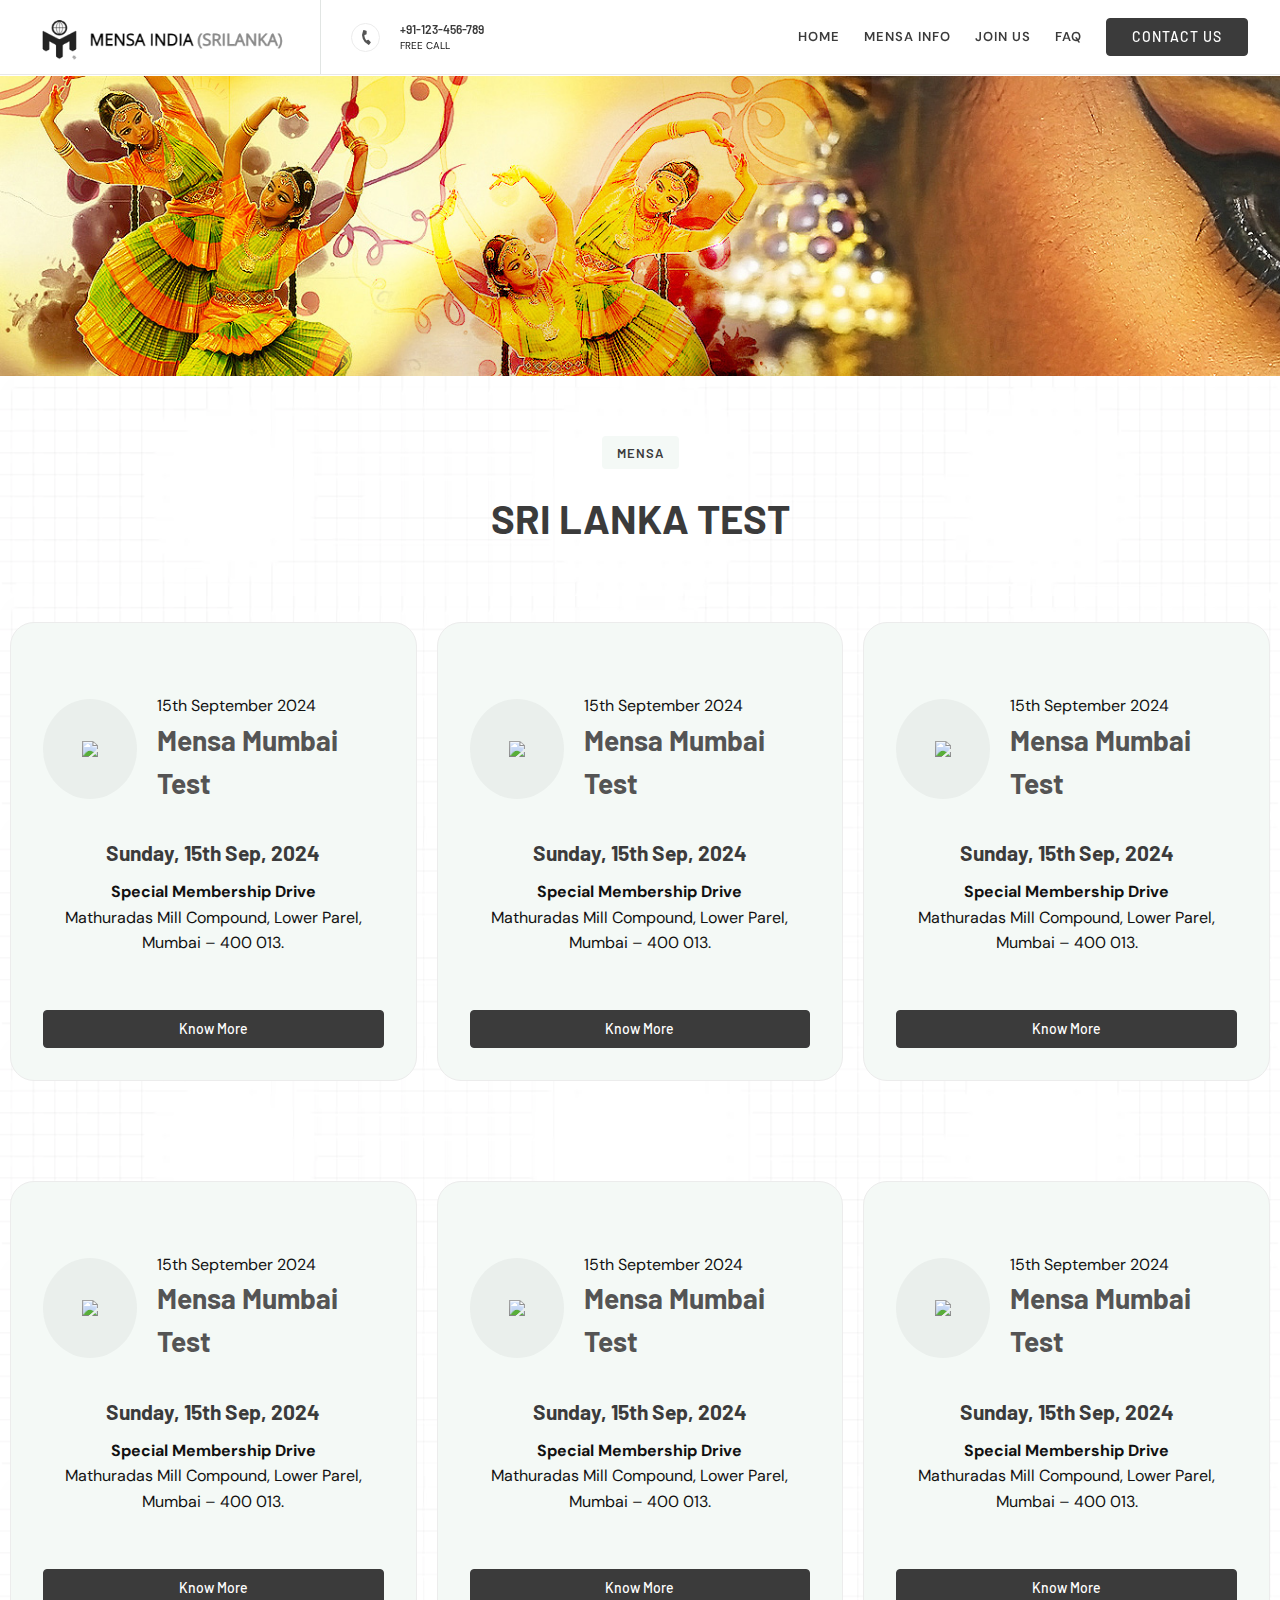
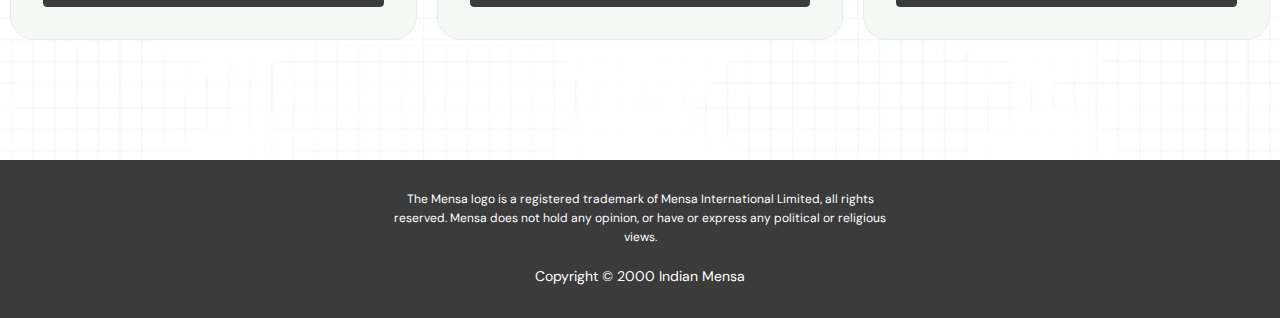
==== book-your-test.html @ 525a6b67 "all pages" ====
<!DOCTYPE html>
<html lang="en" dir="ltr">

<head>
   <meta charset="utf-8">
   <meta http-equiv="X-UA-Compatible" content="IE=edge">
   <title>Mensa India (Sri Lanka) - Home</title>
   <meta name="description" content="">
   <meta name="viewport" content="width=device-width, initial-scale=1.0, maximum-scale=1.0, user-scalable=no" />
   <meta http-equiv="x-ua-compatible" content="IE=10">
   <link rel="stylesheet" href="css/bootstrap.min.css">
   <link rel="stylesheet" href="css/fontawesome/styles.min.css">
   <link href="css/fonts/fonts.css" rel="stylesheet">
   <link rel="stylesheet" href="css/custom.css">
   <script type="text/javascript" src="js/jquery.min.js"></script>
   <script type="text/javascript" src="js/bootstrap.bundle.min.js"></script>
   <!-- page animation section css start -->
   <link rel="stylesheet" href="css/animation.css">
   <link rel='stylesheet' href='css/aos.css'>
   <link rel="stylesheet" href="css/w3.css">
   <!-- page animation section css end -->
   <!-- cursor animated -->
   <link rel="stylesheet" type="text/css" media="screen" href="css/cursor.css">

   <link
      href="https://fonts.googleapis.com/css2?family=Barlow:ital,wght@0,100;0,200;0,300;0,400;0,500;0,600;0,700;0,800;0,900;1,100;1,200;1,300;1,400;1,500;1,600;1,700;1,800;1,900&family=DM+Sans:ital,opsz,wght@0,9..40,100..1000;1,9..40,100..1000&display=swap"
      rel="stylesheet">
   <link rel='stylesheet' href='https://cdnjs.cloudflare.com/ajax/libs/font-awesome/5.11.2/css/all.css'>
   <!-- cursor animated -->

   <!-- swiper -->
   <link rel="stylesheet" href="https://unpkg.com/swiper@8/swiper-bundle.min.css" />

   <script src="https://unpkg.com/swiper@8/swiper-bundle.min.js"></script>
   <!-- swiper -->

   <link href="https://cdnjs.cloudflare.com/ajax/libs/slick-carousel/1.8.1/slick-theme.css" rel="stylesheet"
      type="text/css">
   <link href="https://cdnjs.cloudflare.com/ajax/libs/slick-carousel/1.8.1/slick.css" rel="stylesheet" type="text/css">
   <script type="text/javascript"
      src="https://cdnjs.cloudflare.com/ajax/libs/slick-carousel/1.8.1/slick.min.js"></script>

</head>

<body id="is_home">
    <header class="custom-header header_black" id="custom-header">

      <div class="navbar navbar-expand-lg navbar-sticky border-0 fixed-top custom_header p-0 d-block">
         <div class="container nav_shadow">
            <div class="menu_brand">
               <a href="index.html" class="navbar-brand py-0 m-0 d-block">
                  <img src="images/mensa_logo.png" class="custom-logo"
                     alt="Maharishi Dayanad Computer Institute">
               </a>
               <div class="menu_contact">
                 <div class="menu_contact-icon">
                  <i class="fa fa-phone" aria-hidden="true"></i>
                 </div>
                 <div class="menu_contact-detail">
                  <h6>+91-123-456-789</h6>
                  <p class="mb-0">Free Call</p>
                 </div>
               </div>
            </div>
            <div class="d-lg-none">
               <button type="button" class="navbar-toggler collapsed" data-toggle="collapse"
                  data-target="#navbar-navigation" aria-expanded="false">
                  <i class="fa fa-bars" aria-hidden="true"></i>
               </button>
            </div>
            <div class="navbar-collapse collapse justify-content-end" id="navbar-navigation">
               <div class="d-lg-none d-lg-block jb_front_nav_close">
                  <button type="button" class="navbar-toggler collapsed jb_front_nav_close">
                     <i class="fa fa-times" aria-hi den="true"></i>
                  </button>
               </div>
               <div class="primary_menu">
                  <ul class="d-md-flex p-0 m-0">
                     <li> <a href="index.html" class="navbar-nav-link">Home</a></li>
                     <li> <a href="mensainfo.html" class="navbar-nav-link">MENSA INFO</a></li>
                     <!-- <li> <a href="member-benefits.html" class="navbar-nav-link">MEMBERSHIP BENEFITS</a></li> -->
                     <li> <a href="joinus.html" class="navbar-nav-link">JOIN US</a></li>
                     <li> <a href="faq.html" class="navbar-nav-link">FAQ</a></li>
                     <!-- <li> <a href="sigs.html" class="navbar-nav-link">SIGS</a></li> -->
                     <li> <a href="contact.html" class="navbar-nav-link is_last">CONTACT US</a></li>
                  </ul>
                  <div class="mobile_contact d-block d-md-none d-lg-none">
                     <a href="#" target="_blank" class="header_btn download_btn is_login mb-2 d-block">
                        <svg width="24" height="24" viewBox="0 0 24 24" fill="none" xmlns="http://www.w3.org/2000/svg">
                           <path
                              d="M8.03281 9.42188C8.03281 11.6095 9.8124 13.3891 12 13.3891C14.1876 13.3891 15.9672 11.6095 15.9672 9.42188C15.9672 7.23428 14.1876 5.45469 12 5.45469C9.8124 5.45469 8.03281 7.23428 8.03281 9.42188ZM14.9078 9.42188C14.9078 11.0252 13.6033 12.3297 12 12.3297C10.3967 12.3297 9.09219 11.0252 9.09219 9.42188C9.09219 7.8186 10.3967 6.51406 12 6.51406C13.6033 6.51406 14.9078 7.8186 14.9078 9.42188Z"
                              fill="white" stroke="white" stroke-width="0.2" />
                           <path
                              d="M19.9062 5.48281C20.1988 5.48281 20.4359 5.24566 20.4359 4.95312C20.4359 4.66059 20.1988 4.42344 19.9062 4.42344C19.6137 4.42344 19.3766 4.66059 19.3766 4.95312C19.3766 5.24566 19.6137 5.48281 19.9062 5.48281Z"
                              fill="white" stroke="white" stroke-width="0.2" />
                           <path
                              d="M20.7667 6.06473L20.7666 6.06476C20.5166 6.21662 20.4369 6.54238 20.5888 6.79245C21.5385 8.3566 22.0406 10.1573 22.0406 12C22.0406 14.8543 20.8644 17.5051 18.7858 19.4034C18.0508 16.3147 15.2772 14.0484 12 14.0484C8.72282 14.0484 5.94891 16.3149 5.2146 19.4038C3.13574 17.5052 1.95938 14.8543 1.95938 12C1.95938 6.46366 6.46366 1.95938 12 1.95938C14.2547 1.95938 16.3834 2.68744 18.1569 4.06513C18.3879 4.2446 18.7207 4.20274 18.9002 3.97175C19.0796 3.74075 19.0378 3.40795 18.8068 3.22849C16.8459 1.70523 14.4917 0.9 12 0.9C9.03291 0.9 6.24448 2.05417 4.14924 4.14954C2.05403 6.24483 0.9 9.03317 0.9 12C0.9 18.1322 5.8629 23.1 12 23.1C18.1529 23.1 23.1 18.1167 23.1 12C23.1 9.96362 22.5448 7.97274 21.4943 6.24262L21.4088 6.29452L21.4943 6.24262C21.3425 5.99259 21.0168 5.91301 20.7667 6.06473ZM12 15.1078C14.9676 15.1078 17.4335 17.2604 17.8533 20.1616C16.1426 21.3919 14.1257 22.0406 12 22.0406C9.87449 22.0406 7.85789 21.3918 6.14711 20.1614C6.5664 17.2603 9.03209 15.1078 12 15.1078Z"
                              fill="white" stroke="white" stroke-width="0.2" />
                        </svg>


                        Student Login</a>
                     <a href="#" target="_blank" class="header_btn download_btn">
                        <svg width="20" height="20" viewBox="0 0 20 20" fill="none" xmlns="http://www.w3.org/2000/svg">
                           <g clip-path="url(#clip0_579_133)">
                              <path
                                 d="M14.992 11.4864C14.8245 11.3183 14.5525 11.3177 14.3843 11.4852L10.4297 15.4237V0.429688C10.4297 0.192383 10.2373 0 10 0C9.7627 0 9.57031 0.192383 9.57031 0.429688V15.4237L5.6157 11.4852C5.44758 11.3177 5.17547 11.3183 5.00805 11.4864C4.84059 11.6545 4.84113 11.9266 5.0093 12.0941L9.69609 16.7618C9.85637 16.9279 10.1436 16.9279 10.3039 16.7618L14.9907 12.0941C15.1589 11.9266 15.1594 11.6545 14.992 11.4864Z"
                                 fill="currentColor" />
                              <path
                                 d="M18.4695 20H1.21802C0.890511 20 0.625 19.8117 0.625 19.5795V17.2955C0.625 17.0633 0.890511 16.875 1.21802 16.875C1.54553 16.875 1.81104 17.0633 1.81104 17.2955V19.1591H17.8765V17.2955C17.8765 17.0633 18.142 16.875 18.4695 16.875C18.797 16.875 19.0625 17.0633 19.0625 17.2955V19.5795C19.0625 19.8117 18.797 20 18.4695 20Z"
                                 fill="currentColor" />
                           </g>
                           <defs>
                              <clipPath id="clip0_579_133">
                                 <rect width="20" height="20" fill="currentColor" />
                              </clipPath>
                           </defs>
                        </svg>
                        Download Brochure</a>
                     <div class="footer_bottom"><a href="#" class="footer_text-link">Terms of use</a>
                        <div class="html-embed-2 w-embed d-flex justify-content-center align-items-center"><svg
                              width="4" height="4" viewBox="0 0 4 4" fill="none" xmlns="http://www.w3.org/2000/svg">
                              <circle cx="2" cy="2" r="2" fill="#0156FF"></circle>
                           </svg>
                        </div>
                        <a href="#" class="footer_text-link">Privacy policy</a>
                     </div>
                  </div>
               </div>
            </div>
         </div>

      </div>

   </header>
   <div class="page-wrapper" id="dashboard-page">
      <!-- main content -->
      <div class="main-wrapper">
         <div class="content-wrapper">
            <div class="breadcrumb p-5" style="background: url(./images/b3.jpg);">
               <div class="container">

               </div>
            </div>
            <div class="benefit_wrapper is_contact position-relative section-spacer">
               <div class="container">
                  
                  <div class="section-heading text-center">
                     <h6 class="sub_heading text-center mx-auto d-inline-flex align-items-center justify-content-center">Mensa </h6>
                     <h3 class="text-center"> Sri Lanka Test</h3>     
                    </div>

                    <div class="row section-spacer ">
                     <div class="col-md-4">
                        <div class="benefit_item is_test">
                          <div class="test_top">
                           <div class="test_header">
                              <div class="text_icon">
                                 <img src="https://mensaindia.org/new/assets/img/member/questionnaire.svg">
                              </div>
                              <div class="text_header-content">
                                 <p class="text-left">15th September 2024</p>
                                 <h5 class="text-left">Mensa Mumbai Test</h5>
                              </div>
                            
                          </div>
                          <div class="test-bottom-wrapper">
                           <h6>Sunday, 15th Sep, 2024</h6>
                           <p><b>Special Membership Drive</b></p>
                           <p>Mathuradas Mill Compound, Lower Parel, Mumbai – 400 013.</p>
                        </div>
                          </div>
                           <div class="test-bottom mt-4">
                              <a href="registraion.html" class="btn_bg w-100 text-center justify-content-center">
                                 Know More
                              </a>
                           </div>
                        </div>
                     </div>
                     <div class="col-md-4">
                        <div class="benefit_item is_test">
                          <div class="test_top">
                           <div class="test_header">
                              <div class="text_icon">
                                 <img src="https://mensaindia.org/new/assets/img/member/questionnaire.svg">
                              </div>
                              <div class="text_header-content">
                                 <p class="text-left">15th September 2024</p>
                                 <h5 class="text-left">Mensa Mumbai Test</h5>
                              </div>
                            
                          </div>
                          <div class="test-bottom-wrapper">
                           <h6>Sunday, 15th Sep, 2024</h6>
                           <p><b>Special Membership Drive</b></p>
                           <p>Mathuradas Mill Compound, Lower Parel, Mumbai – 400 013.</p>
                        </div>
                          </div>
                           <div class="test-bottom mt-4">
                              <a href="registraion.html" class="btn_bg w-100 text-center justify-content-center">
                                 Know More
                              </a>
                           </div>
                        </div>
                     </div>
                     <div class="col-md-4">
                        <div class="benefit_item is_test">
                          <div class="test_top">
                           <div class="test_header">
                              <div class="text_icon">
                                 <img src="https://mensaindia.org/new/assets/img/member/questionnaire.svg">
                              </div>
                              <div class="text_header-content">
                                 <p class="text-left">15th September 2024</p>
                                 <h5 class="text-left">Mensa Mumbai Test</h5>
                              </div>
                            
                          </div>
                          <div class="test-bottom-wrapper">
                           <h6>Sunday, 15th Sep, 2024</h6>
                           <p><b>Special Membership Drive</b></p>
                           <p>Mathuradas Mill Compound, Lower Parel, Mumbai – 400 013.</p>
                        </div>
                          </div>
                           <div class="test-bottom mt-4">
                              <a href="registraion.html" class="btn_bg w-100 text-center justify-content-center">
                                 Know More
                              </a>
                           </div>
                        </div>
                     </div>
                     <div class="col-md-4">
                        <div class="benefit_item is_test">
                          <div class="test_top">
                           <div class="test_header">
                              <div class="text_icon">
                                 <img src="https://mensaindia.org/new/assets/img/member/questionnaire.svg">
                              </div>
                              <div class="text_header-content">
                                 <p class="text-left">15th September 2024</p>
                                 <h5 class="text-left">Mensa Mumbai Test</h5>
                              </div>
                            
                          </div>
                          <div class="test-bottom-wrapper">
                           <h6>Sunday, 15th Sep, 2024</h6>
                           <p><b>Special Membership Drive</b></p>
                           <p>Mathuradas Mill Compound, Lower Parel, Mumbai – 400 013.</p>
                        </div>
                          </div>
                           <div class="test-bottom mt-4">
                              <a href="registraion.html" class="btn_bg w-100 text-center justify-content-center">
                                 Know More
                              </a>
                           </div>
                        </div>
                     </div>
                     <div class="col-md-4">
                        <div class="benefit_item is_test">
                          <div class="test_top">
                           <div class="test_header">
                              <div class="text_icon">
                                 <img src="https://mensaindia.org/new/assets/img/member/questionnaire.svg">
                              </div>
                              <div class="text_header-content">
                                 <p class="text-left">15th September 2024</p>
                                 <h5 class="text-left">Mensa Mumbai Test</h5>
                              </div>
                            
                          </div>
                          <div class="test-bottom-wrapper">
                           <h6>Sunday, 15th Sep, 2024</h6>
                           <p><b>Special Membership Drive</b></p>
                           <p>Mathuradas Mill Compound, Lower Parel, Mumbai – 400 013.</p>
                        </div>
                          </div>
                           <div class="test-bottom mt-4">
                              <a href="registraion.html" class="btn_bg w-100 text-center justify-content-center">
                                 Know More
                              </a>
                           </div>
                        </div>
                     </div>
                     <div class="col-md-4">
                        <div class="benefit_item is_test">
                          <div class="test_top">
                           <div class="test_header">
                              <div class="text_icon">
                                 <img src="https://mensaindia.org/new/assets/img/member/questionnaire.svg">
                              </div>
                              <div class="text_header-content">
                                 <p class="text-left">15th September 2024</p>
                                 <h5 class="text-left">Mensa Mumbai Test</h5>
                              </div>
                            
                          </div>
                          <div class="test-bottom-wrapper">
                           <h6>Sunday, 15th Sep, 2024</h6>
                           <p><b>Special Membership Drive</b></p>
                           <p>Mathuradas Mill Compound, Lower Parel, Mumbai – 400 013.</p>
                        </div>
                          </div>
                           <div class="test-bottom mt-4">
                              <a href="registraion.html" class="btn_bg w-100 text-center justify-content-center">
                                 Know More
                              </a>
                           </div>
                        </div>
                     </div>
                    </div>




               </div>
            </div>
          
         </div>
      </div>
   </div>

   <!-- main content -->


   <!-- footer section -->
   <footer class="custom-footer text-center">
      <div class="container">
         <p class="note text-white">The Mensa logo is a registered trademark of Mensa International Limited, all rights
            reserved. Mensa does not hold any opinion, or have or express any political or religious views.</p>
         <p class="text-white font-small">Copyright © 2000 Indian Mensa</p>

      </div>
      <!-- Modal -->
<div class="modal fade" id="exampleModalCenter" tabindex="-1" role="dialog" aria-labelledby="exampleModalCenterTitle" aria-hidden="true">
   <div class="modal-dialog modal-dialog-centered" role="document">
     <div class="modal-content">
       <div class="modal-header">
         <h5 class="modal-title" id="exampleModalLongTitle">Subscribe Heree</h5>
         <button type="button" class="close" data-dismiss="modal" aria-label="Close">
           <span aria-hidden="true">&times;</span>
         </button>
       </div>
       <div class="modal-body">
         <form class="mt-4">
            <p><b>Subscribe to Sri Lanka Mensa Test Aspirants</b></p>
            <div class="flex_input-grp mx-auto">
               <div class="form_group mb-0">
                  <input type="email" placeholder="Your Email">
                 </div>
               <button class="btn_form m-0">Subscribe</button>
            </div>
          </form>
          <div class="pr_popup">
            <p>This list is dedicated for test related notifications only and the moderator shall not be in a position to answer any queries that aspirants may have regarding the test and/ or Mensa itself. Please see the Mensa India (Sri Lanka) www.mensaSri Lanka.org website for FAQ's. This list is open to all, but only the moderator can post, so once be sure that they will not receive spam. In addition, the group settings prevents members from seeing the details of the other members, so contact details/email address are safe from spammers.</p>
          </div>
       </div>
     </div>
   </div>
 </div>
   </footer>
   <!-- footer section -->


   <!-- swiper -->

   <!-- swiper -->

   <script>

      $(document).ready(function () {
         $('.title').click(function () {
            $(this).next('.description').slideToggle();
         });
      });

   </script>


   <script>
      $('.slick-slider').slick({
         autoplay: true,
         autoplaySpeed: 0,
         speed: 9000,
         cssEase: 'linear',
         slidesToShow: 2.1,
         infinite: true,
         responsive: [
            {
               breakpoint: 1024,
               settings: {
                  slidesToShow: 1,
               }
            },
            {
               breakpoint: 600,

               settings: {
                  slidesToShow: 1,
               }
            },
            {
               breakpoint: 480,
               settings: {
                  slidesToShow: 1,
               }
            }
         ]
      });
   </script>

   <script type="text/javascript" src="js/custom.js"></script>
   <script src='js/cursor.js'></script>
   <script src='https://cdnjs.cloudflare.com/ajax/libs/intl-tel-input/17.0.13/js/intlTelInput-jquery.min.js'></script>
   <script type="text/javascript" src="js/custom.js"></script>
   <!-- page animation section js start -->
   <script type="text/javascript" src="js/animation.js"></script>
   <script>

      $(window).scroll(function () {
         if ($(this).scrollTop() > 120) {
            $('.navbar').addClass('fixed');
         } else {
            $('.navbar').removeClass('fixed');
         }
      });

   </script>

   <!-- page animation section js end -->
</body>

</html>
---- css/fontawesome/styles.min.css ----
/*!
 *  Font Awesome 4.6.3 by @davegandy - http://fontawesome.io - @fontawesome
 *  License - http://fontawesome.io/license (Font: SIL OFL 1.1, CSS: MIT License)
 */@font-face{font-family:'FontAwesome';src:url('fonts/fontawesome-webfont.eot?v=4.6.3');src:url('fonts/fontawesome-webfont.eot?#iefix&v=4.6.3') format('embedded-opentype'),url('fonts/fontawesome-webfont.woff2?v=4.6.3') format('woff2'),url('fonts/fontawesome-webfont.woff?v=4.6.3') format('woff'),url('fonts/fontawesome-webfont.ttf?v=4.6.3') format('truetype'),url('fonts/fontawesome-webfont.svg?v=4.6.3#fontawesomeregular') format('svg');font-weight:normal;font-style:normal}.fa{display:inline-block;font:normal normal normal 14px/1 FontAwesome;font-size:inherit;text-rendering:auto;-webkit-font-smoothing:antialiased;-moz-osx-font-smoothing:grayscale}.fa-lg{font-size:1.33333333em;line-height:.75em;vertical-align:-15%}.fa-2x{font-size:2em}.fa-3x{font-size:3em}.fa-4x{font-size:4em}.fa-5x{font-size:5em}.fa-fw{width:1.28571429em;text-align:center}.fa-ul{padding-left:0;margin-left:2.14285714em;list-style-type:none}.fa-ul>li{position:relative}.fa-li{position:absolute;left:-2.14285714em;width:2.14285714em;top:.14285714em;text-align:center}.fa-li.fa-lg{left:-1.85714286em}.fa-border{padding:.2em .25em .15em;border:solid .08em #eee;border-radius:.1em}.fa-pull-left{float:left}.fa-pull-right{float:right}.fa.fa-pull-left{margin-right:.3em}.fa.fa-pull-right{margin-left:.3em}.pull-right{float:right}.pull-left{float:left}.fa.pull-left{margin-right:.3em}.fa.pull-right{margin-left:.3em}.fa-spin{-webkit-animation:fa-spin 2s infinite linear;animation:fa-spin 2s infinite linear}.fa-pulse{-webkit-animation:fa-spin 1s infinite steps(8);animation:fa-spin 1s infinite steps(8)}@-webkit-keyframes fa-spin{0%{-webkit-transform:rotate(0deg);transform:rotate(0deg)}100%{-webkit-transform:rotate(359deg);transform:rotate(359deg)}}@keyframes fa-spin{0%{-webkit-transform:rotate(0deg);transform:rotate(0deg)}100%{-webkit-transform:rotate(359deg);transform:rotate(359deg)}}.fa-rotate-90{-ms-filter:"progid:DXImageTransform.Microsoft.BasicImage(rotation=1)";-webkit-transform:rotate(90deg);-ms-transform:rotate(90deg);transform:rotate(90deg)}.fa-rotate-180{-ms-filter:"progid:DXImageTransform.Microsoft.BasicImage(rotation=2)";-webkit-transform:rotate(180deg);-ms-transform:rotate(180deg);transform:rotate(180deg)}.fa-rotate-270{-ms-filter:"progid:DXImageTransform.Microsoft.BasicImage(rotation=3)";-webkit-transform:rotate(270deg);-ms-transform:rotate(270deg);transform:rotate(270deg)}.fa-flip-horizontal{-ms-filter:"progid:DXImageTransform.Microsoft.BasicImage(rotation=0, mirror=1)";-webkit-transform:scale(-1, 1);-ms-transform:scale(-1, 1);transform:scale(-1, 1)}.fa-flip-vertical{-ms-filter:"progid:DXImageTransform.Microsoft.BasicImage(rotation=2, mirror=1)";-webkit-transform:scale(1, -1);-ms-transform:scale(1, -1);transform:scale(1, -1)}:root .fa-rotate-90,:root .fa-rotate-180,:root .fa-rotate-270,:root .fa-flip-horizontal,:root .fa-flip-vertical{filter:none}.fa-stack{position:relative;display:inline-block;width:2em;height:2em;line-height:2em;vertical-align:middle}.fa-stack-1x,.fa-stack-2x{position:absolute;left:0;width:100%;text-align:center}.fa-stack-1x{line-height:inherit}.fa-stack-2x{font-size:2em}.fa-inverse{color:#fff}.fa-glass:before{content:"\f000"}.fa-music:before{content:"\f001"}.fa-search:before{content:"\f002"}.fa-envelope-o:before{content:"\f003"}.fa-heart:before{content:"\f004"}.fa-star:before{content:"\f005"}.fa-star-o:before{content:"\f006"}.fa-user:before{content:"\f007"}.fa-film:before{content:"\f008"}.fa-th-large:before{content:"\f009"}.fa-th:before{content:"\f00a"}.fa-th-list:before{content:"\f00b"}.fa-check:before{content:"\f00c"}.fa-remove:before,.fa-close:before,.fa-times:before{content:"\f00d"}.fa-search-plus:before{content:"\f00e"}.fa-search-minus:before{content:"\f010"}.fa-power-off:before{content:"\f011"}.fa-signal:before{content:"\f012"}.fa-gear:before,.fa-cog:before{content:"\f013"}.fa-trash-o:before{content:"\f014"}.fa-home:before{content:"\f015"}.fa-file-o:before{content:"\f016"}.fa-clock-o:before{content:"\f017"}.fa-road:before{content:"\f018"}.fa-download:before{content:"\f019"}.fa-arrow-circle-o-down:before{content:"\f01a"}.fa-arrow-circle-o-up:before{content:"\f01b"}.fa-inbox:before{content:"\f01c"}.fa-play-circle-o:before{content:"\f01d"}.fa-rotate-right:before,.fa-repeat:before{content:"\f01e"}.fa-refresh:before{content:"\f021"}.fa-list-alt:before{content:"\f022"}.fa-lock:before{content:"\f023"}.fa-flag:before{content:"\f024"}.fa-headphones:before{content:"\f025"}.fa-volume-off:before{content:"\f026"}.fa-volume-down:before{content:"\f027"}.fa-volume-up:before{content:"\f028"}.fa-qrcode:before{content:"\f029"}.fa-barcode:before{content:"\f02a"}.fa-tag:before{content:"\f02b"}.fa-tags:before{content:"\f02c"}.fa-book:before{content:"\f02d"}.fa-bookmark:before{content:"\f02e"}.fa-print:before{content:"\f02f"}.fa-camera:before{content:"\f030"}.fa-font:before{content:"\f031"}.fa-bold:before{content:"\f032"}.fa-italic:before{content:"\f033"}.fa-text-height:before{content:"\f034"}.fa-text-width:before{content:"\f035"}.fa-align-left:before{content:"\f036"}.fa-align-center:before{content:"\f037"}.fa-align-right:before{content:"\f038"}.fa-align-justify:before{content:"\f039"}.fa-list:before{content:"\f03a"}.fa-dedent:before,.fa-outdent:before{content:"\f03b"}.fa-indent:before{content:"\f03c"}.fa-video-camera:before{content:"\f03d"}.fa-photo:before,.fa-image:before,.fa-picture-o:before{content:"\f03e"}.fa-pencil:before{content:"\f040"}.fa-map-marker:before{content:"\f041"}.fa-adjust:before{content:"\f042"}.fa-tint:before{content:"\f043"}.fa-edit:before,.fa-pencil-square-o:before{content:"\f044"}.fa-share-square-o:before{content:"\f045"}.fa-check-square-o:before{content:"\f046"}.fa-arrows:before{content:"\f047"}.fa-step-backward:before{content:"\f048"}.fa-fast-backward:before{content:"\f049"}.fa-backward:before{content:"\f04a"}.fa-play:before{content:"\f04b"}.fa-pause:before{content:"\f04c"}.fa-stop:before{content:"\f04d"}.fa-forward:before{content:"\f04e"}.fa-fast-forward:before{content:"\f050"}.fa-step-forward:before{content:"\f051"}.fa-eject:before{content:"\f052"}.fa-chevron-left:before{content:"\f053"}.fa-chevron-right:before{content:"\f054"}.fa-plus-circle:before{content:"\f055"}.fa-minus-circle:before{content:"\f056"}.fa-times-circle:before{content:"\f057"}.fa-check-circle:before{content:"\f058"}.fa-question-circle:before{content:"\f059"}.fa-info-circle:before{content:"\f05a"}.fa-crosshairs:before{content:"\f05b"}.fa-times-circle-o:before{content:"\f05c"}.fa-check-circle-o:before{content:"\f05d"}.fa-ban:before{content:"\f05e"}.fa-arrow-left:before{content:"\f060"}.fa-arrow-right:before{content:"\f061"}.fa-arrow-up:before{content:"\f062"}.fa-arrow-down:before{content:"\f063"}.fa-mail-forward:before,.fa-share:before{content:"\f064"}.fa-expand:before{content:"\f065"}.fa-compress:before{content:"\f066"}.fa-plus:before{content:"\f067"}.fa-minus:before{content:"\f068"}.fa-asterisk:before{content:"\f069"}.fa-exclamation-circle:before{content:"\f06a"}.fa-gift:before{content:"\f06b"}.fa-leaf:before{content:"\f06c"}.fa-fire:before{content:"\f06d"}.fa-eye:before{content:"\f06e"}.fa-eye-slash:before{content:"\f070"}.fa-warning:before,.fa-exclamation-triangle:before{content:"\f071"}.fa-plane:before{content:"\f072"}.fa-calendar:before{content:"\f073"}.fa-random:before{content:"\f074"}.fa-comment:before{content:"\f075"}.fa-magnet:before{content:"\f076"}.fa-chevron-up:before{content:"\f077"}.fa-chevron-down:before{content:"\f078"}.fa-retweet:before{content:"\f079"}.fa-shopping-cart:before{content:"\f07a"}.fa-folder:before{content:"\f07b"}.fa-folder-open:before{content:"\f07c"}.fa-arrows-v:before{content:"\f07d"}.fa-arrows-h:before{content:"\f07e"}.fa-bar-chart-o:before,.fa-bar-chart:before{content:"\f080"}.fa-twitter-square:before{content:"\f081"}.fa-facebook-square:before{content:"\f082"}.fa-camera-retro:before{content:"\f083"}.fa-key:before{content:"\f084"}.fa-gears:before,.fa-cogs:before{content:"\f085"}.fa-comments:before{content:"\f086"}.fa-thumbs-o-up:before{content:"\f087"}.fa-thumbs-o-down:before{content:"\f088"}.fa-star-half:before{content:"\f089"}.fa-heart-o:before{content:"\f08a"}.fa-sign-out:before{content:"\f08b"}.fa-linkedin-square:before{content:"\f08c"}.fa-thumb-tack:before{content:"\f08d"}.fa-external-link:before{content:"\f08e"}.fa-sign-in:before{content:"\f090"}.fa-trophy:before{content:"\f091"}.fa-github-square:before{content:"\f092"}.fa-upload:before{content:"\f093"}.fa-lemon-o:before{content:"\f094"}.fa-phone:before{content:"\f095"}.fa-square-o:before{content:"\f096"}.fa-bookmark-o:before{content:"\f097"}.fa-phone-square:before{content:"\f098"}.fa-twitter:before{content:"\f099"}.fa-facebook-f:before,.fa-facebook:before{content:"\f09a"}.fa-github:before{content:"\f09b"}.fa-unlock:before{content:"\f09c"}.fa-credit-card:before{content:"\f09d"}.fa-feed:before,.fa-rss:before{content:"\f09e"}.fa-hdd-o:before{content:"\f0a0"}.fa-bullhorn:before{content:"\f0a1"}.fa-bell:before{content:"\f0f3"}.fa-certificate:before{content:"\f0a3"}.fa-hand-o-right:before{content:"\f0a4"}.fa-hand-o-left:before{content:"\f0a5"}.fa-hand-o-up:before{content:"\f0a6"}.fa-hand-o-down:before{content:"\f0a7"}.fa-arrow-circle-left:before{content:"\f0a8"}.fa-arrow-circle-right:before{content:"\f0a9"}.fa-arrow-circle-up:before{content:"\f0aa"}.fa-arrow-circle-down:before{content:"\f0ab"}.fa-globe:before{content:"\f0ac"}.fa-wrench:before{content:"\f0ad"}.fa-tasks:before{content:"\f0ae"}.fa-filter:before{content:"\f0b0"}.fa-briefcase:before{content:"\f0b1"}.fa-arrows-alt:before{content:"\f0b2"}.fa-group:before,.fa-users:before{content:"\f0c0"}.fa-chain:before,.fa-link:before{content:"\f0c1"}.fa-cloud:before{content:"\f0c2"}.fa-flask:before{content:"\f0c3"}.fa-cut:before,.fa-scissors:before{content:"\f0c4"}.fa-copy:before,.fa-files-o:before{content:"\f0c5"}.fa-paperclip:before{content:"\f0c6"}.fa-save:before,.fa-floppy-o:before{content:"\f0c7"}.fa-square:before{content:"\f0c8"}.fa-navicon:before,.fa-reorder:before,.fa-bars:before{content:"\f0c9"}.fa-list-ul:before{content:"\f0ca"}.fa-list-ol:before{content:"\f0cb"}.fa-strikethrough:before{content:"\f0cc"}.fa-underline:before{content:"\f0cd"}.fa-table:before{content:"\f0ce"}.fa-magic:before{content:"\f0d0"}.fa-truck:before{content:"\f0d1"}.fa-pinterest:before{content:"\f0d2"}.fa-pinterest-square:before{content:"\f0d3"}.fa-google-plus-square:before{content:"\f0d4"}.fa-google-plus:before{content:"\f0d5"}.fa-money:before{content:"\f0d6"}.fa-caret-down:before{content:"\f0d7"}.fa-caret-up:before{content:"\f0d8"}.fa-caret-left:before{content:"\f0d9"}.fa-caret-right:before{content:"\f0da"}.fa-columns:before{content:"\f0db"}.fa-unsorted:before,.fa-sort:before{content:"\f0dc"}.fa-sort-down:before,.fa-sort-desc:before{content:"\f0dd"}.fa-sort-up:before,.fa-sort-asc:before{content:"\f0de"}.fa-envelope:before{content:"\f0e0"}.fa-linkedin:before{content:"\f0e1"}.fa-rotate-left:before,.fa-undo:before{content:"\f0e2"}.fa-legal:before,.fa-gavel:before{content:"\f0e3"}.fa-dashboard:before,.fa-tachometer:before{content:"\f0e4"}.fa-comment-o:before{content:"\f0e5"}.fa-comments-o:before{content:"\f0e6"}.fa-flash:before,.fa-bolt:before{content:"\f0e7"}.fa-sitemap:before{content:"\f0e8"}.fa-umbrella:before{content:"\f0e9"}.fa-paste:before,.fa-clipboard:before{content:"\f0ea"}.fa-lightbulb-o:before{content:"\f0eb"}.fa-exchange:before{content:"\f0ec"}.fa-cloud-download:before{content:"\f0ed"}.fa-cloud-upload:before{content:"\f0ee"}.fa-user-md:before{content:"\f0f0"}.fa-stethoscope:before{content:"\f0f1"}.fa-suitcase:before{content:"\f0f2"}.fa-bell-o:before{content:"\f0a2"}.fa-coffee:before{content:"\f0f4"}.fa-cutlery:before{content:"\f0f5"}.fa-file-text-o:before{content:"\f0f6"}.fa-building-o:before{content:"\f0f7"}.fa-hospital-o:before{content:"\f0f8"}.fa-ambulance:before{content:"\f0f9"}.fa-medkit:before{content:"\f0fa"}.fa-fighter-jet:before{content:"\f0fb"}.fa-beer:before{content:"\f0fc"}.fa-h-square:before{content:"\f0fd"}.fa-plus-square:before{content:"\f0fe"}.fa-angle-double-left:before{content:"\f100"}.fa-angle-double-right:before{content:"\f101"}.fa-angle-double-up:before{content:"\f102"}.fa-angle-double-down:before{content:"\f103"}.fa-angle-left:before{content:"\f104"}.fa-angle-right:before{content:"\f105"}.fa-angle-up:before{content:"\f106"}.fa-angle-down:before{content:"\f107"}.fa-desktop:before{content:"\f108"}.fa-laptop:before{content:"\f109"}.fa-tablet:before{content:"\f10a"}.fa-mobile-phone:before,.fa-mobile:before{content:"\f10b"}.fa-circle-o:before{content:"\f10c"}.fa-quote-left:before{content:"\f10d"}.fa-quote-right:before{content:"\f10e"}.fa-spinner:before{content:"\f110"}.fa-circle:before{content:"\f111"}.fa-mail-reply:before,.fa-reply:before{content:"\f112"}.fa-github-alt:before{content:"\f113"}.fa-folder-o:before{content:"\f114"}.fa-folder-open-o:before{content:"\f115"}.fa-smile-o:before{content:"\f118"}.fa-frown-o:before{content:"\f119"}.fa-meh-o:before{content:"\f11a"}.fa-gamepad:before{content:"\f11b"}.fa-keyboard-o:before{content:"\f11c"}.fa-flag-o:before{content:"\f11d"}.fa-flag-checkered:before{content:"\f11e"}.fa-terminal:before{content:"\f120"}.fa-code:before{content:"\f121"}.fa-mail-reply-all:before,.fa-reply-all:before{content:"\f122"}.fa-star-half-empty:before,.fa-star-half-full:before,.fa-star-half-o:before{content:"\f123"}.fa-location-arrow:before{content:"\f124"}.fa-crop:before{content:"\f125"}.fa-code-fork:before{content:"\f126"}.fa-unlink:before,.fa-chain-broken:before{content:"\f127"}.fa-question:before{content:"\f128"}.fa-info:before{content:"\f129"}.fa-exclamation:before{content:"\f12a"}.fa-superscript:before{content:"\f12b"}.fa-subscript:before{content:"\f12c"}.fa-eraser:before{content:"\f12d"}.fa-puzzle-piece:before{content:"\f12e"}.fa-microphone:before{content:"\f130"}.fa-microphone-slash:before{content:"\f131"}.fa-shield:before{content:"\f132"}.fa-calendar-o:before{content:"\f133"}.fa-fire-extinguisher:before{content:"\f134"}.fa-rocket:before{content:"\f135"}.fa-maxcdn:before{content:"\f136"}.fa-chevron-circle-left:before{content:"\f137"}.fa-chevron-circle-right:before{content:"\f138"}.fa-chevron-circle-up:before{content:"\f139"}.fa-chevron-circle-down:before{content:"\f13a"}.fa-html5:before{content:"\f13b"}.fa-css3:before{content:"\f13c"}.fa-anchor:before{content:"\f13d"}.fa-unlock-alt:before{content:"\f13e"}.fa-bullseye:before{content:"\f140"}.fa-ellipsis-h:before{content:"\f141"}.fa-ellipsis-v:before{content:"\f142"}.fa-rss-square:before{content:"\f143"}.fa-play-circle:before{content:"\f144"}.fa-ticket:before{content:"\f145"}.fa-minus-square:before{content:"\f146"}.fa-minus-square-o:before{content:"\f147"}.fa-level-up:before{content:"\f148"}.fa-level-down:before{content:"\f149"}.fa-check-square:before{content:"\f14a"}.fa-pencil-square:before{content:"\f14b"}.fa-external-link-square:before{content:"\f14c"}.fa-share-square:before{content:"\f14d"}.fa-compass:before{content:"\f14e"}.fa-toggle-down:before,.fa-caret-square-o-down:before{content:"\f150"}.fa-toggle-up:before,.fa-caret-square-o-up:before{content:"\f151"}.fa-toggle-right:before,.fa-caret-square-o-right:before{content:"\f152"}.fa-euro:before,.fa-eur:before{content:"\f153"}.fa-gbp:before{content:"\f154"}.fa-dollar:before,.fa-usd:before{content:"\f155"}.fa-rupee:before,.fa-inr:before{content:"\f156"}.fa-cny:before,.fa-rmb:before,.fa-yen:before,.fa-jpy:before{content:"\f157"}.fa-ruble:before,.fa-rouble:before,.fa-rub:before{content:"\f158"}.fa-won:before,.fa-krw:before{content:"\f159"}.fa-bitcoin:before,.fa-btc:before{content:"\f15a"}.fa-file:before{content:"\f15b"}.fa-file-text:before{content:"\f15c"}.fa-sort-alpha-asc:before{content:"\f15d"}.fa-sort-alpha-desc:before{content:"\f15e"}.fa-sort-amount-asc:before{content:"\f160"}.fa-sort-amount-desc:before{content:"\f161"}.fa-sort-numeric-asc:before{content:"\f162"}.fa-sort-numeric-desc:before{content:"\f163"}.fa-thumbs-up:before{content:"\f164"}.fa-thumbs-down:before{content:"\f165"}.fa-youtube-square:before{content:"\f166"}.fa-youtube:before{content:"\f167"}.fa-xing:before{content:"\f168"}.fa-xing-square:before{content:"\f169"}.fa-youtube-play:before{content:"\f16a"}.fa-dropbox:before{content:"\f16b"}.fa-stack-overflow:before{content:"\f16c"}.fa-instagram:before{content:"\f16d"}.fa-flickr:before{content:"\f16e"}.fa-adn:before{content:"\f170"}.fa-bitbucket:before{content:"\f171"}.fa-bitbucket-square:before{content:"\f172"}.fa-tumblr:before{content:"\f173"}.fa-tumblr-square:before{content:"\f174"}.fa-long-arrow-down:before{content:"\f175"}.fa-long-arrow-up:before{content:"\f176"}.fa-long-arrow-left:before{content:"\f177"}.fa-long-arrow-right:before{content:"\f178"}.fa-apple:before{content:"\f179"}.fa-windows:before{content:"\f17a"}.fa-android:before{content:"\f17b"}.fa-linux:before{content:"\f17c"}.fa-dribbble:before{content:"\f17d"}.fa-skype:before{content:"\f17e"}.fa-foursquare:before{content:"\f180"}.fa-trello:before{content:"\f181"}.fa-female:before{content:"\f182"}.fa-male:before{content:"\f183"}.fa-gittip:before,.fa-gratipay:before{content:"\f184"}.fa-sun-o:before{content:"\f185"}.fa-moon-o:before{content:"\f186"}.fa-archive:before{content:"\f187"}.fa-bug:before{content:"\f188"}.fa-vk:before{content:"\f189"}.fa-weibo:before{content:"\f18a"}.fa-renren:before{content:"\f18b"}.fa-pagelines:before{content:"\f18c"}.fa-stack-exchange:before{content:"\f18d"}.fa-arrow-circle-o-right:before{content:"\f18e"}.fa-arrow-circle-o-left:before{content:"\f190"}.fa-toggle-left:before,.fa-caret-square-o-left:before{content:"\f191"}.fa-dot-circle-o:before{content:"\f192"}.fa-wheelchair:before{content:"\f193"}.fa-vimeo-square:before{content:"\f194"}.fa-turkish-lira:before,.fa-try:before{content:"\f195"}.fa-plus-square-o:before{content:"\f196"}.fa-space-shuttle:before{content:"\f197"}.fa-slack:before{content:"\f198"}.fa-envelope-square:before{content:"\f199"}.fa-wordpress:before{content:"\f19a"}.fa-openid:before{content:"\f19b"}.fa-institution:before,.fa-bank:before,.fa-university:before{content:"\f19c"}.fa-mortar-board:before,.fa-graduation-cap:before{content:"\f19d"}.fa-yahoo:before{content:"\f19e"}.fa-google:before{content:"\f1a0"}.fa-reddit:before{content:"\f1a1"}.fa-reddit-square:before{content:"\f1a2"}.fa-stumbleupon-circle:before{content:"\f1a3"}.fa-stumbleupon:before{content:"\f1a4"}.fa-delicious:before{content:"\f1a5"}.fa-digg:before{content:"\f1a6"}.fa-pied-piper-pp:before{content:"\f1a7"}.fa-pied-piper-alt:before{content:"\f1a8"}.fa-drupal:before{content:"\f1a9"}.fa-joomla:before{content:"\f1aa"}.fa-language:before{content:"\f1ab"}.fa-fax:before{content:"\f1ac"}.fa-building:before{content:"\f1ad"}.fa-child:before{content:"\f1ae"}.fa-paw:before{content:"\f1b0"}.fa-spoon:before{content:"\f1b1"}.fa-cube:before{content:"\f1b2"}.fa-cubes:before{content:"\f1b3"}.fa-behance:before{content:"\f1b4"}.fa-behance-square:before{content:"\f1b5"}.fa-steam:before{content:"\f1b6"}.fa-steam-square:before{content:"\f1b7"}.fa-recycle:before{content:"\f1b8"}.fa-automobile:before,.fa-car:before{content:"\f1b9"}.fa-cab:before,.fa-taxi:before{content:"\f1ba"}.fa-tree:before{content:"\f1bb"}.fa-spotify:before{content:"\f1bc"}.fa-deviantart:before{content:"\f1bd"}.fa-soundcloud:before{content:"\f1be"}.fa-database:before{content:"\f1c0"}.fa-file-pdf-o:before{content:"\f1c1"}.fa-file-word-o:before{content:"\f1c2"}.fa-file-excel-o:before{content:"\f1c3"}.fa-file-powerpoint-o:before{content:"\f1c4"}.fa-file-photo-o:before,.fa-file-picture-o:before,.fa-file-image-o:before{content:"\f1c5"}.fa-file-zip-o:before,.fa-file-archive-o:before{content:"\f1c6"}.fa-file-sound-o:before,.fa-file-audio-o:before{content:"\f1c7"}.fa-file-movie-o:before,.fa-file-video-o:before{content:"\f1c8"}.fa-file-code-o:before{content:"\f1c9"}.fa-vine:before{content:"\f1ca"}.fa-codepen:before{content:"\f1cb"}.fa-jsfiddle:before{content:"\f1cc"}.fa-life-bouy:before,.fa-life-buoy:before,.fa-life-saver:before,.fa-support:before,.fa-life-ring:before{content:"\f1cd"}.fa-circle-o-notch:before{content:"\f1ce"}.fa-ra:before,.fa-resistance:before,.fa-rebel:before{content:"\f1d0"}.fa-ge:before,.fa-empire:before{content:"\f1d1"}.fa-git-square:before{content:"\f1d2"}.fa-git:before{content:"\f1d3"}.fa-y-combinator-square:before,.fa-yc-square:before,.fa-hacker-news:before{content:"\f1d4"}.fa-tencent-weibo:before{content:"\f1d5"}.fa-qq:before{content:"\f1d6"}.fa-wechat:before,.fa-weixin:before{content:"\f1d7"}.fa-send:before,.fa-paper-plane:before{content:"\f1d8"}.fa-send-o:before,.fa-paper-plane-o:before{content:"\f1d9"}.fa-history:before{content:"\f1da"}.fa-circle-thin:before{content:"\f1db"}.fa-header:before{content:"\f1dc"}.fa-paragraph:before{content:"\f1dd"}.fa-sliders:before{content:"\f1de"}.fa-share-alt:before{content:"\f1e0"}.fa-share-alt-square:before{content:"\f1e1"}.fa-bomb:before{content:"\f1e2"}.fa-soccer-ball-o:before,.fa-futbol-o:before{content:"\f1e3"}.fa-tty:before{content:"\f1e4"}.fa-binoculars:before{content:"\f1e5"}.fa-plug:before{content:"\f1e6"}.fa-slideshare:before{content:"\f1e7"}.fa-twitch:before{content:"\f1e8"}.fa-yelp:before{content:"\f1e9"}.fa-newspaper-o:before{content:"\f1ea"}.fa-wifi:before{content:"\f1eb"}.fa-calculator:before{content:"\f1ec"}.fa-paypal:before{content:"\f1ed"}.fa-google-wallet:before{content:"\f1ee"}.fa-cc-visa:before{content:"\f1f0"}.fa-cc-mastercard:before{content:"\f1f1"}.fa-cc-discover:before{content:"\f1f2"}.fa-cc-amex:before{content:"\f1f3"}.fa-cc-paypal:before{content:"\f1f4"}.fa-cc-stripe:before{content:"\f1f5"}.fa-bell-slash:before{content:"\f1f6"}.fa-bell-slash-o:before{content:"\f1f7"}.fa-trash:before{content:"\f1f8"}.fa-copyright:before{content:"\f1f9"}.fa-at:before{content:"\f1fa"}.fa-eyedropper:before{content:"\f1fb"}.fa-paint-brush:before{content:"\f1fc"}.fa-birthday-cake:before{content:"\f1fd"}.fa-area-chart:before{content:"\f1fe"}.fa-pie-chart:before{content:"\f200"}.fa-line-chart:before{content:"\f201"}.fa-lastfm:before{content:"\f202"}.fa-lastfm-square:before{content:"\f203"}.fa-toggle-off:before{content:"\f204"}.fa-toggle-on:before{content:"\f205"}.fa-bicycle:before{content:"\f206"}.fa-bus:before{content:"\f207"}.fa-ioxhost:before{content:"\f208"}.fa-angellist:before{content:"\f209"}.fa-cc:before{content:"\f20a"}.fa-shekel:before,.fa-sheqel:before,.fa-ils:before{content:"\f20b"}.fa-meanpath:before{content:"\f20c"}.fa-buysellads:before{content:"\f20d"}.fa-connectdevelop:before{content:"\f20e"}.fa-dashcube:before{content:"\f210"}.fa-forumbee:before{content:"\f211"}.fa-leanpub:before{content:"\f212"}.fa-sellsy:before{content:"\f213"}.fa-shirtsinbulk:before{content:"\f214"}.fa-simplybuilt:before{content:"\f215"}.fa-skyatlas:before{content:"\f216"}.fa-cart-plus:before{content:"\f217"}.fa-cart-arrow-down:before{content:"\f218"}.fa-diamond:before{content:"\f219"}.fa-ship:before{content:"\f21a"}.fa-user-secret:before{content:"\f21b"}.fa-motorcycle:before{content:"\f21c"}.fa-street-view:before{content:"\f21d"}.fa-heartbeat:before{content:"\f21e"}.fa-venus:before{content:"\f221"}.fa-mars:before{content:"\f222"}.fa-mercury:before{content:"\f223"}.fa-intersex:before,.fa-transgender:before{content:"\f224"}.fa-transgender-alt:before{content:"\f225"}.fa-venus-double:before{content:"\f226"}.fa-mars-double:before{content:"\f227"}.fa-venus-mars:before{content:"\f228"}.fa-mars-stroke:before{content:"\f229"}.fa-mars-stroke-v:before{content:"\f22a"}.fa-mars-stroke-h:before{content:"\f22b"}.fa-neuter:before{content:"\f22c"}.fa-genderless:before{content:"\f22d"}.fa-facebook-official:before{content:"\f230"}.fa-pinterest-p:before{content:"\f231"}.fa-whatsapp:before{content:"\f232"}.fa-server:before{content:"\f233"}.fa-user-plus:before{content:"\f234"}.fa-user-times:before{content:"\f235"}.fa-hotel:before,.fa-bed:before{content:"\f236"}.fa-viacoin:before{content:"\f237"}.fa-train:before{content:"\f238"}.fa-subway:before{content:"\f239"}.fa-medium:before{content:"\f23a"}.fa-yc:before,.fa-y-combinator:before{content:"\f23b"}.fa-optin-monster:before{content:"\f23c"}.fa-opencart:before{content:"\f23d"}.fa-expeditedssl:before{content:"\f23e"}.fa-battery-4:before,.fa-battery-full:before{content:"\f240"}.fa-battery-3:before,.fa-battery-three-quarters:before{content:"\f241"}.fa-battery-2:before,.fa-battery-half:before{content:"\f242"}.fa-battery-1:before,.fa-battery-quarter:before{content:"\f243"}.fa-battery-0:before,.fa-battery-empty:before{content:"\f244"}.fa-mouse-pointer:before{content:"\f245"}.fa-i-cursor:before{content:"\f246"}.fa-object-group:before{content:"\f247"}.fa-object-ungroup:before{content:"\f248"}.fa-sticky-note:before{content:"\f249"}.fa-sticky-note-o:before{content:"\f24a"}.fa-cc-jcb:before{content:"\f24b"}.fa-cc-diners-club:before{content:"\f24c"}.fa-clone:before{content:"\f24d"}.fa-balance-scale:before{content:"\f24e"}.fa-hourglass-o:before{content:"\f250"}.fa-hourglass-1:before,.fa-hourglass-start:before{content:"\f251"}.fa-hourglass-2:before,.fa-hourglass-half:before{content:"\f252"}.fa-hourglass-3:before,.fa-hourglass-end:before{content:"\f253"}.fa-hourglass:before{content:"\f254"}.fa-hand-grab-o:before,.fa-hand-rock-o:before{content:"\f255"}.fa-hand-stop-o:before,.fa-hand-paper-o:before{content:"\f256"}.fa-hand-scissors-o:before{content:"\f257"}.fa-hand-lizard-o:before{content:"\f258"}.fa-hand-spock-o:before{content:"\f259"}.fa-hand-pointer-o:before{content:"\f25a"}.fa-hand-peace-o:before{content:"\f25b"}.fa-trademark:before{content:"\f25c"}.fa-registered:before{content:"\f25d"}.fa-creative-commons:before{content:"\f25e"}.fa-gg:before{content:"\f260"}.fa-gg-circle:before{content:"\f261"}.fa-tripadvisor:before{content:"\f262"}.fa-odnoklassniki:before{content:"\f263"}.fa-odnoklassniki-square:before{content:"\f264"}.fa-get-pocket:before{content:"\f265"}.fa-wikipedia-w:before{content:"\f266"}.fa-safari:before{content:"\f267"}.fa-chrome:before{content:"\f268"}.fa-firefox:before{content:"\f269"}.fa-opera:before{content:"\f26a"}.fa-internet-explorer:before{content:"\f26b"}.fa-tv:before,.fa-television:before{content:"\f26c"}.fa-contao:before{content:"\f26d"}.fa-500px:before{content:"\f26e"}.fa-amazon:before{content:"\f270"}.fa-calendar-plus-o:before{content:"\f271"}.fa-calendar-minus-o:before{content:"\f272"}.fa-calendar-times-o:before{content:"\f273"}.fa-calendar-check-o:before{content:"\f274"}.fa-industry:before{content:"\f275"}.fa-map-pin:before{content:"\f276"}.fa-map-signs:before{content:"\f277"}.fa-map-o:before{content:"\f278"}.fa-map:before{content:"\f279"}.fa-commenting:before{content:"\f27a"}.fa-commenting-o:before{content:"\f27b"}.fa-houzz:before{content:"\f27c"}.fa-vimeo:before{content:"\f27d"}.fa-black-tie:before{content:"\f27e"}.fa-fonticons:before{content:"\f280"}.fa-reddit-alien:before{content:"\f281"}.fa-edge:before{content:"\f282"}.fa-credit-card-alt:before{content:"\f283"}.fa-codiepie:before{content:"\f284"}.fa-modx:before{content:"\f285"}.fa-fort-awesome:before{content:"\f286"}.fa-usb:before{content:"\f287"}.fa-product-hunt:before{content:"\f288"}.fa-mixcloud:before{content:"\f289"}.fa-scribd:before{content:"\f28a"}.fa-pause-circle:before{content:"\f28b"}.fa-pause-circle-o:before{content:"\f28c"}.fa-stop-circle:before{content:"\f28d"}.fa-stop-circle-o:before{content:"\f28e"}.fa-shopping-bag:before{content:"\f290"}.fa-shopping-basket:before{content:"\f291"}.fa-hashtag:before{content:"\f292"}.fa-bluetooth:before{content:"\f293"}.fa-bluetooth-b:before{content:"\f294"}.fa-percent:before{content:"\f295"}.fa-gitlab:before{content:"\f296"}.fa-wpbeginner:before{content:"\f297"}.fa-wpforms:before{content:"\f298"}.fa-envira:before{content:"\f299"}.fa-universal-access:before{content:"\f29a"}.fa-wheelchair-alt:before{content:"\f29b"}.fa-question-circle-o:before{content:"\f29c"}.fa-blind:before{content:"\f29d"}.fa-audio-description:before{content:"\f29e"}.fa-volume-control-phone:before{content:"\f2a0"}.fa-braille:before{content:"\f2a1"}.fa-assistive-listening-systems:before{content:"\f2a2"}.fa-asl-interpreting:before,.fa-american-sign-language-interpreting:before{content:"\f2a3"}.fa-deafness:before,.fa-hard-of-hearing:before,.fa-deaf:before{content:"\f2a4"}.fa-glide:before{content:"\f2a5"}.fa-glide-g:before{content:"\f2a6"}.fa-signing:before,.fa-sign-language:before{content:"\f2a7"}.fa-low-vision:before{content:"\f2a8"}.fa-viadeo:before{content:"\f2a9"}.fa-viadeo-square:before{content:"\f2aa"}.fa-snapchat:before{content:"\f2ab"}.fa-snapchat-ghost:before{content:"\f2ac"}.fa-snapchat-square:before{content:"\f2ad"}.fa-pied-piper:before{content:"\f2ae"}.fa-first-order:before{content:"\f2b0"}.fa-yoast:before{content:"\f2b1"}.fa-themeisle:before{content:"\f2b2"}.fa-google-plus-circle:before,.fa-google-plus-official:before{content:"\f2b3"}.fa-fa:before,.fa-font-awesome:before{content:"\f2b4"}.sr-only{position:absolute;width:1px;height:1px;padding:0;margin:-1px;overflow:hidden;clip:rect(0, 0, 0, 0);border:0}.sr-only-focusable:active,.sr-only-focusable:focus{position:static;width:auto;height:auto;margin:0;overflow:visible;clip:auto}
---- css/fonts/fonts.css ----
/* cyrillic-ext */
@font-face {
  font-family: 'Roboto';
  font-style: italic;
  font-weight: 100;
  font-display: swap;
  src: url(https://fonts.gstatic.com/s/roboto/v30/KFOiCnqEu92Fr1Mu51QrEz0dL_nz.woff2) format('woff2');
  unicode-range: U+0460-052F, U+1C80-1C88, U+20B4, U+2DE0-2DFF, U+A640-A69F, U+FE2E-FE2F;
}
/* cyrillic */
@font-face {
  font-family: 'Roboto';
  font-style: italic;
  font-weight: 100;
  font-display: swap;
  src: url(https://fonts.gstatic.com/s/roboto/v30/KFOiCnqEu92Fr1Mu51QrEzQdL_nz.woff2) format('woff2');
  unicode-range: U+0301, U+0400-045F, U+0490-0491, U+04B0-04B1, U+2116;
}
/* greek-ext */
@font-face {
  font-family: 'Roboto';
  font-style: italic;
  font-weight: 100;
  font-display: swap;
  src: url(https://fonts.gstatic.com/s/roboto/v30/KFOiCnqEu92Fr1Mu51QrEzwdL_nz.woff2) format('woff2');
  unicode-range: U+1F00-1FFF;
}
/* greek */
@font-face {
  font-family: 'Roboto';
  font-style: italic;
  font-weight: 100;
  font-display: swap;
  src: url(https://fonts.gstatic.com/s/roboto/v30/KFOiCnqEu92Fr1Mu51QrEzMdL_nz.woff2) format('woff2');
  unicode-range: U+0370-03FF;
}
/* vietnamese */
@font-face {
  font-family: 'Roboto';
  font-style: italic;
  font-weight: 100;
  font-display: swap;
  src: url(https://fonts.gstatic.com/s/roboto/v30/KFOiCnqEu92Fr1Mu51QrEz8dL_nz.woff2) format('woff2');
  unicode-range: U+0102-0103, U+0110-0111, U+0128-0129, U+0168-0169, U+01A0-01A1, U+01AF-01B0, U+1EA0-1EF9, U+20AB;
}
/* latin-ext */
@font-face {
  font-family: 'Roboto';
  font-style: italic;
  font-weight: 100;
  font-display: swap;
  src: url(https://fonts.gstatic.com/s/roboto/v30/KFOiCnqEu92Fr1Mu51QrEz4dL_nz.woff2) format('woff2');
  unicode-range: U+0100-024F, U+0259, U+1E00-1EFF, U+2020, U+20A0-20AB, U+20AD-20CF, U+2113, U+2C60-2C7F, U+A720-A7FF;
}
/* latin */
@font-face {
  font-family: 'Roboto';
  font-style: italic;
  font-weight: 100;
  font-display: swap;
  src: url(https://fonts.gstatic.com/s/roboto/v30/KFOiCnqEu92Fr1Mu51QrEzAdLw.woff2) format('woff2');
  unicode-range: U+0000-00FF, U+0131, U+0152-0153, U+02BB-02BC, U+02C6, U+02DA, U+02DC, U+2000-206F, U+2074, U+20AC, U+2122, U+2191, U+2193, U+2212, U+2215, U+FEFF, U+FFFD;
}
/* cyrillic-ext */
@font-face {
  font-family: 'Roboto';
  font-style: italic;
  font-weight: 300;
  font-display: swap;
  src: url(https://fonts.gstatic.com/s/roboto/v30/KFOjCnqEu92Fr1Mu51TjASc3CsTKlA.woff2) format('woff2');
  unicode-range: U+0460-052F, U+1C80-1C88, U+20B4, U+2DE0-2DFF, U+A640-A69F, U+FE2E-FE2F;
}
/* cyrillic */
@font-face {
  font-family: 'Roboto';
  font-style: italic;
  font-weight: 300;
  font-display: swap;
  src: url(https://fonts.gstatic.com/s/roboto/v30/KFOjCnqEu92Fr1Mu51TjASc-CsTKlA.woff2) format('woff2');
  unicode-range: U+0301, U+0400-045F, U+0490-0491, U+04B0-04B1, U+2116;
}
/* greek-ext */
@font-face {
  font-family: 'Roboto';
  font-style: italic;
  font-weight: 300;
  font-display: swap;
  src: url(https://fonts.gstatic.com/s/roboto/v30/KFOjCnqEu92Fr1Mu51TjASc2CsTKlA.woff2) format('woff2');
  unicode-range: U+1F00-1FFF;
}
/* greek */
@font-face {
  font-family: 'Roboto';
  font-style: italic;
  font-weight: 300;
  font-display: swap;
  src: url(https://fonts.gstatic.com/s/roboto/v30/KFOjCnqEu92Fr1Mu51TjASc5CsTKlA.woff2) format('woff2');
  unicode-range: U+0370-03FF;
}
/* vietnamese */
@font-face {
  font-family: 'Roboto';
  font-style: italic;
  font-weight: 300;
  font-display: swap;
  src: url(https://fonts.gstatic.com/s/roboto/v30/KFOjCnqEu92Fr1Mu51TjASc1CsTKlA.woff2) format('woff2');
  unicode-range: U+0102-0103, U+0110-0111, U+0128-0129, U+0168-0169, U+01A0-01A1, U+01AF-01B0, U+1EA0-1EF9, U+20AB;
}
/* latin-ext */
@font-face {
  font-family: 'Roboto';
  font-style: italic;
  font-weight: 300;
  font-display: swap;
  src: url(https://fonts.gstatic.com/s/roboto/v30/KFOjCnqEu92Fr1Mu51TjASc0CsTKlA.woff2) format('woff2');
  unicode-range: U+0100-024F, U+0259, U+1E00-1EFF, U+2020, U+20A0-20AB, U+20AD-20CF, U+2113, U+2C60-2C7F, U+A720-A7FF;
}
/* latin */
@font-face {
  font-family: 'Roboto';
  font-style: italic;
  font-weight: 300;
  font-display: swap;
  src: url(https://fonts.gstatic.com/s/roboto/v30/KFOjCnqEu92Fr1Mu51TjASc6CsQ.woff2) format('woff2');
  unicode-range: U+0000-00FF, U+0131, U+0152-0153, U+02BB-02BC, U+02C6, U+02DA, U+02DC, U+2000-206F, U+2074, U+20AC, U+2122, U+2191, U+2193, U+2212, U+2215, U+FEFF, U+FFFD;
}
/* cyrillic-ext */
@font-face {
  font-family: 'Roboto';
  font-style: italic;
  font-weight: 400;
  font-display: swap;
  src: url(https://fonts.gstatic.com/s/roboto/v30/KFOkCnqEu92Fr1Mu51xFIzIFKw.woff2) format('woff2');
  unicode-range: U+0460-052F, U+1C80-1C88, U+20B4, U+2DE0-2DFF, U+A640-A69F, U+FE2E-FE2F;
}
/* cyrillic */
@font-face {
  font-family: 'Roboto';
  font-style: italic;
  font-weight: 400;
  font-display: swap;
  src: url(https://fonts.gstatic.com/s/roboto/v30/KFOkCnqEu92Fr1Mu51xMIzIFKw.woff2) format('woff2');
  unicode-range: U+0301, U+0400-045F, U+0490-0491, U+04B0-04B1, U+2116;
}
/* greek-ext */
@font-face {
  font-family: 'Roboto';
  font-style: italic;
  font-weight: 400;
  font-display: swap;
  src: url(https://fonts.gstatic.com/s/roboto/v30/KFOkCnqEu92Fr1Mu51xEIzIFKw.woff2) format('woff2');
  unicode-range: U+1F00-1FFF;
}
/* greek */
@font-face {
  font-family: 'Roboto';
  font-style: italic;
  font-weight: 400;
  font-display: swap;
  src: url(https://fonts.gstatic.com/s/roboto/v30/KFOkCnqEu92Fr1Mu51xLIzIFKw.woff2) format('woff2');
  unicode-range: U+0370-03FF;
}
/* vietnamese */
@font-face {
  font-family: 'Roboto';
  font-style: italic;
  font-weight: 400;
  font-display: swap;
  src: url(https://fonts.gstatic.com/s/roboto/v30/KFOkCnqEu92Fr1Mu51xHIzIFKw.woff2) format('woff2');
  unicode-range: U+0102-0103, U+0110-0111, U+0128-0129, U+0168-0169, U+01A0-01A1, U+01AF-01B0, U+1EA0-1EF9, U+20AB;
}
/* latin-ext */
@font-face {
  font-family: 'Roboto';
  font-style: italic;
  font-weight: 400;
  font-display: swap;
  src: url(https://fonts.gstatic.com/s/roboto/v30/KFOkCnqEu92Fr1Mu51xGIzIFKw.woff2) format('woff2');
  unicode-range: U+0100-024F, U+0259, U+1E00-1EFF, U+2020, U+20A0-20AB, U+20AD-20CF, U+2113, U+2C60-2C7F, U+A720-A7FF;
}
/* latin */
@font-face {
  font-family: 'Roboto';
  font-style: italic;
  font-weight: 400;
  font-display: swap;
  src: url(https://fonts.gstatic.com/s/roboto/v30/KFOkCnqEu92Fr1Mu51xIIzI.woff2) format('woff2');
  unicode-range: U+0000-00FF, U+0131, U+0152-0153, U+02BB-02BC, U+02C6, U+02DA, U+02DC, U+2000-206F, U+2074, U+20AC, U+2122, U+2191, U+2193, U+2212, U+2215, U+FEFF, U+FFFD;
}
/* cyrillic-ext */
@font-face {
  font-family: 'Roboto';
  font-style: normal;
  font-weight: 100;
  font-display: swap;
  src: url(https://fonts.gstatic.com/s/roboto/v30/KFOkCnqEu92Fr1MmgVxFIzIFKw.woff2) format('woff2');
  unicode-range: U+0460-052F, U+1C80-1C88, U+20B4, U+2DE0-2DFF, U+A640-A69F, U+FE2E-FE2F;
}
/* cyrillic */
@font-face {
  font-family: 'Roboto';
  font-style: normal;
  font-weight: 100;
  font-display: swap;
  src: url(https://fonts.gstatic.com/s/roboto/v30/KFOkCnqEu92Fr1MmgVxMIzIFKw.woff2) format('woff2');
  unicode-range: U+0301, U+0400-045F, U+0490-0491, U+04B0-04B1, U+2116;
}
/* greek-ext */
@font-face {
  font-family: 'Roboto';
  font-style: normal;
  font-weight: 100;
  font-display: swap;
  src: url(https://fonts.gstatic.com/s/roboto/v30/KFOkCnqEu92Fr1MmgVxEIzIFKw.woff2) format('woff2');
  unicode-range: U+1F00-1FFF;
}
/* greek */
@font-face {
  font-family: 'Roboto';
  font-style: normal;
  font-weight: 100;
  font-display: swap;
  src: url(https://fonts.gstatic.com/s/roboto/v30/KFOkCnqEu92Fr1MmgVxLIzIFKw.woff2) format('woff2');
  unicode-range: U+0370-03FF;
}
/* vietnamese */
@font-face {
  font-family: 'Roboto';
  font-style: normal;
  font-weight: 100;
  font-display: swap;
  src: url(https://fonts.gstatic.com/s/roboto/v30/KFOkCnqEu92Fr1MmgVxHIzIFKw.woff2) format('woff2');
  unicode-range: U+0102-0103, U+0110-0111, U+0128-0129, U+0168-0169, U+01A0-01A1, U+01AF-01B0, U+1EA0-1EF9, U+20AB;
}
/* latin-ext */
@font-face {
  font-family: 'Roboto';
  font-style: normal;
  font-weight: 100;
  font-display: swap;
  src: url(https://fonts.gstatic.com/s/roboto/v30/KFOkCnqEu92Fr1MmgVxGIzIFKw.woff2) format('woff2');
  unicode-range: U+0100-024F, U+0259, U+1E00-1EFF, U+2020, U+20A0-20AB, U+20AD-20CF, U+2113, U+2C60-2C7F, U+A720-A7FF;
}
/* latin */
@font-face {
  font-family: 'Roboto';
  font-style: normal;
  font-weight: 100;
  font-display: swap;
  src: url(https://fonts.gstatic.com/s/roboto/v30/KFOkCnqEu92Fr1MmgVxIIzI.woff2) format('woff2');
  unicode-range: U+0000-00FF, U+0131, U+0152-0153, U+02BB-02BC, U+02C6, U+02DA, U+02DC, U+2000-206F, U+2074, U+20AC, U+2122, U+2191, U+2193, U+2212, U+2215, U+FEFF, U+FFFD;
}
/* cyrillic-ext */
@font-face {
  font-family: 'Roboto';
  font-style: normal;
  font-weight: 300;
  font-display: swap;
  src: url(https://fonts.gstatic.com/s/roboto/v30/KFOlCnqEu92Fr1MmSU5fCRc4EsA.woff2) format('woff2');
  unicode-range: U+0460-052F, U+1C80-1C88, U+20B4, U+2DE0-2DFF, U+A640-A69F, U+FE2E-FE2F;
}
/* cyrillic */
@font-face {
  font-family: 'Roboto';
  font-style: normal;
  font-weight: 300;
  font-display: swap;
  src: url(https://fonts.gstatic.com/s/roboto/v30/KFOlCnqEu92Fr1MmSU5fABc4EsA.woff2) format('woff2');
  unicode-range: U+0301, U+0400-045F, U+0490-0491, U+04B0-04B1, U+2116;
}
/* greek-ext */
@font-face {
  font-family: 'Roboto';
  font-style: normal;
  font-weight: 300;
  font-display: swap;
  src: url(https://fonts.gstatic.com/s/roboto/v30/KFOlCnqEu92Fr1MmSU5fCBc4EsA.woff2) format('woff2');
  unicode-range: U+1F00-1FFF;
}
/* greek */
@font-face {
  font-family: 'Roboto';
  font-style: normal;
  font-weight: 300;
  font-display: swap;
  src: url(https://fonts.gstatic.com/s/roboto/v30/KFOlCnqEu92Fr1MmSU5fBxc4EsA.woff2) format('woff2');
  unicode-range: U+0370-03FF;
}
/* vietnamese */
@font-face {
  font-family: 'Roboto';
  font-style: normal;
  font-weight: 300;
  font-display: swap;
  src: url(https://fonts.gstatic.com/s/roboto/v30/KFOlCnqEu92Fr1MmSU5fCxc4EsA.woff2) format('woff2');
  unicode-range: U+0102-0103, U+0110-0111, U+0128-0129, U+0168-0169, U+01A0-01A1, U+01AF-01B0, U+1EA0-1EF9, U+20AB;
}
/* latin-ext */
@font-face {
  font-family: 'Roboto';
  font-style: normal;
  font-weight: 300;
  font-display: swap;
  src: url(https://fonts.gstatic.com/s/roboto/v30/KFOlCnqEu92Fr1MmSU5fChc4EsA.woff2) format('woff2');
  unicode-range: U+0100-024F, U+0259, U+1E00-1EFF, U+2020, U+20A0-20AB, U+20AD-20CF, U+2113, U+2C60-2C7F, U+A720-A7FF;
}
/* latin */
@font-face {
  font-family: 'Roboto';
  font-style: normal;
  font-weight: 300;
  font-display: swap;
  src: url(https://fonts.gstatic.com/s/roboto/v30/KFOlCnqEu92Fr1MmSU5fBBc4.woff2) format('woff2');
  unicode-range: U+0000-00FF, U+0131, U+0152-0153, U+02BB-02BC, U+02C6, U+02DA, U+02DC, U+2000-206F, U+2074, U+20AC, U+2122, U+2191, U+2193, U+2212, U+2215, U+FEFF, U+FFFD;
}
/* cyrillic-ext */
@font-face {
  font-family: 'Roboto';
  font-style: normal;
  font-weight: 400;
  font-display: swap;
  src: url(https://fonts.gstatic.com/s/roboto/v30/KFOmCnqEu92Fr1Mu72xKOzY.woff2) format('woff2');
  unicode-range: U+0460-052F, U+1C80-1C88, U+20B4, U+2DE0-2DFF, U+A640-A69F, U+FE2E-FE2F;
}
/* cyrillic */
@font-face {
  font-family: 'Roboto';
  font-style: normal;
  font-weight: 400;
  font-display: swap;
  src: url(https://fonts.gstatic.com/s/roboto/v30/KFOmCnqEu92Fr1Mu5mxKOzY.woff2) format('woff2');
  unicode-range: U+0301, U+0400-045F, U+0490-0491, U+04B0-04B1, U+2116;
}
/* greek-ext */
@font-face {
  font-family: 'Roboto';
  font-style: normal;
  font-weight: 400;
  font-display: swap;
  src: url(https://fonts.gstatic.com/s/roboto/v30/KFOmCnqEu92Fr1Mu7mxKOzY.woff2) format('woff2');
  unicode-range: U+1F00-1FFF;
}
/* greek */
@font-face {
  font-family: 'Roboto';
  font-style: normal;
  font-weight: 400;
  font-display: swap;
  src: url(https://fonts.gstatic.com/s/roboto/v30/KFOmCnqEu92Fr1Mu4WxKOzY.woff2) format('woff2');
  unicode-range: U+0370-03FF;
}
/* vietnamese */
@font-face {
  font-family: 'Roboto';
  font-style: normal;
  font-weight: 400;
  font-display: swap;
  src: url(https://fonts.gstatic.com/s/roboto/v30/KFOmCnqEu92Fr1Mu7WxKOzY.woff2) format('woff2');
  unicode-range: U+0102-0103, U+0110-0111, U+0128-0129, U+0168-0169, U+01A0-01A1, U+01AF-01B0, U+1EA0-1EF9, U+20AB;
}
/* latin-ext */
@font-face {
  font-family: 'Roboto';
  font-style: normal;
  font-weight: 400;
  font-display: swap;
  src: url(https://fonts.gstatic.com/s/roboto/v30/KFOmCnqEu92Fr1Mu7GxKOzY.woff2) format('woff2');
  unicode-range: U+0100-024F, U+0259, U+1E00-1EFF, U+2020, U+20A0-20AB, U+20AD-20CF, U+2113, U+2C60-2C7F, U+A720-A7FF;
}
/* latin */
@font-face {
  font-family: 'Roboto';
  font-style: normal;
  font-weight: 400;
  font-display: swap;
  src: url(https://fonts.gstatic.com/s/roboto/v30/KFOmCnqEu92Fr1Mu4mxK.woff2) format('woff2');
  unicode-range: U+0000-00FF, U+0131, U+0152-0153, U+02BB-02BC, U+02C6, U+02DA, U+02DC, U+2000-206F, U+2074, U+20AC, U+2122, U+2191, U+2193, U+2212, U+2215, U+FEFF, U+FFFD;
}
/* cyrillic-ext */
@font-face {
  font-family: 'Roboto';
  font-style: normal;
  font-weight: 500;
  font-display: swap;
  src: url(https://fonts.gstatic.com/s/roboto/v30/KFOlCnqEu92Fr1MmEU9fCRc4EsA.woff2) format('woff2');
  unicode-range: U+0460-052F, U+1C80-1C88, U+20B4, U+2DE0-2DFF, U+A640-A69F, U+FE2E-FE2F;
}
/* cyrillic */
@font-face {
  font-family: 'Roboto';
  font-style: normal;
  font-weight: 500;
  font-display: swap;
  src: url(https://fonts.gstatic.com/s/roboto/v30/KFOlCnqEu92Fr1MmEU9fABc4EsA.woff2) format('woff2');
  unicode-range: U+0301, U+0400-045F, U+0490-0491, U+04B0-04B1, U+2116;
}
/* greek-ext */
@font-face {
  font-family: 'Roboto';
  font-style: normal;
  font-weight: 500;
  font-display: swap;
  src: url(https://fonts.gstatic.com/s/roboto/v30/KFOlCnqEu92Fr1MmEU9fCBc4EsA.woff2) format('woff2');
  unicode-range: U+1F00-1FFF;
}
/* greek */
@font-face {
  font-family: 'Roboto';
  font-style: normal;
  font-weight: 500;
  font-display: swap;
  src: url(https://fonts.gstatic.com/s/roboto/v30/KFOlCnqEu92Fr1MmEU9fBxc4EsA.woff2) format('woff2');
  unicode-range: U+0370-03FF;
}
/* vietnamese */
@font-face {
  font-family: 'Roboto';
  font-style: normal;
  font-weight: 500;
  font-display: swap;
  src: url(https://fonts.gstatic.com/s/roboto/v30/KFOlCnqEu92Fr1MmEU9fCxc4EsA.woff2) format('woff2');
  unicode-range: U+0102-0103, U+0110-0111, U+0128-0129, U+0168-0169, U+01A0-01A1, U+01AF-01B0, U+1EA0-1EF9, U+20AB;
}
/* latin-ext */
@font-face {
  font-family: 'Roboto';
  font-style: normal;
  font-weight: 500;
  font-display: swap;
  src: url(https://fonts.gstatic.com/s/roboto/v30/KFOlCnqEu92Fr1MmEU9fChc4EsA.woff2) format('woff2');
  unicode-range: U+0100-024F, U+0259, U+1E00-1EFF, U+2020, U+20A0-20AB, U+20AD-20CF, U+2113, U+2C60-2C7F, U+A720-A7FF;
}
/* latin */
@font-face {
  font-family: 'Roboto';
  font-style: normal;
  font-weight: 500;
  font-display: swap;
  src: url(https://fonts.gstatic.com/s/roboto/v30/KFOlCnqEu92Fr1MmEU9fBBc4.woff2) format('woff2');
  unicode-range: U+0000-00FF, U+0131, U+0152-0153, U+02BB-02BC, U+02C6, U+02DA, U+02DC, U+2000-206F, U+2074, U+20AC, U+2122, U+2191, U+2193, U+2212, U+2215, U+FEFF, U+FFFD;
}
/* cyrillic-ext */
@font-face {
  font-family: 'Roboto';
  font-style: normal;
  font-weight: 700;
  font-display: swap;
  src: url(https://fonts.gstatic.com/s/roboto/v30/KFOlCnqEu92Fr1MmWUlfCRc4EsA.woff2) format('woff2');
  unicode-range: U+0460-052F, U+1C80-1C88, U+20B4, U+2DE0-2DFF, U+A640-A69F, U+FE2E-FE2F;
}
/* cyrillic */
@font-face {
  font-family: 'Roboto';
  font-style: normal;
  font-weight: 700;
  font-display: swap;
  src: url(https://fonts.gstatic.com/s/roboto/v30/KFOlCnqEu92Fr1MmWUlfABc4EsA.woff2) format('woff2');
  unicode-range: U+0301, U+0400-045F, U+0490-0491, U+04B0-04B1, U+2116;
}
/* greek-ext */
@font-face {
  font-family: 'Roboto';
  font-style: normal;
  font-weight: 700;
  font-display: swap;
  src: url(https://fonts.gstatic.com/s/roboto/v30/KFOlCnqEu92Fr1MmWUlfCBc4EsA.woff2) format('woff2');
  unicode-range: U+1F00-1FFF;
}
/* greek */
@font-face {
  font-family: 'Roboto';
  font-style: normal;
  font-weight: 700;
  font-display: swap;
  src: url(https://fonts.gstatic.com/s/roboto/v30/KFOlCnqEu92Fr1MmWUlfBxc4EsA.woff2) format('woff2');
  unicode-range: U+0370-03FF;
}
/* vietnamese */
@font-face {
  font-family: 'Roboto';
  font-style: normal;
  font-weight: 700;
  font-display: swap;
  src: url(https://fonts.gstatic.com/s/roboto/v30/KFOlCnqEu92Fr1MmWUlfCxc4EsA.woff2) format('woff2');
  unicode-range: U+0102-0103, U+0110-0111, U+0128-0129, U+0168-0169, U+01A0-01A1, U+01AF-01B0, U+1EA0-1EF9, U+20AB;
}
/* latin-ext */
@font-face {
  font-family: 'Roboto';
  font-style: normal;
  font-weight: 700;
  font-display: swap;
  src: url(https://fonts.gstatic.com/s/roboto/v30/KFOlCnqEu92Fr1MmWUlfChc4EsA.woff2) format('woff2');
  unicode-range: U+0100-024F, U+0259, U+1E00-1EFF, U+2020, U+20A0-20AB, U+20AD-20CF, U+2113, U+2C60-2C7F, U+A720-A7FF;
}
/* latin */
@font-face {
  font-family: 'Roboto';
  font-style: normal;
  font-weight: 700;
  font-display: swap;
  src: url(https://fonts.gstatic.com/s/roboto/v30/KFOlCnqEu92Fr1MmWUlfBBc4.woff2) format('woff2');
  unicode-range: U+0000-00FF, U+0131, U+0152-0153, U+02BB-02BC, U+02C6, U+02DA, U+02DC, U+2000-206F, U+2074, U+20AC, U+2122, U+2191, U+2193, U+2212, U+2215, U+FEFF, U+FFFD;
}
/* cyrillic-ext */
@font-face {
  font-family: 'Roboto';
  font-style: normal;
  font-weight: 900;
  font-display: swap;
  src: url(https://fonts.gstatic.com/s/roboto/v30/KFOlCnqEu92Fr1MmYUtfCRc4EsA.woff2) format('woff2');
  unicode-range: U+0460-052F, U+1C80-1C88, U+20B4, U+2DE0-2DFF, U+A640-A69F, U+FE2E-FE2F;
}
/* cyrillic */
@font-face {
  font-family: 'Roboto';
  font-style: normal;
  font-weight: 900;
  font-display: swap;
  src: url(https://fonts.gstatic.com/s/roboto/v30/KFOlCnqEu92Fr1MmYUtfABc4EsA.woff2) format('woff2');
  unicode-range: U+0301, U+0400-045F, U+0490-0491, U+04B0-04B1, U+2116;
}
/* greek-ext */
@font-face {
  font-family: 'Roboto';
  font-style: normal;
  font-weight: 900;
  font-display: swap;
  src: url(https://fonts.gstatic.com/s/roboto/v30/KFOlCnqEu92Fr1MmYUtfCBc4EsA.woff2) format('woff2');
  unicode-range: U+1F00-1FFF;
}
/* greek */
@font-face {
  font-family: 'Roboto';
  font-style: normal;
  font-weight: 900;
  font-display: swap;
  src: url(https://fonts.gstatic.com/s/roboto/v30/KFOlCnqEu92Fr1MmYUtfBxc4EsA.woff2) format('woff2');
  unicode-range: U+0370-03FF;
}
/* vietnamese */
@font-face {
  font-family: 'Roboto';
  font-style: normal;
  font-weight: 900;
  font-display: swap;
  src: url(https://fonts.gstatic.com/s/roboto/v30/KFOlCnqEu92Fr1MmYUtfCxc4EsA.woff2) format('woff2');
  unicode-range: U+0102-0103, U+0110-0111, U+0128-0129, U+0168-0169, U+01A0-01A1, U+01AF-01B0, U+1EA0-1EF9, U+20AB;
}
/* latin-ext */
@font-face {
  font-family: 'Roboto';
  font-style: normal;
  font-weight: 900;
  font-display: swap;
  src: url(https://fonts.gstatic.com/s/roboto/v30/KFOlCnqEu92Fr1MmYUtfChc4EsA.woff2) format('woff2');
  unicode-range: U+0100-024F, U+0259, U+1E00-1EFF, U+2020, U+20A0-20AB, U+20AD-20CF, U+2113, U+2C60-2C7F, U+A720-A7FF;
}
/* latin */
@font-face {
  font-family: 'Roboto';
  font-style: normal;
  font-weight: 900;
  font-display: swap;
  src: url(https://fonts.gstatic.com/s/roboto/v30/KFOlCnqEu92Fr1MmYUtfBBc4.woff2) format('woff2');
  unicode-range: U+0000-00FF, U+0131, U+0152-0153, U+02BB-02BC, U+02C6, U+02DA, U+02DC, U+2000-206F, U+2074, U+20AC, U+2122, U+2191, U+2193, U+2212, U+2215, U+FEFF, U+FFFD;
}
---- css/custom.css ----
/* font-family: "DM Sans", sans-serif;
font-family: "Barlow", sans-serif; */
/*================================= comoon css =================================*/
html {
	scroll-behaviour: smooth;
}

body {
	font-family: "DM Sans", sans-serif;
	font-size: 16px;
	font-weight: 400;
	line-height: 1.6;
	text-transform: none;
	background: #fff !important;
	overflow-x: hidden;
	color: #545454;
}

.flex-col,
.footer_widjet,
.footer_widjet ul,
.footer_top-left,
form.banner_form,
.why_component,
.testimonial_content,
.home_testimonial,
.program_component,
.home-program_tab,
.program_middle,
.event_component,
.gallery_component,
.colleges_component,
.place_partners-component,
.testimonial_slidecontent,
.home_contact-left,
.home_contact-header, .bg_banner-text, .clg_detail-hero-top, .clg_detail-hero-wrap,
.clg_detail-left, .clg_detail-right, .course_footer, .clg_detail-tab-heading

{
	display: flex;
	flex-direction: column;
}
.course_footer{
	gap: 20px;
}
p,
span {
	margin-bottom: 0px;
	color: #111;
	font-family: "DM Sans", sans-serif;
}

h1,
h2,
h3,
h4,
h5,
h6 {
	font-family: "Barlow", sans-serif;
	margin-bottom: 0px;
}

/* custom scroll */
::-webkit-scrollbar {
	width: 4px;
	height: 10px;
}

::-webkit-scrollbar-track {
	box-shadow: inset 0 0 10px #fff;
}

::-webkit-scrollbar-thumb {
	background: #3b3b3b42;
	box-shadow: inset 0 0 6px rgba(0, 0, 0, 0.2);
}

/* custom scroll */
.bg-moving {
	-webkit-animation: slide 20s linear infinite;
	animation: slide 20s linear infinite;
}

@keyframes slide {
	from {
		background-position: 0 0;
	}

	to {
		background-position: -400px 0;
	}
}

h1 {
	font-size: 36px;
	color: #101828;
	font-weight: 700;
	line-height: 46px;
}

.bg-moving,
.home_full_bg {
	-webkit-animation: slide 20s linear infinite;
	animation: slide 20s linear infinite;
}

@-webkit-keyframes slide {
	from {
		background-position: 0 0;
	}

	to {
		background-position: -400px 0;
	}
}

span.text-gradiant {
	background-image: linear-gradient(to right, #00cd98, #6163da);
	-webkit-background-clip: text;
	-webkit-text-fill-color: #00000000;
}

/* heading css */
/* heading css */
p:last-child {
	margin-bottom: 0px;
}

button::-moz-focus-inner {
	border: 0;
}

:focus {
	outline: none;
}

::-moz-focus-inner {
	border: 0;
}

button:focus {
	outline: none;
}

a,
a:hover,
button,
button:hover,
.indus_block,
.indus_block:hover,
.form-group input,
.form-group input:focus {
	transition: all 0.5s ease 0s !important;
}

.font-small {
	font-size: 14px;
}

.text-blue,
.home_contact-content a {
	color: #3b3b3b !important;
}

/*================================= 4 Global Styles (#glob) =================================*/
.container {
	max-width: 85rem;
}

.is_home{
	padding-top: 124px;
}
.page-content {
	padding-top: 90px;
}

.iti {
	width: 100%;
}

.form-footer .auth-btn {
	height: 50px;
	font-size: 15px;
}

.text-light {
	color: #666 !important;
}

input, textarea {
	font-size: 15px;
    border: 1px solid transparent;
    padding: 10px 15px;
    width: 100%;
    height: 55px;
    color: #3b3b3b;
    border-radius: 4px;
    background: #fff !important;
}
textarea{
	height: 180px !important;
}
.section-spacer {
	padding: 60px 0px;
}

.custom-logo {
	width: 258px;
}

.navbar {
	z-index: 999;
	background: transparent;
	display: flex !important;
	flex-direction: column;
	/* box-shadow: 0px 6px 31px 0px #083BA12B; */
}

.navbar-nav-link {
	color: #fff;
    font-weight: 400;
    font-size: 1rem;
    text-transform: uppercase;
    font-size: 12px;
    font-size: 13px;
    line-height: 24px;
    border-radius: 0;
    position: relative;
    display: block;
    text-transform: uppercase;
    letter-spacing: 1px;

}

.custom-header li,
.footer_widjet ul li, .is_breadcrumb ul li {
	list-style: none;
}

.custom-header ul {
    gap: 1.5rem;
    display: flex;
    align-items: center;
    justify-content: center;
}

.header_btn {
	background: #3b3b3b;
	color: #fff;
	font-size: 14px;
	font-weight: 600;
    padding: 10px 20px;
	border-radius: 8px;
	box-shadow: 0px 0px 0px 4px #3b3b3b1F;
	border: 1px solid #3b3b3b;
}

.header_btn:hover,
.btn-view:hover, .btn_form:hover {
	color: #3b3b3b;
	background: #fff;
	border:1px solid #3b3b3b !important
}

.ad_banner {
	width: 100%;
	background: #F2F6FF;
	display: flex;
	padding: 8px 20px;
	font-size: 24px;
	text-align: center;
	justify-content: center;
	margin-top: 48px;
}
section.ad_banner p {
    font-size: 18px;
}

.ad_banner span,
.top-banner h1 span {
	font-weight: 600;
}

.container.nav_shadow {
	padding-bottom: 10px;
	padding-top: 10px;
	position: relative;
}

.custom-footer {
    background-color: #3b3b3b;
    padding: 30px 0px;
}
.footer_top-left {
	gap: 32px;
}

.footer_heading {
	color: yellow;
	font-weight: 700;
	font-size: 14px;
	text-transform: uppercase;
}
.top-highlight{
	color: yellow;
}
.footer_link {
	color: #fff;
	font-size: 1rem;
	font-weight: 500;
	display: flex;
	align-items: center;
	gap: 8px
}

.footer_widjet ul {
	gap: 12px;
}

.footer_widjet {
	gap: 16px;
}


.home-program_tab {
	gap: 53px
}

.footer_top .row {
	justify-content: space-between;
}

.social_wrapper {
	display: flex;
	gap: 24px;
}
.top-banne {
	padding: 45px 0px 35px
}

section.top-banner {
	padding: 45px 0px 35px;
	position: relative;
}

form.banner_form input {
	border: 1.5px solid #10182873;
	padding: 12px 20px;
	height: 50px;
	position: relative;
	z-index: 9;
}

form.banner_form input:focus {
	border-color: #3b3b3b;
}

form.banner_form {
	gap: 18px
}

::-ms-input-placeholder {
	/* Edge 12-18 */
	font-family: "DM Sans", sans-serif;
	font-size: 14px;
	color: #3b3b3b;
}

::placeholder {
	font-family: "DM Sans", sans-serif;
	font-size: 14px;
	color: #3b3b3b;
}

button.btn_form {
	padding: 16px 71px;
	font-size: 18px;
	font-weight: 600;
	background: #3b3b3b;
	color: #fff;
	border: 1px solid #3b3b3b;
	border-radius: 8px;
	width: fit-content;
	margin: 24px auto 0px;
	cursor: poDM Sans;
}
.is_registration select {
    height: 55px;
    border: 0;
    width: 100%;
    padding-left: 15px;
    padding-right: 15px;
    font-size: 14px;
    color: #3b3b3b;
}

.slide_item.is_one{
	
	background-image: url(../images/Event/banner_1.jpg);
}
.slide_item.is_two{
	background-image: url(../images/Event/banner_2.jpg);
	
}
.slide_item.is_one, .slide_item.is_two {
	background-size: cover;
    background-position: right;
    background-repeat: no-repeat;
	position: relative;
}
.slider-wrap, .slide_item {
    height: 100vh;
}
.slider-wrap .slider {
    height: 100% !important;
}
.slider-wrap .slick-list {
    height: 100% !important;
}
.slider-wrap .slick-list > div {
    height: 100%;
}
.slider-wrap .slider .container, .slider-wrap .slider .row{
	height:100%;
	display:flex;
	align-items: center;
}

.slider-wrap .slide_item:after {
    content: "";
    position: absolute;
    right: 0;
    width: 100%;
    height: 100%;
    top: 0;
    background: #0009;
    /* background: linear-gradient(90deg, rgb(0 0 0 / 80%) 0%, rgb(0 0 0 / 60%) 40%, rgba(0, 212, 255, 0) 60%); */
}
a.navbar-nav-link.is_last {
    background: #fff;
    color: #000;
    border-radius: 30px;
    padding: 7px 25px;
}
.slider-wrap {
    background: #f4f9f6;
}

.slide-content h1 {
    color: #fff;
    font-size: 60px;
    line-height: 100%;
    font-weight: 700;
	margin: 24px 0px;
}
.slide-content h2 {
    background: #fff;
    padding: 4px 20px 4px 8px;
    font-size: 10px;
    line-height: 29px;
    text-transform: uppercase;
    border-radius: 5px;
    letter-spacing: 1.5px;
    font-weight: 600 !important;
    display: inline-flex !important;
    align-items: center;
}
.slide-content h2 span {
    background: #3b3b3b;
    font-size: 11px;
    line-height: 25px;
    padding: 0 6px;
    text-align: center;
    margin-right: 14px;
    border-radius: 4px;
    color: #fff;
}
a.btn_bg, .btn_border {
    background: #3b3b3b;
    color: #fff;
    font-size: 14px;
	padding: 11px 25px;
    display: inline-flex;
    border-radius: 4px;
	font-family: "Barlow", sans-serif;
	border:1px solid #3b3b3b;
    font-weight: 500;
	line-height: 100%;
}
.btn_border{
	background: #fff;
	color: #3b3b3b;
}
.btn_wrapper {
    display: flex;
    gap: 18px;
}
.menu_contact i{
	transform: rotate(115deg);
    font-size: 12px;
}
.menu_contact-icon {
    border: 1px solid #ebebeb;
    width: 29px;
    height: 29px;
    border-radius: 100%;
    display: flex;
    align-items: center;
    justify-content: center;
}
.menu_contact-detail h6 {
    font-size: 12px;
	color:#3b3b3b;
	font-weight:600;
}
.menu_contact-detail p {
    text-transform: uppercase;
    font-size: 10px;
}
.custom-header .container {
    max-width: 95% !important;
	padding: 0;
	
}
.menu_contact {
    display: flex;
    gap: 20px;
}
.menu_brand {
    display: flex;
    align-items: center;
}
.menu_contact {
    display: flex;
    align-items: center;
    margin-left: 30px;
    border-left: 1px solid #e1e5e3;
    padding: 20px 0px 20px 30px;
}
.navbar{
	border-bottom: 1px solid #00000017 !important;
}
.home-latest_news {
    padding: 30px 0px;
    border-bottom: 1px solid #00000017 !important;
}
.home-latest_news .heading {
    text-transform: uppercase;
    font-size: 18px;
    line-height: 30px;
    font-weight: 700;

    color: #3b3b3b;
    position: relative;
}.latest_nres-item h5 {
    font-size: 16px;
    text-align: left;
    color: #000;
	position: relative;
	padding-left: 60px;

	text-align: center;
}
.latest_nres-item h5:after{
	position: absolute;
    top: 14px;
    right: -25px;
    content: "";
    width: 8px;
    height: 8px;
    border-radius: 100px;
    background: #3b3b3b;
}
.news_right:after {
    content: "";
    background: linear-gradient(to right, #f5a98e00 24%, #6d26a600);
    position: absolute;
    top: 0;
    left: 0;
    width: 150px;
    height: 100%;
}
.about_im img{
	border-radius: 12px;
}
h6.sub_heading {
    position: relative;
    margin-bottom: 5px;
    text-transform: uppercase;
    color: #3b3b3b;
    font-weight: 600;
    font-size: 13px;
    display: inline-block;
    line-height: 1;
    padding: 11px 15px 9px 15px;
    background-color: #f4f9f6;
    border-radius: 4px;
    letter-spacing: 1px;
}
h3{
	color: #3b3b3b;
    font-size: 40px;
    line-height: 100%;
    font-weight: 700;
    margin: 24px 0px;
	text-transform:uppercase;
}
span.big-text {
    font-size: 26px;
    padding: 0;
    margin: 5px 8px 0px 0;
    font-weight: 500;
    width: 40px !important;
    height: 40px;
    text-align: center;
    line-height: 40px;
    background-color: #3b3b3b;
    color: #ffffff;
    border-radius: 4px;
    display: inline-block;
    font-family: "Barlow", sans-serif;
}
.about_highlight-points h5 {
    font-size: 20px;
    font-weight: 600;
    line-height: 30px;
}
.about_highlight-points h5 {
    font-size: 20px;
    font-weight: 600;
    line-height: 30px;
    padding-bottom: 20px;
    border-bottom: 1px solid #dfdfdf;
    margin-bottom: 20px;
}
.join_cta-content h4 {
    color: #3b3b3b;
    font-size: 24px;
    line-height: 100%;
    font-weight: 700;
    margin: 0px 0px 15px;
    text-transform: uppercase;
}
.join_cta-content {
    padding-left: 30px;
    border-left: 1px solid #00000017;
}
.join_cta-icon-text {
    border-bottom: 1px solid #00000017;
}
.cutom-numbr {
    background: #ff7425;
    color: #ffffff;
    width: 220px;
    height: 210px;
    line-height: 310px;
    font-size: 200px;
    border-radius: 100%;
    text-align: center;
    font-weight: 500;
	overflow: hidden;
}
.commitee_experence-content h6 {
    font-size: 20px;
    font-weight: 600;
    line-height: 30px;
    margin-bottom: 8px;
}
.commit_title h5 {
    margin-bottom: 15px;
    border-bottom: 1px solid #3b3b3b;
    padding-bottom: 12px;
    font-weight: 600;
    font-style: normal;
    color: #3b3b3b;
    font-size: 20px;
}
h6.comitee_name {
    font-size: 20px;
    font-weight: 600;
    line-height: 30px;
    margin-bottom: 8px;
}
h6.comitee_mail a {
    color: #111;
    font-family: "DM Sans", sans-serif;
    font-size: 14px;
	text-transform: lowercase;
}
.commit-item {
    padding: 0px 40px;
}
p.note {
    width: 40%;
    margin: 0 auto;
    font-size: 12px;
    margin-bottom: 18px;
}
a.navbar-nav-link.is_last:hover {
    background: #3b3b3b;
    color: #fff;
}
a.btn_bg:hover {
    color: #3b3b3b;
    background: #fff;
}
a.btn_border:hover {
    background: #3b3b3b;
    color: #fff;
}

.fixed {
    background: #fff;
}
.fixed .navbar-nav-link{
	color: #3b3b3b;
}
.fixed a.navbar-nav-link.is_last{
	background: #3b3b3b;
    color: #fff;
}
.breadcrumb {
    margin-top: 75px;
}
.header_black a {
    color: #3b3b3b;
    font-weight: 600;
}
.header_black a.navbar-nav-link.is_last {
    background: #fff;
    color: #000;
    border-radius: 30px;
    padding: 7px 25px;
    background: #3b3b3b;
    color: #fff;
    font-size: 14px;
    padding: 11px 25px;
    display: inline-flex;
    border-radius: 4px;
    font-family: "Barlow", sans-serif;
    border: 1px solid #3b3b3b;
    font-weight: 500;
    line-height: 100%;
}
.breadcrumb {
    margin-top: 75px;
    height: 300px;
	background-size: cover !important;
}
.mens_info-icon {
    display: inline-block;
    position: relative;
    width: 150px;
    height: 150px;
    position: relative;
    background-color: #f4f9f6;
    border-radius: 100%;
    display: flex;
    align-items: center;
    justify-content: center;
}
.mens_info-icon h4 {
    font-size: 100px;
    -webkit-text-stroke: 1px #030617;
    color: transparent;
    line-height: 1;
	font-family: "Barlow", sans-serif;
	font-weight: 600 !important;
}
.count h4 {
    font-size: 65px;
    -webkit-text-stroke: 1px #030617;
    color: transparent;
    line-height: 1;
	font-family: "Barlow", sans-serif;
	font-weight: 600 !important;
	margin-bottom:24px;
}
.mens_info-content h3 {
    font-size: 20px;
    margin-bottom: 16px;
}
.mens_info-item {
    padding: 45px;
    border: 1px solid #ededf1;
    border-radius: 24px;
}

.benefit_item h6 {
    color: #3b3b3b;
    font-weight: 600;
    font-size: 24px;
    margin-bottom: 20px;
}
.benefit_item {
    background-color: #f4f9f6;
    padding: 70px 32px 32px;
    border-radius: 24px;
    border: 1px solid #ECECEC;
    position: relative;
    padding-top: 70px;
    text-align: center;
	height: 100%;
}
.count {
    position: absolute;
    background-color: #fff;
    padding: 10px;
    border-radius: 4px !important;
    box-shadow: 0px 15px 45px rgb(0 0 0 / 12%) !important;
    margin-right: 20px !important;
    width: 100px;
    height: 100px;
    display: flex;
    align-items: center;
    justify-content: center;
    border-radius: 100% !important;
    top: 0;
    left: 50%;
    transform: translate(-50%, -50%);
}
.count h4 {
    margin-bottom: 0;
}
.benefit_wrapper .row {
    gap: 100px 0px;
}
.benefit_wrapper {
    background: url(../images/shap.webp);
    background-size: contain;
}
.faq-answer {
    max-height: 0; /* Initially collapsed */
    overflow: hidden;
    transition: max-height 0.5s ease-out, padding 0.5s ease-out;
    background-color: #f9f9f9;
    padding: 0 10px; /* Adjust the padding for the transition */
}

.faq-question {
    cursor: pointer;
    background-color: #ddd;
    padding: 10px;
    margin: 5px 0;
}

.faq-item.active .faq-answer {
    max-height: 200px; /* Adjust this value based on expected answer length */
    padding: 10px; /* Add padding when expanded */
}
.title {
	cursor: pointer;
	background-color: transparent;
	padding: 24px;
}
.description {
    display: block;
    padding: 24px;
    border-top: none;
    border-bottom-left-radius: 12px;
    border-bottom-right-radius: 12px;
    padding-top: 0;
    margin-left: 82px;
    position: relative;
    bottom: 32px;
	padding-bottom: 0;
}

.toggle-container {
    border: 1px solid #ECECEC;
    border-radius: 12px;
	background: #f4f9f6;
}
.title_icon img {
    width: 30px;
}
.title_icon {
    width: 60px;
    height: 60px;
    background: #fff;
    border-radius: 100%;
    display: flex;
    align-items: center;
    justify-content: center;
    border: 1px solid #e1e1e1;
	box-shadow: 0px 15px 45px rgb(0 0 0 / 12%) !important;
}
.title {
	display: flex;
    align-items: center;
    gap: 20px;
    color: #3b3b3b;
    font-size: 20px;
    line-height: 100%;
    font-weight: 700;
}
.sigs_para {
    display: flex;
    flex-direction: column;
    gap: 20px;
}
.sigs_wrap {
    box-shadow: 0 2px 52px #0000002e;
    position: relative;
    top: -111px;
    background: #fff;
    padding: 45px;
    border-radius: 24px;
}
.contact_content h5 {
    line-height: 38px;
    font-weight: 700;
    font-style: normal;
    color: #3b3b3b;
    font-size: 20px;
    text-transform: uppercase;
}
.contact_icon {
    width: 60px;
    height: 60px;
    background: #3b3b3b;
    border-radius: 100%;
	display: flex;
    align-items: center;
    justify-content: center;
}
.contact_icon svg, .contact_icon path {
    fill: #fff;
    width: 29px;
    display: flex;
    align-items: center;
    justify-content: center;
}
.contact_content h5 {
    line-height: 38px;
    font-weight: 700;
    font-style: normal;
    color: #3b3b3b;
    font-size: 20px;
    text-transform: uppercase;
    margin: 20px 0px 3px;
}
.contact_content a, .contact_content p {
    color: #000;
    font-size: 14px;
}
.contact_right-wrapper{
	background-color: #f4f9f6;
}
/* .is_contact:after {
    content: "";
    position: absolute;
    width: 50%;
    background: #f4f9f6;
    right: 0;
    top: 0;
    height: 100%;
} */
.contact_right-wrapper {
    background-color: #f4f9f6;
    position: relative;
    z-index: 9;
    padding: 60px 0px;
}
.contact_wrapper-top {
    border-radius: 24px;
    background: #fff;
    position: relative;
    top: -68px;
    padding: 45px;
    box-shadow: 0 2px 52px #0000002e;
}
.contact_form {
    background-color: #f4f9f6;
    padding: 50px;
    border-radius: 4px;
    width: 516px;
    position: absolute;
    top: 0;
    height: 100%;
    right: 0;
    box-shadow: 0 2px 52px #0000002e;
    border-radius: 24px;
}
.contact_form h6.sub_heading.mb-3 {
    background: #ffffff;
}
.map_container{
	padding: 60px 0px;
}
.form_group {
    margin-bottom: 20px;
}
button.btn_form {
    background: #3b3b3b;
    color: #fff;
    font-size: 14px;
    padding: 11px 25px;
    display: inline-flex;
    border-radius: 4px;
    font-family: "Barlow", sans-serif;
    border: 1px solid #3b3b3b;
    font-weight: 500;
    line-height: 100%;
}
.map_container {
    padding: 60px 0px 150px;
}
.map_content h6 {
    color: #3b3b3b;
    font-size: 18px;
    line-height: 100%;
    font-weight: 700;
    margin: 24px 0px;
    text-transform: uppercase;
    margin-bottom: 10px;
}
.text-highlight {
    background: #d1bb96;
    color: #000;
    padding: 8px;
    font-size: 13px;
    border-radius: 0;
    margin-top: 20px;
}
.join_cta-content.is_join{
    padding-top: 60px;
    padding-bottom: 60px;
}
.is_join-wrapper .join_cta-icon {
    display: flex;
    align-items: center;
    justify-content: center;
    height: 100%;
}
.text-orenge{
    color: #ff7425;
}
button.btn_bg.mb-3 {
    color: #fff;
    font-size: 14px;
    padding: 11px 25px;
    display: inline-flex;
    border-radius: 4px;
    font-family: "Barlow", sans-serif;
    border: 1px solid #3b3b3b;
    font-weight: 500;
    line-height: 100%;
    background: #3b3b3b;
    text-transform: uppercase;
    letter-spacing: 1px;
    cursor: pointer;
}
.modal-title{
    color: #3b3b3b;
    font-size: 24px;
    line-height: 100%;
    font-weight: 700;
    margin: 0;
    text-transform: uppercase;
}
button.close {
    background: #f4f9f6 !important;
    opacity: 100%;
}
.modal-content {
    background: #f4f9f6;
}
.modal-body form {
    background: #fff;
    border-radius: 12px;
    padding: 20px;
}
.flex_input-grp {
    display: flex;
    align-items: center;
    justify-content: center;
    border: 1px solid #ECECEC;
    padding-right: 12px;
    border-radius: 30px;
    margin-top: 15px;
    width: 65%;
}
.flex_input-grp .form_group {
    width: 100%;
}
.flex_input-grp input {
    border-radius: 30px;
}
.flex_input-grp button.btn_form {
    border-radius: 30px;
}
.pr_popup p {
    font-size: 12px;
    margin-top: 32px;
    text-align: left;
}
.modal-body {
    padding: 0px 45px 45px 45px;
}
.page-wrapper {
    margin-top: 76px;
}
.slide-content {
    position: relative;
    z-index: 999;
}

.is_registration {
    top: -100PX;
    width: 60%;
    margin: 0 auto;
}
.raio_grp label, .raio_grp {
    gap: 10px;
}
label input {
    height: auto;
}
span.text-red {
    color: red;
}
.form_group.check {
    display: flex;
    gap: 10px;
    font-size: 14px;
}
.form_group.check input {
    width: 30px;
    height: 30px;
}
.disable {
    pointer-events: none;
    opacity: 0.5;
}
.form_btn-grp {
    gap: 20px;
    display: flex;
}
.text_icon {
    width: 100px;
    height: 100px;
    background: #3b3b3b0d;
    display: flex;
    align-items: center;
    justify-content: center;
    border-radius: 100%;
}
.test_header {
    display: flex;
    align-items: center;
    gap: 20px;
    margin-bottom: 32px;
}
.benefit_item.is_test {
    display: flex;
    flex-direction: column;
    justify-content: space-between;
    gap: 24px;
}
.text_header-content h5 {
    font-size: 28px;
    font-weight: 700;
}
.test-bottom-wrapper h6 {
    font-size: 21px;
    font-weight: 700;
    margin-bottom: 10px;
}




/*=================================== media query css ===================================*/

@media only screen and (min-width: 300px) and (max-width: 767px) {
	

	.custom-logo {
		width: 150px;
	}

	.logo-img img {
		margin: 0 auto;
		display: flex;
	}

	.navbar-toggler i:before {
		color: #fff !important;
	}

	.navbar,
	.custom-header.sticky .navbar {
		background: #fff;
	}


	.navbar-nav-link {
		min-height: auto;
		text-align: left;
		width: 100%;
		border-bottom: 1px solid #d8d8d8;
		display: flex;
		padding: 15px;
		font-size: 14px;
	}

	li.nav-item {
		float: none !important;
	}

	.custom-logo,
	.custom-header.sticky .custom-logo {

		padding: 10px;
	}


	div#navbar-navigation {
		position: fixed;
		top: 0;
		left: 0;
		right: 0;
		background: #fff;
		padding-top: 54px;
		padding-bottom: 54px;
		height: 100%;
	}

	i.fa.fa-bars {
		z-index: 999999;
	}

	.navbar-brand {
		z-index: 9999999;
		position: relative;
	}

	button.navbar-toggler.collapsed i:before {
		content: "\f0c9";
	}

	button.navbar-toggler i:before {
		font-size: 20px;
	}

	button.navbar-toggler i {
		position: absolute;
        top: 21px;
        right: 18px;
        background: #3b3b3b;
        width: 34px;
        height: 34px;
        display: flex;
        align-items: center;
        justify-content: center;
        border-radius: 8px;
	}

	.navbar {
		height: auto;
	}

	i.fa.fa-times {
		display: none;
	}

	.float-right {
		float: none !important;
	}

	ul.main-menu a {
		justify-content: center;
		width: 100%;
		margin: 0 !important;
		padding: 15px 0px !important;
	}

	.navbar-collapse {
		text-align: center;
	}

	.header_btn {
		font-size: 12px;
        font-weight: 600;
        padding: 5px 15px;
        border-radius: 8px;
        top: 23px;
        right: 70px;
        text-align: center;
        justify-content: center;
	}

	.page-wrapper {
		padding-top: 70px;
	}

}

@media only screen and (min-width: 768px) and (max-width: 1024px) {
	
	.navbar,
	.custom-header.sticky .navbar {
		background: #fff;
	}


	.navbar-nav-link {
		min-height: auto;
		margin-bottom: 10px;
		color: #9498A8 !important;
	}

	li.nav-item {
		float: none !important;
	}

	.custom-logo,
	.custom-header.sticky .custom-logo {

		padding: 10px;
	}


	div#navbar-navigation {
		position: fixed;
		top: 0;
		left: 0;
		right: 0;
		background: #fff;
		padding-top: 54px;
		padding-bottom: 54px;
	}

	i.fa.fa-bars {
		z-index: 999999;
	}

	.navbar-brand {
		z-index: 9999999;
		position: relative;
	}

	button.navbar-toggler.collapsed i:before {
		content: "\f0c9";
	}

	button.navbar-toggler i:before {
		font-size: 20px;
	}

	button.navbar-toggler i {
		position: absolute;
        top: 25px;
        right: 18px;
        background: #3b3b3b;
        width: 40px;
        height: 40px;
        display: flex;
        align-items: center;
        justify-content: center;
        border-radius: 8px;
	}
	.custom_header ul {
		gap: 0;
		flex-direction: column;
		justify-content: flex-start;
		text-align: left;
		padding: 0 !important;
	}
	
}
---- css/animation.css ----
/* use class */
/* data-aos="fade-up"
data-aos="fade-down"
data-aos="fade-right"
data-aos="fade-left"
data-aos="zoom-in"
data-aos="zoom-out"
data-aos="slide-up"
data-aos="flip-up"
data-aos="flip-down"
data-aos="flip-right"
data-aos="flip-left" */
@keyframes toLeft{
    0% {left: 50%;}
    50% {left: -10%;}
    100%{left: 50%;}
}
@keyframes toRight{
    0% {left: 50%;}
    50% {left: 110%;}
    100%{left: 50%;}
}
@keyframes scalable{
    form {transform: scale(0.1);}
    to{transform: scale(0.9);}
}
@keyframes rotable{
    form {transform: rotate(10deg);}
    to{transform: rotate(-10deg);}
}
@keyframes tangable{
    0% {transform: rotate(0deg);}
    25% {transform: rotate(10deg);}
    75%{transform: rotate(-10deg);}
    100%{transform: rotate(0deg);}
}
/* make keyframes that tell the start state and the end state of our object */
@-webkit-keyframes fadeIn { from { opacity:0; } to { opacity:1; } }
@-moz-keyframes fadeIn { from { opacity:0; } to { opacity:1; } }
@keyframes fadeIn { from { opacity:0; } to { opacity:1; } }

.fade-in {
  opacity:0;  /* make things invisible upon start */
  -webkit-animation:fadeIn ease-in 1;  /* call our keyframe named fadeIn, use animattion ease-in and repeat it only 1 time */
  -moz-animation:fadeIn ease-in 1;
  animation:fadeIn ease-in 1;

  -webkit-animation-fill-mode:forwards;  /* this makes sure that after animation is done we remain at the last keyframe value (opacity: 1)*/
  -moz-animation-fill-mode:forwards;
  animation-fill-mode:forwards;

  -webkit-animation-duration:1s;
  -moz-animation-duration:1s;
  animation-duration:1s;
}

.fade-in.one {
  -webkit-animation-delay: 0.2s;
  -moz-animation-delay: 0.2s;
  animation-delay: 0.2s;
}

/* image move Continuously top to bottom and bottom to top */
.vert-move {
    -webkit-animation: mover 1s infinite  alternate;
    animation: mover 1s infinite  alternate;
}
@-webkit-keyframes mover {
    0% { transform: translateY(0); }
    100% { transform: translateY(-10px); }
}
@keyframes mover {
    0% { transform: translateY(0); }
    100% { transform: translateY(-10px); }
}


.vert-movex {
  -webkit-animation: rotate 1s infinite  alternate;
  animation: rotate 1s infinite  alternate;
}
@-webkit-keyframes rotate {
  0% { transform: rotate(0deg); }
  100% { transform: rotate(20deg); }
}
@keyframes rotate {
  0% { transform: rotate(0deg); }
  100% { transform: rotate(20deg); }
}

/* image move Continuously top to bottom and bottom to top */
.arrow-move {
  -webkit-animation: arrow-mover 1s infinite  alternate;
  animation: arrow-mover 1s infinite  alternate;
}
.arrow-move {
  -webkit-animation: arrow-mover 1s infinite  alternate;
  animation: arrow-mover 1s infinite  alternate;
}
@-webkit-keyframes arrow-mover {
  0% { transform: translatex(0); }
  100% { transform: translatex(-10px); }
}
@keyframes arrow-mover {
  0% { transform: translatex(0); }
  100% { transform: translatex(-10px); }
}
/* bottom to top button */
#button {
  background: #ca9739;
  border-radius: 50%;
  width: 50px;
  height: 50px;
  text-align: center;
  position: fixed;
  bottom: 100px;
  right: 30px;
  transition: background-color .3s, 
  opacity .5s, visibility .5s;
  opacity: 0;
  visibility: hidden;
  z-index: 1000;
}
#button::after {
  content: "\f077";
  font-family: FontAwesome;
  font-size: 20px;
  color: #fff;
}
#button:hover {
  cursor: pointer;
  background-color: #142645;
}
#button:active {
  background-color: #142645;
}
#button.show {
  opacity: 1;
  visibility: visible;
}
/* bottom to top button */

.cursor {
  width: 40px;
  height: 40px;
  border: 1px solid #fff;
  border-radius: 50%;
  position: absolute;
  transition-duration: 0.2s;
  transition-timing-function: ease-out;
  animation: cursorAnim 0.5s infinite alternate;
  pointer-events: none;
  z-index: 99999999;
  bottom:100px;
  left:100px;
  opacity:0.75
}
.cursor::after {
  content: "";
  width: 30px;
  height: 30px;
  position: absolute;
  border: 9px solid #fff;
  border-radius: 50%;
  animation: cursorAnim2 0.5s infinite alternate;
  top: 10%;
  left: 13%;
}
@keyframes cursorAnim {
  from {
      transform: scale(1);
  }
  to {
      transform: scale(0.7);
  }
}
@keyframes cursorAnim2 {
  from {
      transform: scale(1);
  }
  to {
      transform: scale(0.4);
  }
}
@keyframes cursorAnim3 {
  0% {
      transform: scale(1);
  }
  50% {
      transform: scale(3);
  }
  100% {
      transform: scale(1);
      opacity: 0;
  }
}

/* Animation */

@keyframes fadeInUp {
  from {
      transform: translate3d(0,40px,0)
  }

  to {
      transform: translate3d(0,0,0);
      opacity: 1
  }
}

@-webkit-keyframes fadeInUp {
  from {
      transform: translate3d(0,40px,0)
  }

  to {
      transform: translate3d(0,0,0);
      opacity: 1
  }
}

.animated {
  animation-duration: 2s;
  animation-fill-mode: both;
  -webkit-animation-duration: 2s;
  -webkit-animation-fill-mode: both
}

.animatedFadeInUp {
  opacity: 0
}

.fadeInUp {
  opacity: 0;
  animation-name: fadeInUp;
  -webkit-animation-name: fadeInUp;
}

.bg-moving {
  -webkit-animation: slide 20s linear infinite;
  animation: slide 20s linear infinite;
}
@keyframes slide {
  from {
      background-position: 0 0;
  }
  to {
      background-position:   0 -400px;
  }
}

@keyframes rotation {
  from {
    transform: rotate(0deg);
  }
  to {
    transform: rotate(359deg);
  }
}
---- css/cursor.css ----
.notCursor {
    cursor: none;
  }
  .notCursor * {
    cursor: none;
  }
  #kursorWrapper {
    position: fixed;
    z-index: 99;
    overflow: hidden;
    pointer-events: none;
    top: 0;
    left: 0;
    width: 100%;
    height: 100%;
    overflow: hidden;
  }
  div[class*='kursor'] {
    position: fixed;
    pointer-events: none;
    transform: translate(-50%, -50%);
    z-index: 10000;
  }
  div[class*='kursor'].kursor--hidden {
    opacity: 0;
    width: 0px;
    height: 0px;
  }
  div[class*='kursor'].kursor--1 {
    left: 0px;
    top: 0px;
    width: 25px;
    height: 25px;
    border-radius: 50%;
    /* border: 2px solid #F15B43; */
    border: 2px solid #F15B43;
    transition: all 0.2s ease, top 0.18s ease-out, left 0.18s ease-out;
  }
  div[class*='kursor'].kursor--1 + .kursorChild {
    display: block;
    width: 4px;
    height: 4px;
    background: #F15B43;
    border-radius: 50%;
    transition: all 0.2s ease, top 0s ease-out, left 0s ease-out;
  }
  div[class*='kursor'].kursor--1.--hover {
    width: 40px;
    height: 40px;
    border: 2px solid #F15B43;
    background: rgba(255, 255, 255, 0.1);
  }
  div[class*='kursor'].kursor--1.--hover + .kursorChild {
    background: #F15B43;
  }
  div[class*='kursor'].kursor--1.kursor--down {
    width: 20px;
    height: 20px;
  }
  div[class*='kursor'].kursor--1.kursor--down + .kursorChild:after {
    width: 40px !important;
    height: 40px !important;
    opacity: 0;
    border: 1px solid;
    border-radius: 50%;
    border: 2px solid #F15B43;
    transition: all 0.4s ease;
  }
  div[class*='kursor'].kursor--2 {
    left: 0px;
    top: 0px;
    width: 20px;
    height: 20px;
    border-radius: 50%;
    background: #F15B43;
    transition: all 0.2s ease, top 0.1s ease-out, left 0.1s ease-out;
  }
  div[class*='kursor'].kursor--2 + .kursorChild {
    display: block;
    width: 4px;
    height: 4px;
    background: #F15B43;
    border-radius: 50%;
    transition: all 0.2s ease, top 0.2s ease-out, left 0.2s ease-out;
  }
  div[class*='kursor'].kursor--2.--hover {
    width: 40px;
    height: 40px;
    background: rgba(255, 255, 255, 0.1);
  }
  div[class*='kursor'].kursor--2.--hover + .kursorChild {
    background: #F15B43;
  }
  div[class*='kursor'].kursor--2.kursor--down {
    width: 10px;
    height: 10px;
  }
  div[class*='kursor'].kursor--2.kursor--down + .kursorChild:after {
    width: 40px !important;
    height: 40px !important;
    opacity: 0;
    border: 1px solid;
    border-radius: 50%;
    border-color: #F15B43;
    transition: all 0.4s ease;
  }
  div[class*='kursor'].kursor--3 {
    left: 0px;
    top: 0px;
    width: 20px;
    height: 20px;
    border: 1px solid #F15B43;
    transition: all 0.2s ease, top 0.05s ease-out, left 0.05s ease-out;
  }
  div[class*='kursor'].kursor--3 + .kursorChild {
    display: block;
    width: 4px;
    height: 4px;
    background: #F15B43;
    transition: all 0.2s ease, top 0.2s ease-out, left 0.2s ease-out;
  }
  div[class*='kursor'].kursor--3.--hover {
    width: 40px;
    height: 40px;
    background: rgba(255, 255, 255, 0.1);
    border: 1px solid rgba(255, 255, 255, 0);
  }
  div[class*='kursor'].kursor--3.--hover + .kursorChild {
    background: #F15B43;
  }
  div[class*='kursor'].kursor--3.kursor--down {
    width: 5px;
    height: 5px;
    border: 1px solid rgba(255, 255, 255, 0);
  }
  div[class*='kursor'].kursor--3.kursor--down + .kursorChild {
    width: 10px;
    height: 10px;
  }
  div[class*='kursor'].kursor--3.kursor--down + .kursorChild:after {
    width: 40px !important;
    height: 40px !important;
    opacity: 0;
    border: 1px solid;
    border-color: #F15B43;
    transition: all 0.4s ease;
  }
  div[class*='kursor'].kursor--4 {
    left: 0px;
    top: 0px;
    width: 50px;
    height: 50px;
    border: 1px solid #F15B43;
    border-radius: 50%;
    transition: all 0.2s ease, top 0.2s ease-out, left 0.2s ease-out;
  }
  div[class*='kursor'].kursor--4 + .kursorChild {
    display: block;
    width: 6px;
    height: 6px;
    background: #F15B43;
    border-radius: 50%;
    transition: all 0.2s ease, top 0.03s ease-out, left 0.03s ease-out;
  }
  div[class*='kursor'].kursor--4.--hover {
    width: 30px;
    height: 30px;
    background: rgba(255, 255, 255, 0.1);
    border: 3px solid rgba(255, 255, 255, 0);
  }
  div[class*='kursor'].kursor--4.--hover + .kursorChild {
    width: 25px;
    height: 25px;
    background: rgba(255, 255, 255, 0.1);
  }
  div[class*='kursor'].kursor--4.kursor--down {
    width: 5px;
    height: 5px;
  }
  div[class*='kursor'].kursor--4.kursor--down + .kursorChild {
    width: 10px;
    height: 10px;
  }
  div[class*='kursor'].kursor--4.kursor--down + .kursorChild:after {
    width: 40px !important;
    height: 40px !important;
    opacity: 0;
    border-radius: 50%;
    border: 1px solid;
    border-color: #F15B43;
    transition: all 0.4s ease;
  }
  div[class*='kursor'].kursor--5 {
    left: 0px;
    top: 0px;
    width: 10px;
    height: 10px;
    border: 1px solid rgba(255, 255, 255, 0.5);
    border-radius: 50%;
    transition: all 0.2s ease, top 0.2s ease-out, left 0.2s ease-out;
  }
  div[class*='kursor'].kursor--5.--hover {
    width: 26px;
    height: 26px;
    background: rgba(255, 255, 255, 0.1);
    border: 3px solid rgba(255, 255, 255, 0);
  }
  div[class*='kursor'].kursor--5.kursor--down {
    width: 15px;
    height: 15px;
  }
  div[class*='kursorChild'] {
    position: fixed;
    pointer-events: none;
    transform: translate(-50%, -50%);
    display: none;
    overflow: hidden;
  }
  div[class*='kursorChild'].kursorChild[class*='--hidden'] {
    opacity: 0;
    width: 0px;
    height: 0px;
  }
  div[class*='kursorChild'].kursorChild:after {
    content: '';
    pointer-events: none;
    width: 0px;
    height: 0px;
    position: absolute;
    left: 50%;
    top: 50%;
    opacity: 1;
    border: 0px solid rgba(255, 255, 255, 0.5);
    transform: translate(-50%, -50%);
  }
  .kursor--absolute {
    position: absolute !important;
    z-index: 2000;
  }
  @media screen and (max-width: 768px) {
    .notCursor * {
      cursor: auto;
    }
    div[class*='kursor'] {
      display: none !important;
    }
    div[class*='kursorChild'] {
      display: none !important;
    }
  }
  @media screen and (max-width: 812px) and (max-height: 430px) and (orientation: landscape) {
    div[class*='kursor'] {
      display: none !important;
    }
    div[class*='kursorChild'] {
      display: none !important;
    }
    .notCursor * {
      cursor: auto;
    }
  }
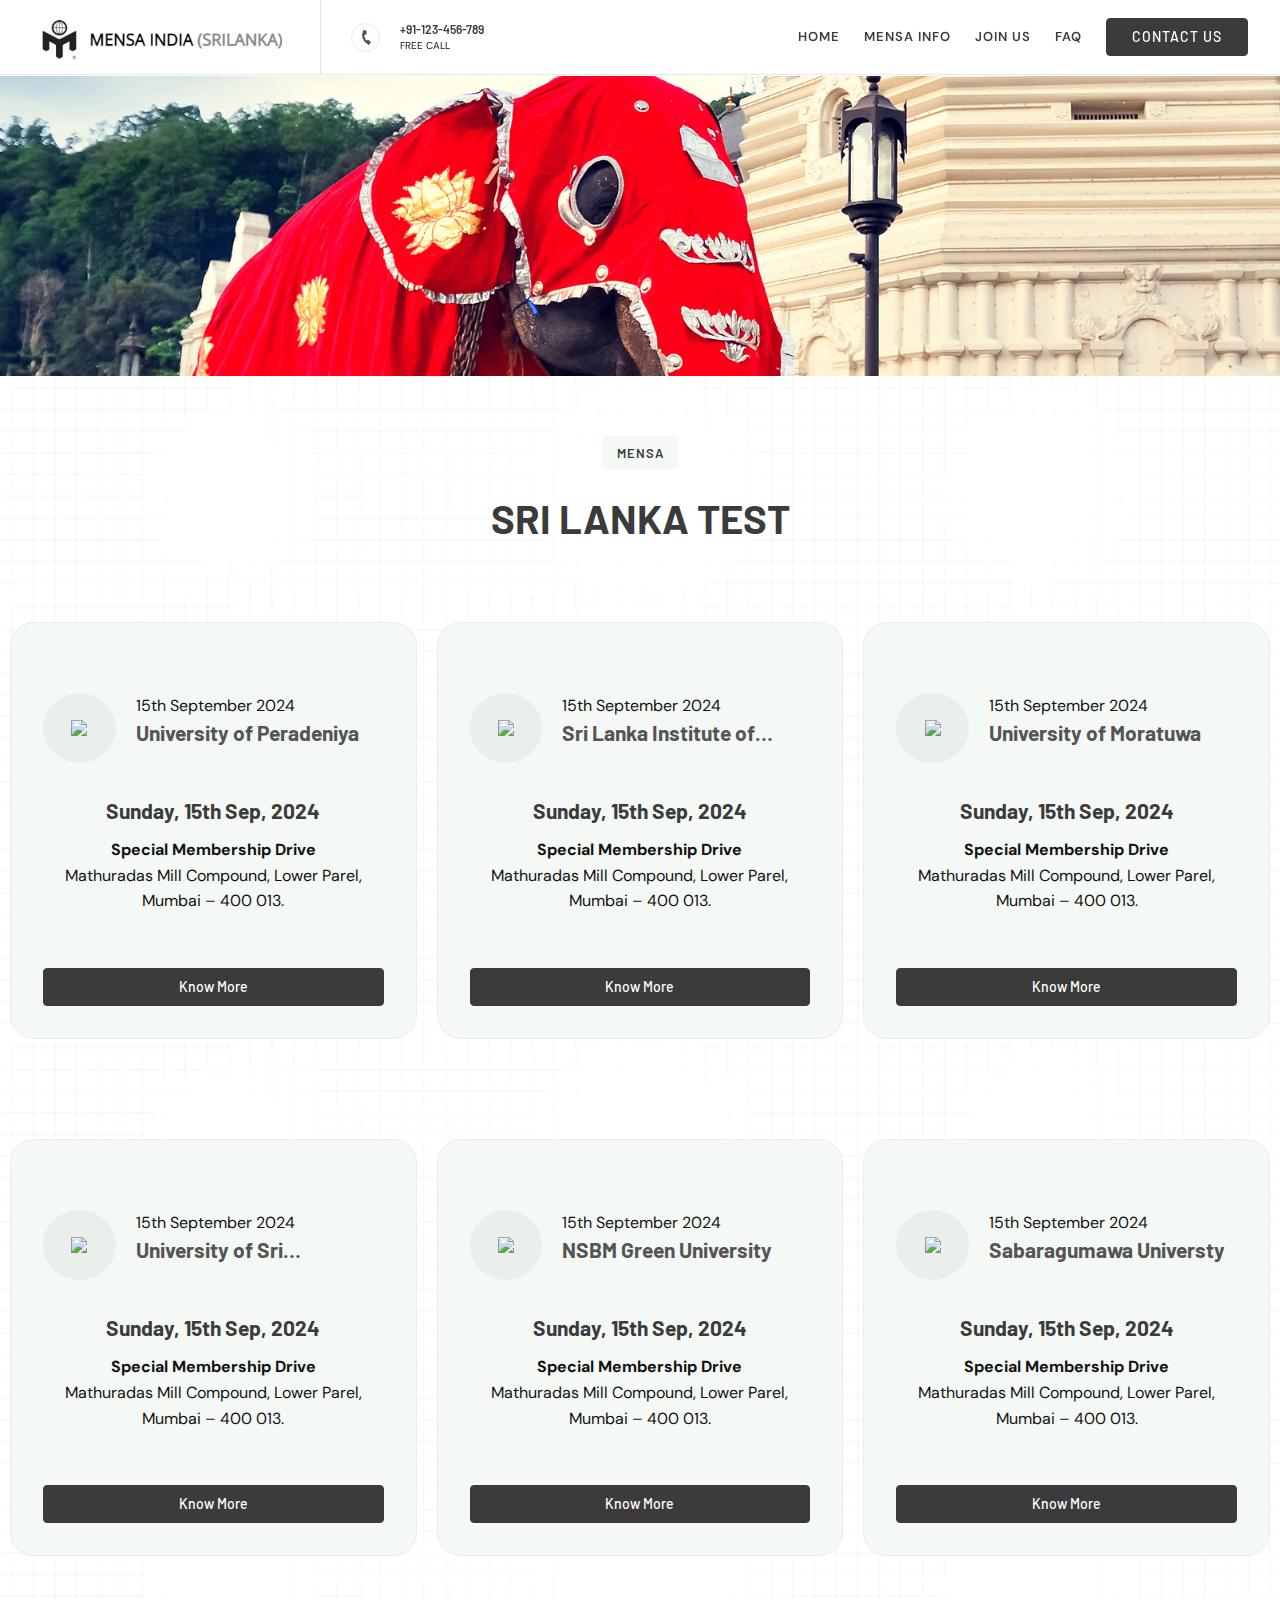
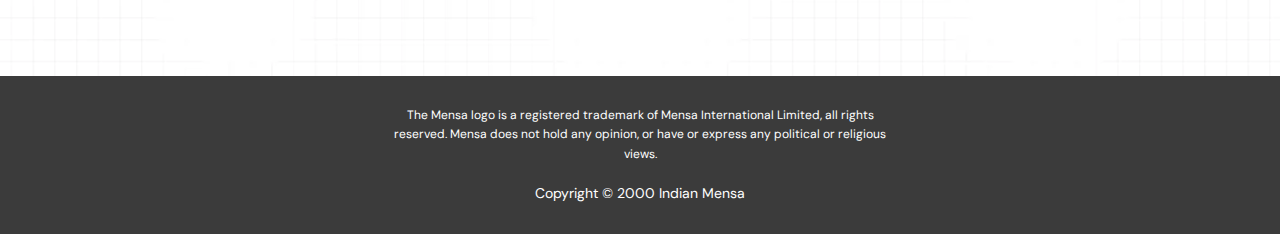
==== commit 1e421d15: "all pages" ====
--- a/book-your-test.html
+++ b/book-your-test.html
@@ -137,7 +137,7 @@
       <!-- main content -->
       <div class="main-wrapper">
          <div class="content-wrapper">
-            <div class="breadcrumb p-5" style="background: url(./images/b3.jpg);">
+            <div class="breadcrumb p-5" style="background: url(./images/banner/1.png);">
                <div class="container">
 
                </div>
@@ -160,137 +160,138 @@
                               </div>
                               <div class="text_header-content">
                                  <p class="text-left">15th September 2024</p>
-                                 <h5 class="text-left">Mensa Mumbai Test</h5>
-                              </div>
-                            
-                          </div>
-                          <div class="test-bottom-wrapper">
-                           <h6>Sunday, 15th Sep, 2024</h6>
-                           <p><b>Special Membership Drive</b></p>
-                           <p>Mathuradas Mill Compound, Lower Parel, Mumbai – 400 013.</p>
-                        </div>
-                          </div>
-                           <div class="test-bottom mt-4">
-                              <a href="registraion.html" class="btn_bg w-100 text-center justify-content-center">
-                                 Know More
-                              </a>
-                           </div>
-                        </div>
-                     </div>
-                     <div class="col-md-4">
-                        <div class="benefit_item is_test">
-                          <div class="test_top">
-                           <div class="test_header">
-                              <div class="text_icon">
-                                 <img src="https://mensaindia.org/new/assets/img/member/questionnaire.svg">
-                              </div>
-                              <div class="text_header-content">
-                                 <p class="text-left">15th September 2024</p>
-                                 <h5 class="text-left">Mensa Mumbai Test</h5>
-                              </div>
-                            
-                          </div>
-                          <div class="test-bottom-wrapper">
-                           <h6>Sunday, 15th Sep, 2024</h6>
-                           <p><b>Special Membership Drive</b></p>
-                           <p>Mathuradas Mill Compound, Lower Parel, Mumbai – 400 013.</p>
-                        </div>
-                          </div>
-                           <div class="test-bottom mt-4">
-                              <a href="registraion.html" class="btn_bg w-100 text-center justify-content-center">
-                                 Know More
-                              </a>
-                           </div>
-                        </div>
-                     </div>
-                     <div class="col-md-4">
-                        <div class="benefit_item is_test">
-                          <div class="test_top">
-                           <div class="test_header">
-                              <div class="text_icon">
-                                 <img src="https://mensaindia.org/new/assets/img/member/questionnaire.svg">
-                              </div>
-                              <div class="text_header-content">
-                                 <p class="text-left">15th September 2024</p>
-                                 <h5 class="text-left">Mensa Mumbai Test</h5>
-                              </div>
-                            
-                          </div>
-                          <div class="test-bottom-wrapper">
-                           <h6>Sunday, 15th Sep, 2024</h6>
-                           <p><b>Special Membership Drive</b></p>
-                           <p>Mathuradas Mill Compound, Lower Parel, Mumbai – 400 013.</p>
-                        </div>
-                          </div>
-                           <div class="test-bottom mt-4">
-                              <a href="registraion.html" class="btn_bg w-100 text-center justify-content-center">
-                                 Know More
-                              </a>
-                           </div>
-                        </div>
-                     </div>
-                     <div class="col-md-4">
-                        <div class="benefit_item is_test">
-                          <div class="test_top">
-                           <div class="test_header">
-                              <div class="text_icon">
-                                 <img src="https://mensaindia.org/new/assets/img/member/questionnaire.svg">
-                              </div>
-                              <div class="text_header-content">
-                                 <p class="text-left">15th September 2024</p>
-                                 <h5 class="text-left">Mensa Mumbai Test</h5>
-                              </div>
-                            
-                          </div>
-                          <div class="test-bottom-wrapper">
-                           <h6>Sunday, 15th Sep, 2024</h6>
-                           <p><b>Special Membership Drive</b></p>
-                           <p>Mathuradas Mill Compound, Lower Parel, Mumbai – 400 013.</p>
-                        </div>
-                          </div>
-                           <div class="test-bottom mt-4">
-                              <a href="registraion.html" class="btn_bg w-100 text-center justify-content-center">
-                                 Know More
-                              </a>
-                           </div>
-                        </div>
-                     </div>
-                     <div class="col-md-4">
-                        <div class="benefit_item is_test">
-                          <div class="test_top">
-                           <div class="test_header">
-                              <div class="text_icon">
-                                 <img src="https://mensaindia.org/new/assets/img/member/questionnaire.svg">
-                              </div>
-                              <div class="text_header-content">
-                                 <p class="text-left">15th September 2024</p>
-                                 <h5 class="text-left">Mensa Mumbai Test</h5>
-                              </div>
-                            
-                          </div>
-                          <div class="test-bottom-wrapper">
-                           <h6>Sunday, 15th Sep, 2024</h6>
-                           <p><b>Special Membership Drive</b></p>
-                           <p>Mathuradas Mill Compound, Lower Parel, Mumbai – 400 013.</p>
-                        </div>
-                          </div>
-                           <div class="test-bottom mt-4">
-                              <a href="registraion.html" class="btn_bg w-100 text-center justify-content-center">
-                                 Know More
-                              </a>
-                           </div>
-                        </div>
-                     </div>
-                     <div class="col-md-4">
-                        <div class="benefit_item is_test">
-                          <div class="test_top">
-                           <div class="test_header">
-                              <div class="text_icon">
-                                 <img src="https://mensaindia.org/new/assets/img/member/questionnaire.svg">
-                              </div>
-                              <div class="text_header-content">
-                                 <p class="text-left">15th September 2024</p>
-                                 <h5 class="text-left">Mensa Mumbai Test</h5>
+                                 <h5 class="text-left">University of Peradeniya
+                                 </h5>
+                              </div>
+                            
+                          </div>
+                          <div class="test-bottom-wrapper">
+                           <h6>Sunday, 15th Sep, 2024</h6>
+                           <p><b>Special Membership Drive</b></p>
+                           <p>Mathuradas Mill Compound, Lower Parel, Mumbai – 400 013.</p>
+                        </div>
+                          </div>
+                           <div class="test-bottom mt-4">
+                              <a href="registraion.html" class="btn_bg w-100 text-center justify-content-center">
+                                 Know More
+                              </a>
+                           </div>
+                        </div>
+                     </div>
+                     <div class="col-md-4">
+                        <div class="benefit_item is_test">
+                          <div class="test_top">
+                           <div class="test_header">
+                              <div class="text_icon">
+                                 <img src="https://mensaindia.org/new/assets/img/member/questionnaire.svg">
+                              </div>
+                              <div class="text_header-content">
+                                 <p class="text-left">15th September 2024</p>
+                                 <h5 class="text-left">Sri Lanka Institute of Information Technology (SLIIT)</h5>
+                              </div>
+                            
+                          </div>
+                          <div class="test-bottom-wrapper">
+                           <h6>Sunday, 15th Sep, 2024</h6>
+                           <p><b>Special Membership Drive</b></p>
+                           <p>Mathuradas Mill Compound, Lower Parel, Mumbai – 400 013.</p>
+                        </div>
+                          </div>
+                           <div class="test-bottom mt-4">
+                              <a href="registraion.html" class="btn_bg w-100 text-center justify-content-center">
+                                 Know More
+                              </a>
+                           </div>
+                        </div>
+                     </div>
+                     <div class="col-md-4">
+                        <div class="benefit_item is_test">
+                          <div class="test_top">
+                           <div class="test_header">
+                              <div class="text_icon">
+                                 <img src="https://mensaindia.org/new/assets/img/member/questionnaire.svg">
+                              </div>
+                              <div class="text_header-content">
+                                 <p class="text-left">15th September 2024</p>
+                                 <h5 class="text-left">University of Moratuwa</h5>
+                              </div>
+                            
+                          </div>
+                          <div class="test-bottom-wrapper">
+                           <h6>Sunday, 15th Sep, 2024</h6>
+                           <p><b>Special Membership Drive</b></p>
+                           <p>Mathuradas Mill Compound, Lower Parel, Mumbai – 400 013.</p>
+                        </div>
+                          </div>
+                           <div class="test-bottom mt-4">
+                              <a href="registraion.html" class="btn_bg w-100 text-center justify-content-center">
+                                 Know More
+                              </a>
+                           </div>
+                        </div>
+                     </div>
+                     <div class="col-md-4">
+                        <div class="benefit_item is_test">
+                          <div class="test_top">
+                           <div class="test_header">
+                              <div class="text_icon">
+                                 <img src="https://mensaindia.org/new/assets/img/member/questionnaire.svg">
+                              </div>
+                              <div class="text_header-content">
+                                 <p class="text-left">15th September 2024</p>
+                                 <h5 class="text-left">University of Sri Jayewardenepura </h5>
+                              </div>
+                            
+                          </div>
+                          <div class="test-bottom-wrapper">
+                           <h6>Sunday, 15th Sep, 2024</h6>
+                           <p><b>Special Membership Drive</b></p>
+                           <p>Mathuradas Mill Compound, Lower Parel, Mumbai – 400 013.</p>
+                        </div>
+                          </div>
+                           <div class="test-bottom mt-4">
+                              <a href="registraion.html" class="btn_bg w-100 text-center justify-content-center">
+                                 Know More
+                              </a>
+                           </div>
+                        </div>
+                     </div>
+                     <div class="col-md-4">
+                        <div class="benefit_item is_test">
+                          <div class="test_top">
+                           <div class="test_header">
+                              <div class="text_icon">
+                                 <img src="https://mensaindia.org/new/assets/img/member/questionnaire.svg">
+                              </div>
+                              <div class="text_header-content">
+                                 <p class="text-left">15th September 2024</p>
+                                 <h5 class="text-left">NSBM Green University</h5>
+                              </div>
+                            
+                          </div>
+                          <div class="test-bottom-wrapper">
+                           <h6>Sunday, 15th Sep, 2024</h6>
+                           <p><b>Special Membership Drive</b></p>
+                           <p>Mathuradas Mill Compound, Lower Parel, Mumbai – 400 013.</p>
+                        </div>
+                          </div>
+                           <div class="test-bottom mt-4">
+                              <a href="registraion.html" class="btn_bg w-100 text-center justify-content-center">
+                                 Know More
+                              </a>
+                           </div>
+                        </div>
+                     </div>
+                     <div class="col-md-4">
+                        <div class="benefit_item is_test">
+                          <div class="test_top">
+                           <div class="test_header">
+                              <div class="text_icon">
+                                 <img src="https://mensaindia.org/new/assets/img/member/questionnaire.svg">
+                              </div>
+                              <div class="text_header-content">
+                                 <p class="text-left">15th September 2024</p>
+                                 <h5 class="text-left">Sabaragumawa Universty</h5>
                               </div>
                             
                           </div>
--- a/css/custom.css
+++ b/css/custom.css
@@ -1139,18 +1139,25 @@
 }
 .text_icon {
     width: 100px;
-    height: 100px;
+    height: 70px;
     background: #3b3b3b0d;
     display: flex;
     align-items: center;
     justify-content: center;
     border-radius: 100%;
 }
+.text_header-content {
+    width: 100%;
+}
 .test_header {
-    display: flex;
-    align-items: center;
     gap: 20px;
     margin-bottom: 32px;
+    grid-template-rows: auto;
+    grid-template-columns: 1.5fr 1fr;
+    grid-auto-columns: 1fr;
+    justify-content: center;
+    align-items: stretch;
+    display: flex;
 }
 .benefit_item.is_test {
     display: flex;
@@ -1159,15 +1166,22 @@
     gap: 24px;
 }
 .text_header-content h5 {
-    font-size: 28px;
+    font-size: 21px;
     font-weight: 700;
+    line-height: 130%;
 }
 .test-bottom-wrapper h6 {
     font-size: 21px;
     font-weight: 700;
     margin-bottom: 10px;
 }
-
+.benefit_item.is_test h5 {
+    display: -webkit-box;
+    -webkit-line-clamp: 1;
+    -webkit-box-orient: vertical;
+    overflow: hidden;
+    text-overflow: ellipsis;
+}
 
 
 
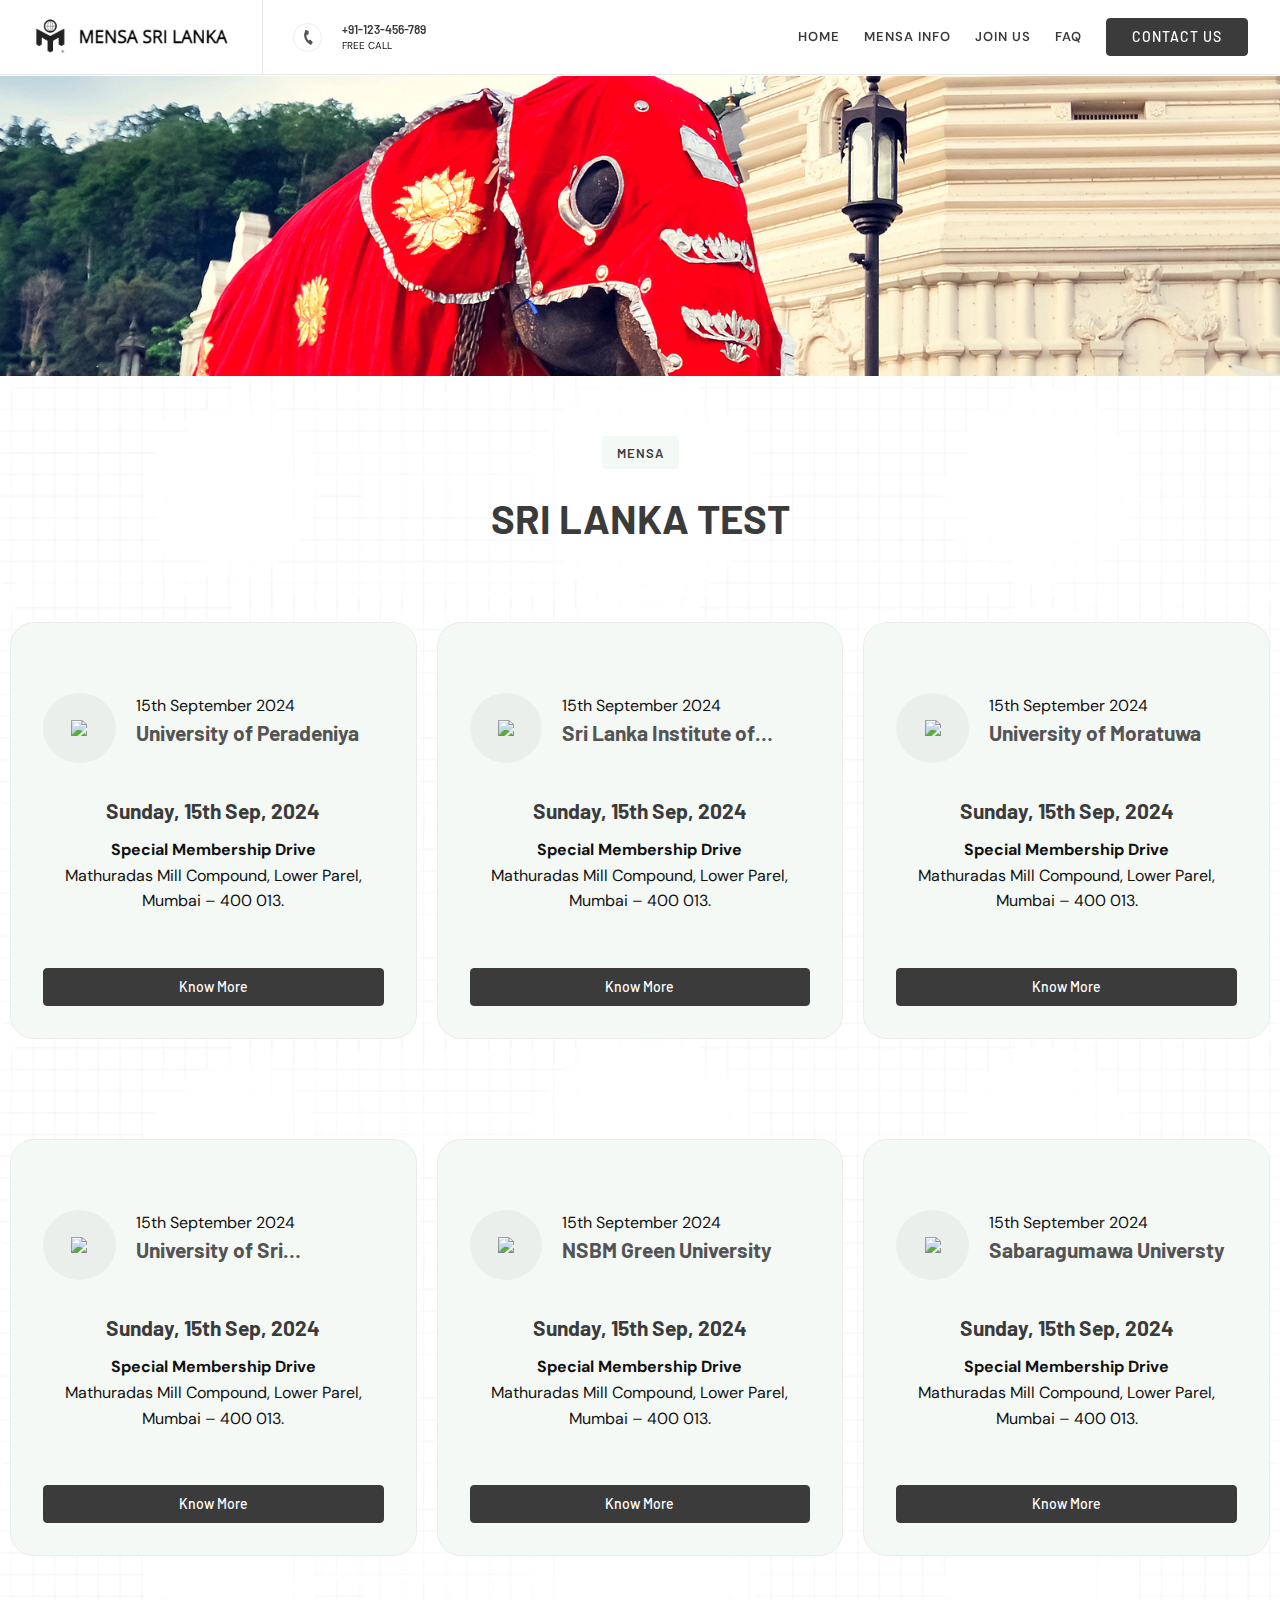
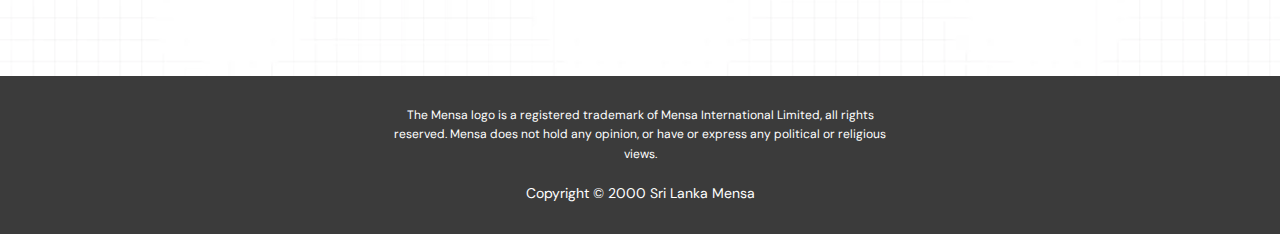
==== commit 38baa0a2: "all pages" ====
--- a/book-your-test.html
+++ b/book-your-test.html
@@ -4,7 +4,7 @@
 <head>
    <meta charset="utf-8">
    <meta http-equiv="X-UA-Compatible" content="IE=edge">
-   <title>Mensa India (Sri Lanka) - Home</title>
+   <title>Mensa Sri Lanka - Home</title>
    <meta name="description" content="">
    <meta name="viewport" content="width=device-width, initial-scale=1.0, maximum-scale=1.0, user-scalable=no" />
    <meta http-equiv="x-ua-compatible" content="IE=10">
@@ -328,7 +328,7 @@
       <div class="container">
          <p class="note text-white">The Mensa logo is a registered trademark of Mensa International Limited, all rights
             reserved. Mensa does not hold any opinion, or have or express any political or religious views.</p>
-         <p class="text-white font-small">Copyright © 2000 Indian Mensa</p>
+         <p class="text-white font-small">Copyright © 2000 Sri Lanka Mensa</p>
 
       </div>
       <!-- Modal -->
@@ -352,7 +352,7 @@
             </div>
           </form>
           <div class="pr_popup">
-            <p>This list is dedicated for test related notifications only and the moderator shall not be in a position to answer any queries that aspirants may have regarding the test and/ or Mensa itself. Please see the Mensa India (Sri Lanka) www.mensaSri Lanka.org website for FAQ's. This list is open to all, but only the moderator can post, so once be sure that they will not receive spam. In addition, the group settings prevents members from seeing the details of the other members, so contact details/email address are safe from spammers.</p>
+            <p>This list is dedicated for test related notifications only and the moderator shall not be in a position to answer any queries that aspirants may have regarding the test and/ or Mensa itself. Please see the Mensa sri lanka www.mensaSri Lanka.org website for FAQ's. This list is open to all, but only the moderator can post, so once be sure that they will not receive spam. In addition, the group settings prevents members from seeing the details of the other members, so contact details/email address are safe from spammers.</p>
           </div>
        </div>
      </div>
--- a/css/custom.css
+++ b/css/custom.css
@@ -205,7 +205,7 @@
 }
 
 .custom-logo {
-	width: 258px;
+	width: 200px;
 }
 
 .navbar {
@@ -1151,7 +1151,7 @@
 }
 .test_header {
     gap: 20px;
-    margin-bottom: 32px;
+    margin-bottom: 32px;    
     grid-template-rows: auto;
     grid-template-columns: 1.5fr 1fr;
     grid-auto-columns: 1fr;
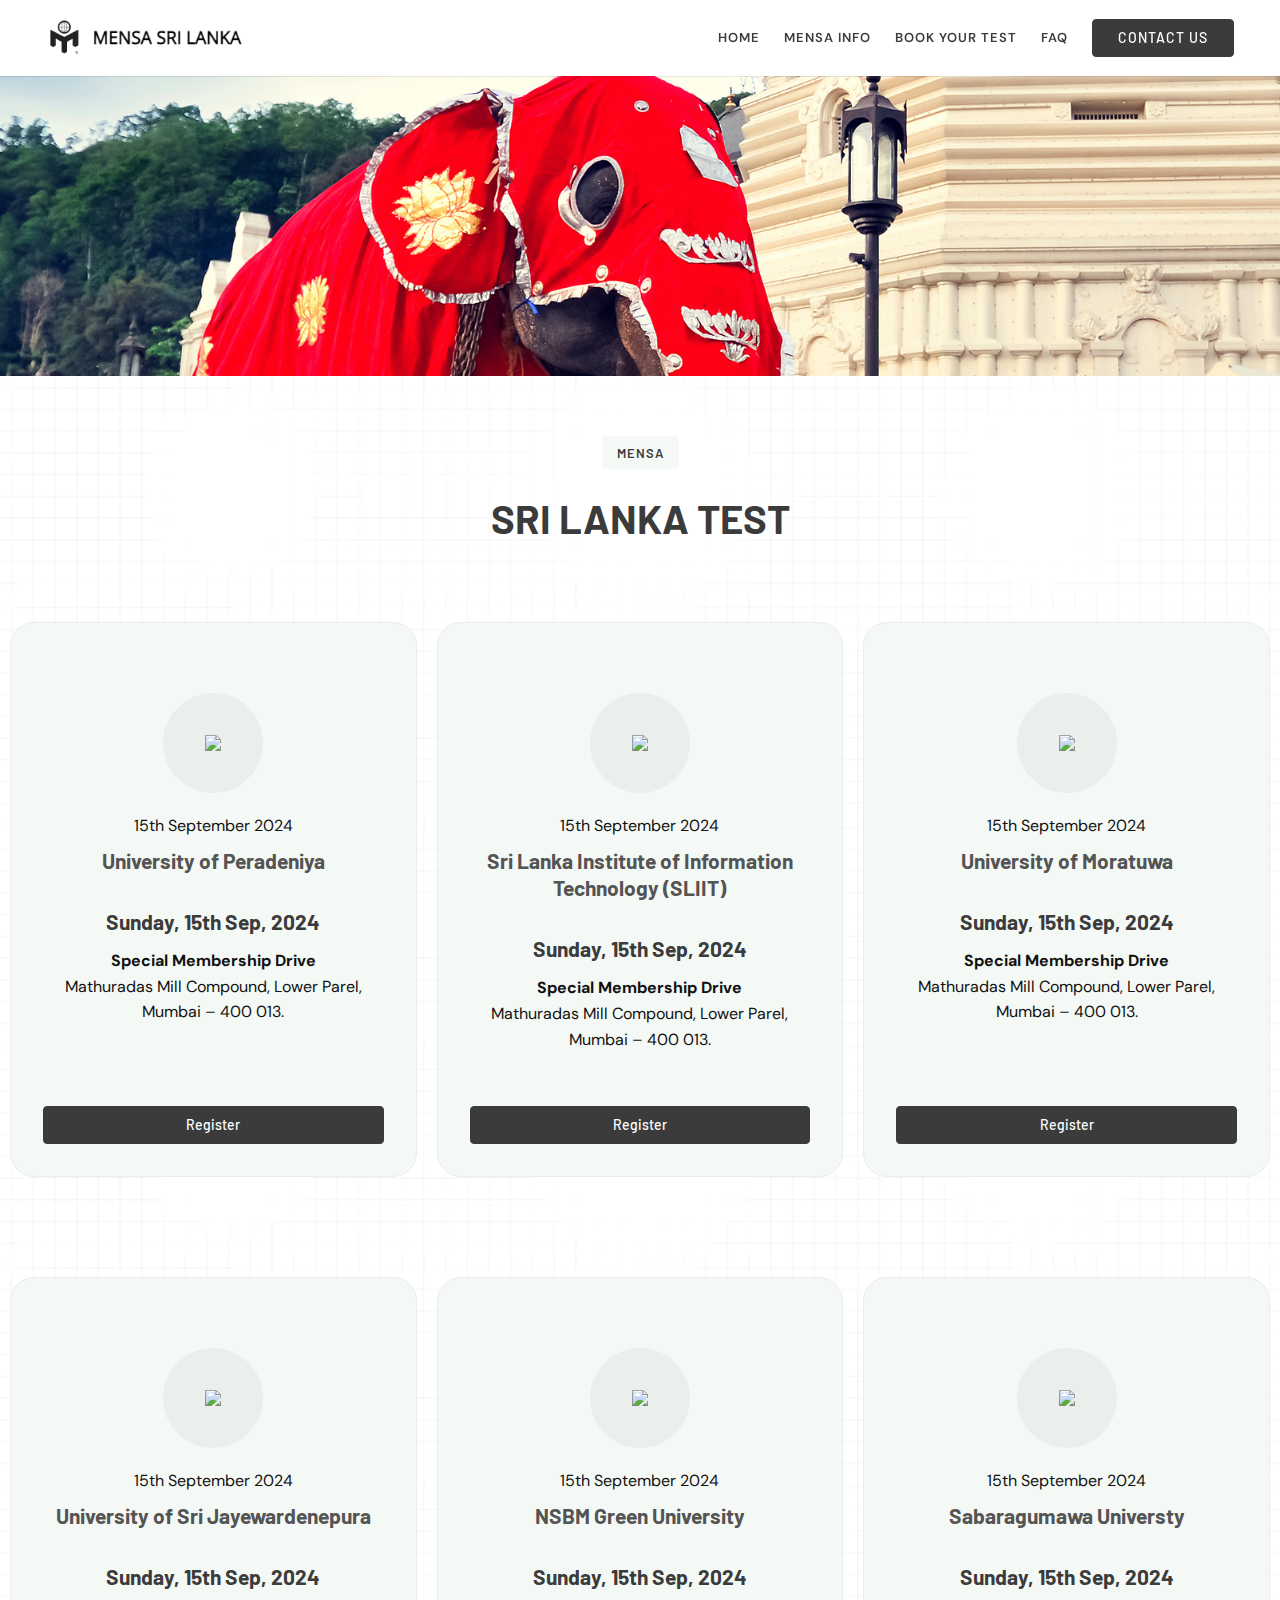
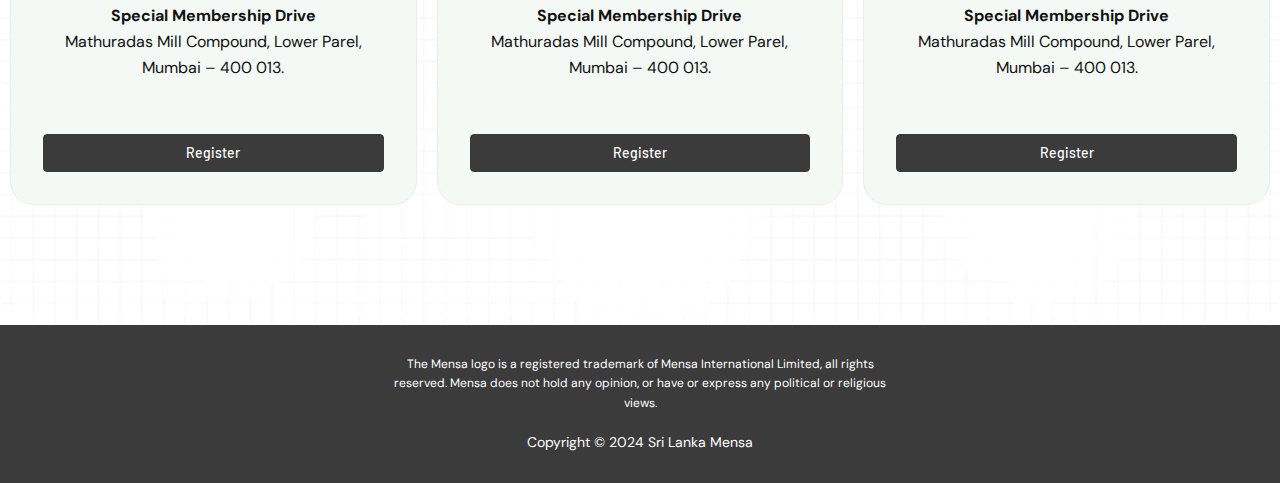
==== commit 21a83ea2: "alll pages" ====
--- a/book-your-test.html
+++ b/book-your-test.html
@@ -52,7 +52,7 @@
                   <img src="images/mensa_logo.png" class="custom-logo"
                      alt="Maharishi Dayanad Computer Institute">
                </a>
-               <div class="menu_contact">
+               <!-- <div class="menu_contact">
                  <div class="menu_contact-icon">
                   <i class="fa fa-phone" aria-hidden="true"></i>
                  </div>
@@ -60,7 +60,7 @@
                   <h6>+91-123-456-789</h6>
                   <p class="mb-0">Free Call</p>
                  </div>
-               </div>
+               </div> -->
             </div>
             <div class="d-lg-none">
                <button type="button" class="navbar-toggler collapsed" data-toggle="collapse"
@@ -79,7 +79,7 @@
                      <li> <a href="index.html" class="navbar-nav-link">Home</a></li>
                      <li> <a href="mensainfo.html" class="navbar-nav-link">MENSA INFO</a></li>
                      <!-- <li> <a href="member-benefits.html" class="navbar-nav-link">MEMBERSHIP BENEFITS</a></li> -->
-                     <li> <a href="joinus.html" class="navbar-nav-link">JOIN US</a></li>
+                     <li> <a href="book-your-test.html" class="navbar-nav-link">Book Your Test</a></li>
                      <li> <a href="faq.html" class="navbar-nav-link">FAQ</a></li>
                      <!-- <li> <a href="sigs.html" class="navbar-nav-link">SIGS</a></li> -->
                      <li> <a href="contact.html" class="navbar-nav-link is_last">CONTACT US</a></li>
@@ -159,8 +159,8 @@
                                  <img src="https://mensaindia.org/new/assets/img/member/questionnaire.svg">
                               </div>
                               <div class="text_header-content">
-                                 <p class="text-left">15th September 2024</p>
-                                 <h5 class="text-left">University of Peradeniya
+                                 <p class="text-center">15th September 2024</p>
+                                 <h5 class="text-center">University of Peradeniya
                                  </h5>
                               </div>
                             
@@ -173,137 +173,137 @@
                           </div>
                            <div class="test-bottom mt-4">
                               <a href="registraion.html" class="btn_bg w-100 text-center justify-content-center">
-                                 Know More
-                              </a>
-                           </div>
-                        </div>
-                     </div>
-                     <div class="col-md-4">
-                        <div class="benefit_item is_test">
-                          <div class="test_top">
-                           <div class="test_header">
-                              <div class="text_icon">
-                                 <img src="https://mensaindia.org/new/assets/img/member/questionnaire.svg">
-                              </div>
-                              <div class="text_header-content">
-                                 <p class="text-left">15th September 2024</p>
-                                 <h5 class="text-left">Sri Lanka Institute of Information Technology (SLIIT)</h5>
-                              </div>
-                            
-                          </div>
-                          <div class="test-bottom-wrapper">
-                           <h6>Sunday, 15th Sep, 2024</h6>
-                           <p><b>Special Membership Drive</b></p>
-                           <p>Mathuradas Mill Compound, Lower Parel, Mumbai – 400 013.</p>
-                        </div>
-                          </div>
-                           <div class="test-bottom mt-4">
-                              <a href="registraion.html" class="btn_bg w-100 text-center justify-content-center">
-                                 Know More
-                              </a>
-                           </div>
-                        </div>
-                     </div>
-                     <div class="col-md-4">
-                        <div class="benefit_item is_test">
-                          <div class="test_top">
-                           <div class="test_header">
-                              <div class="text_icon">
-                                 <img src="https://mensaindia.org/new/assets/img/member/questionnaire.svg">
-                              </div>
-                              <div class="text_header-content">
-                                 <p class="text-left">15th September 2024</p>
-                                 <h5 class="text-left">University of Moratuwa</h5>
-                              </div>
-                            
-                          </div>
-                          <div class="test-bottom-wrapper">
-                           <h6>Sunday, 15th Sep, 2024</h6>
-                           <p><b>Special Membership Drive</b></p>
-                           <p>Mathuradas Mill Compound, Lower Parel, Mumbai – 400 013.</p>
-                        </div>
-                          </div>
-                           <div class="test-bottom mt-4">
-                              <a href="registraion.html" class="btn_bg w-100 text-center justify-content-center">
-                                 Know More
-                              </a>
-                           </div>
-                        </div>
-                     </div>
-                     <div class="col-md-4">
-                        <div class="benefit_item is_test">
-                          <div class="test_top">
-                           <div class="test_header">
-                              <div class="text_icon">
-                                 <img src="https://mensaindia.org/new/assets/img/member/questionnaire.svg">
-                              </div>
-                              <div class="text_header-content">
-                                 <p class="text-left">15th September 2024</p>
-                                 <h5 class="text-left">University of Sri Jayewardenepura </h5>
-                              </div>
-                            
-                          </div>
-                          <div class="test-bottom-wrapper">
-                           <h6>Sunday, 15th Sep, 2024</h6>
-                           <p><b>Special Membership Drive</b></p>
-                           <p>Mathuradas Mill Compound, Lower Parel, Mumbai – 400 013.</p>
-                        </div>
-                          </div>
-                           <div class="test-bottom mt-4">
-                              <a href="registraion.html" class="btn_bg w-100 text-center justify-content-center">
-                                 Know More
-                              </a>
-                           </div>
-                        </div>
-                     </div>
-                     <div class="col-md-4">
-                        <div class="benefit_item is_test">
-                          <div class="test_top">
-                           <div class="test_header">
-                              <div class="text_icon">
-                                 <img src="https://mensaindia.org/new/assets/img/member/questionnaire.svg">
-                              </div>
-                              <div class="text_header-content">
-                                 <p class="text-left">15th September 2024</p>
-                                 <h5 class="text-left">NSBM Green University</h5>
-                              </div>
-                            
-                          </div>
-                          <div class="test-bottom-wrapper">
-                           <h6>Sunday, 15th Sep, 2024</h6>
-                           <p><b>Special Membership Drive</b></p>
-                           <p>Mathuradas Mill Compound, Lower Parel, Mumbai – 400 013.</p>
-                        </div>
-                          </div>
-                           <div class="test-bottom mt-4">
-                              <a href="registraion.html" class="btn_bg w-100 text-center justify-content-center">
-                                 Know More
-                              </a>
-                           </div>
-                        </div>
-                     </div>
-                     <div class="col-md-4">
-                        <div class="benefit_item is_test">
-                          <div class="test_top">
-                           <div class="test_header">
-                              <div class="text_icon">
-                                 <img src="https://mensaindia.org/new/assets/img/member/questionnaire.svg">
-                              </div>
-                              <div class="text_header-content">
-                                 <p class="text-left">15th September 2024</p>
-                                 <h5 class="text-left">Sabaragumawa Universty</h5>
-                              </div>
-                            
-                          </div>
-                          <div class="test-bottom-wrapper">
-                           <h6>Sunday, 15th Sep, 2024</h6>
-                           <p><b>Special Membership Drive</b></p>
-                           <p>Mathuradas Mill Compound, Lower Parel, Mumbai – 400 013.</p>
-                        </div>
-                          </div>
-                           <div class="test-bottom mt-4">
-                              <a href="registraion.html" class="btn_bg w-100 text-center justify-content-center">
-                                 Know More
+                                 Register
+                              </a>
+                           </div>
+                        </div>
+                     </div>
+                     <div class="col-md-4">
+                        <div class="benefit_item is_test">
+                          <div class="test_top">
+                           <div class="test_header">
+                              <div class="text_icon">
+                                 <img src="https://mensaindia.org/new/assets/img/member/questionnaire.svg">
+                              </div>
+                              <div class="text_header-content">
+                                 <p class="text-center">15th September 2024</p>
+                                 <h5 class="text-center">Sri Lanka Institute of Information Technology (SLIIT)</h5>
+                              </div>
+                            
+                          </div>
+                          <div class="test-bottom-wrapper">
+                           <h6>Sunday, 15th Sep, 2024</h6>
+                           <p><b>Special Membership Drive</b></p>
+                           <p>Mathuradas Mill Compound, Lower Parel, Mumbai – 400 013.</p>
+                        </div>
+                          </div>
+                           <div class="test-bottom mt-4">
+                              <a href="registraion.html" class="btn_bg w-100 text-center justify-content-center">
+                                 Register
+                              </a>
+                           </div>
+                        </div>
+                     </div>
+                     <div class="col-md-4">
+                        <div class="benefit_item is_test">
+                          <div class="test_top">
+                           <div class="test_header">
+                              <div class="text_icon">
+                                 <img src="https://mensaindia.org/new/assets/img/member/questionnaire.svg">
+                              </div>
+                              <div class="text_header-content">
+                                 <p class="text-center">15th September 2024</p>
+                                 <h5 class="text-center">University of Moratuwa</h5>
+                              </div>
+                            
+                          </div>
+                          <div class="test-bottom-wrapper">
+                           <h6>Sunday, 15th Sep, 2024</h6>
+                           <p><b>Special Membership Drive</b></p>
+                           <p>Mathuradas Mill Compound, Lower Parel, Mumbai – 400 013.</p>
+                        </div>
+                          </div>
+                           <div class="test-bottom mt-4">
+                              <a href="registraion.html" class="btn_bg w-100 text-center justify-content-center">
+                                 Register
+                              </a>
+                           </div>
+                        </div>
+                     </div>
+                     <div class="col-md-4">
+                        <div class="benefit_item is_test">
+                          <div class="test_top">
+                           <div class="test_header">
+                              <div class="text_icon">
+                                 <img src="https://mensaindia.org/new/assets/img/member/questionnaire.svg">
+                              </div>
+                              <div class="text_header-content">
+                                 <p class="text-center">15th September 2024</p>
+                                 <h5 class="text-center">University of Sri Jayewardenepura </h5>
+                              </div>
+                            
+                          </div>
+                          <div class="test-bottom-wrapper">
+                           <h6>Sunday, 15th Sep, 2024</h6>
+                           <p><b>Special Membership Drive</b></p>
+                           <p>Mathuradas Mill Compound, Lower Parel, Mumbai – 400 013.</p>
+                        </div>
+                          </div>
+                           <div class="test-bottom mt-4">
+                              <a href="registraion.html" class="btn_bg w-100 text-center justify-content-center">
+                                 Register
+                              </a>
+                           </div>
+                        </div>
+                     </div>
+                     <div class="col-md-4">
+                        <div class="benefit_item is_test">
+                          <div class="test_top">
+                           <div class="test_header">
+                              <div class="text_icon">
+                                 <img src="https://mensaindia.org/new/assets/img/member/questionnaire.svg">
+                              </div>
+                              <div class="text_header-content">
+                                 <p class="text-center">15th September 2024</p>
+                                 <h5 class="text-center">NSBM Green University</h5>
+                              </div>
+                            
+                          </div>
+                          <div class="test-bottom-wrapper">
+                           <h6>Sunday, 15th Sep, 2024</h6>
+                           <p><b>Special Membership Drive</b></p>
+                           <p>Mathuradas Mill Compound, Lower Parel, Mumbai – 400 013.</p>
+                        </div>
+                          </div>
+                           <div class="test-bottom mt-4">
+                              <a href="registraion.html" class="btn_bg w-100 text-center justify-content-center">
+                                 Register
+                              </a>
+                           </div>
+                        </div>
+                     </div>
+                     <div class="col-md-4">
+                        <div class="benefit_item is_test">
+                          <div class="test_top">
+                           <div class="test_header">
+                              <div class="text_icon">
+                                 <img src="https://mensaindia.org/new/assets/img/member/questionnaire.svg">
+                              </div>
+                              <div class="text_header-content">
+                                 <p class="text-center">15th September 2024</p>
+                                 <h5 class="text-center">Sabaragumawa Universty</h5>
+                              </div>
+                            
+                          </div>
+                          <div class="test-bottom-wrapper">
+                           <h6>Sunday, 15th Sep, 2024</h6>
+                           <p><b>Special Membership Drive</b></p>
+                           <p>Mathuradas Mill Compound, Lower Parel, Mumbai – 400 013.</p>
+                        </div>
+                          </div>
+                           <div class="test-bottom mt-4">
+                              <a href="registraion.html" class="btn_bg w-100 text-center justify-content-center">
+                                 Register
                               </a>
                            </div>
                         </div>
@@ -328,7 +328,7 @@
       <div class="container">
          <p class="note text-white">The Mensa logo is a registered trademark of Mensa International Limited, all rights
             reserved. Mensa does not hold any opinion, or have or express any political or religious views.</p>
-         <p class="text-white font-small">Copyright © 2000 Sri Lanka Mensa</p>
+         <p class="text-white font-small">Copyright © 2024 Sri Lanka Mensa</p>
 
       </div>
       <!-- Modal -->
--- a/css/custom.css
+++ b/css/custom.css
@@ -446,14 +446,14 @@
     background: #f4f9f6;
 }
 
-.slide-content h1 {
+.banner_heading {
     color: #fff;
     font-size: 60px;
     line-height: 100%;
     font-weight: 700;
 	margin: 24px 0px;
 }
-.slide-content h2 {
+.slide-content .sub_heading {
     background: #fff;
     padding: 4px 20px 4px 8px;
     font-size: 10px;
@@ -465,7 +465,7 @@
     display: inline-flex !important;
     align-items: center;
 }
-.slide-content h2 span {
+.slide-content .sub_heading span {
     background: #3b3b3b;
     font-size: 11px;
     line-height: 25px;
@@ -538,7 +538,8 @@
     padding: 20px 0px 20px 30px;
 }
 .navbar{
-	border-bottom: 1px solid #00000017 !important;
+    border-bottom: 1px solid #00000017 !important;
+    padding: 15px !important;
 }
 .home-latest_news {
     padding: 30px 0px;
@@ -1139,25 +1140,24 @@
 }
 .text_icon {
     width: 100px;
-    height: 70px;
+    height: 100px;
     background: #3b3b3b0d;
     display: flex;
     align-items: center;
     justify-content: center;
     border-radius: 100%;
+    margin: 0 auto;
 }
 .text_header-content {
     width: 100%;
+    margin: 20px 0px;
 }
 .test_header {
     gap: 20px;
     margin-bottom: 32px;    
-    grid-template-rows: auto;
-    grid-template-columns: 1.5fr 1fr;
     grid-auto-columns: 1fr;
     justify-content: center;
     align-items: stretch;
-    display: flex;
 }
 .benefit_item.is_test {
     display: flex;
@@ -1169,19 +1169,45 @@
     font-size: 21px;
     font-weight: 700;
     line-height: 130%;
+    margin-top: 8px;
 }
 .test-bottom-wrapper h6 {
     font-size: 21px;
     font-weight: 700;
     margin-bottom: 10px;
 }
-.benefit_item.is_test h5 {
-    display: -webkit-box;
-    -webkit-line-clamp: 1;
-    -webkit-box-orient: vertical;
-    overflow: hidden;
-    text-overflow: ellipsis;
-}
+
+.is_registration .contact_heading h3 {
+    font-size: 30px;
+    line-height: 120%;
+}
+
+.Contact_mail {
+    grid-column-gap: 2rem;
+    grid-row-gap: 2rem;
+    background-color: #e1e1e16b;
+    border-radius: .875rem;
+    padding: 1.25rem;
+    display: flex;
+    align-items: center;
+    width: 40%;
+
+}
+.contact_heading {
+    padding-bottom: 2rem;
+    margin-bottom: 2rem;
+    border-bottom: 1px solid #00000024;
+}.flex_pg-heading {
+    display: flex;
+    justify-content: space-between;
+    align-items: center;
+}
+.contact_pg-form {
+    position: relative;
+    top: -70px;
+}
+
+
 
 
 
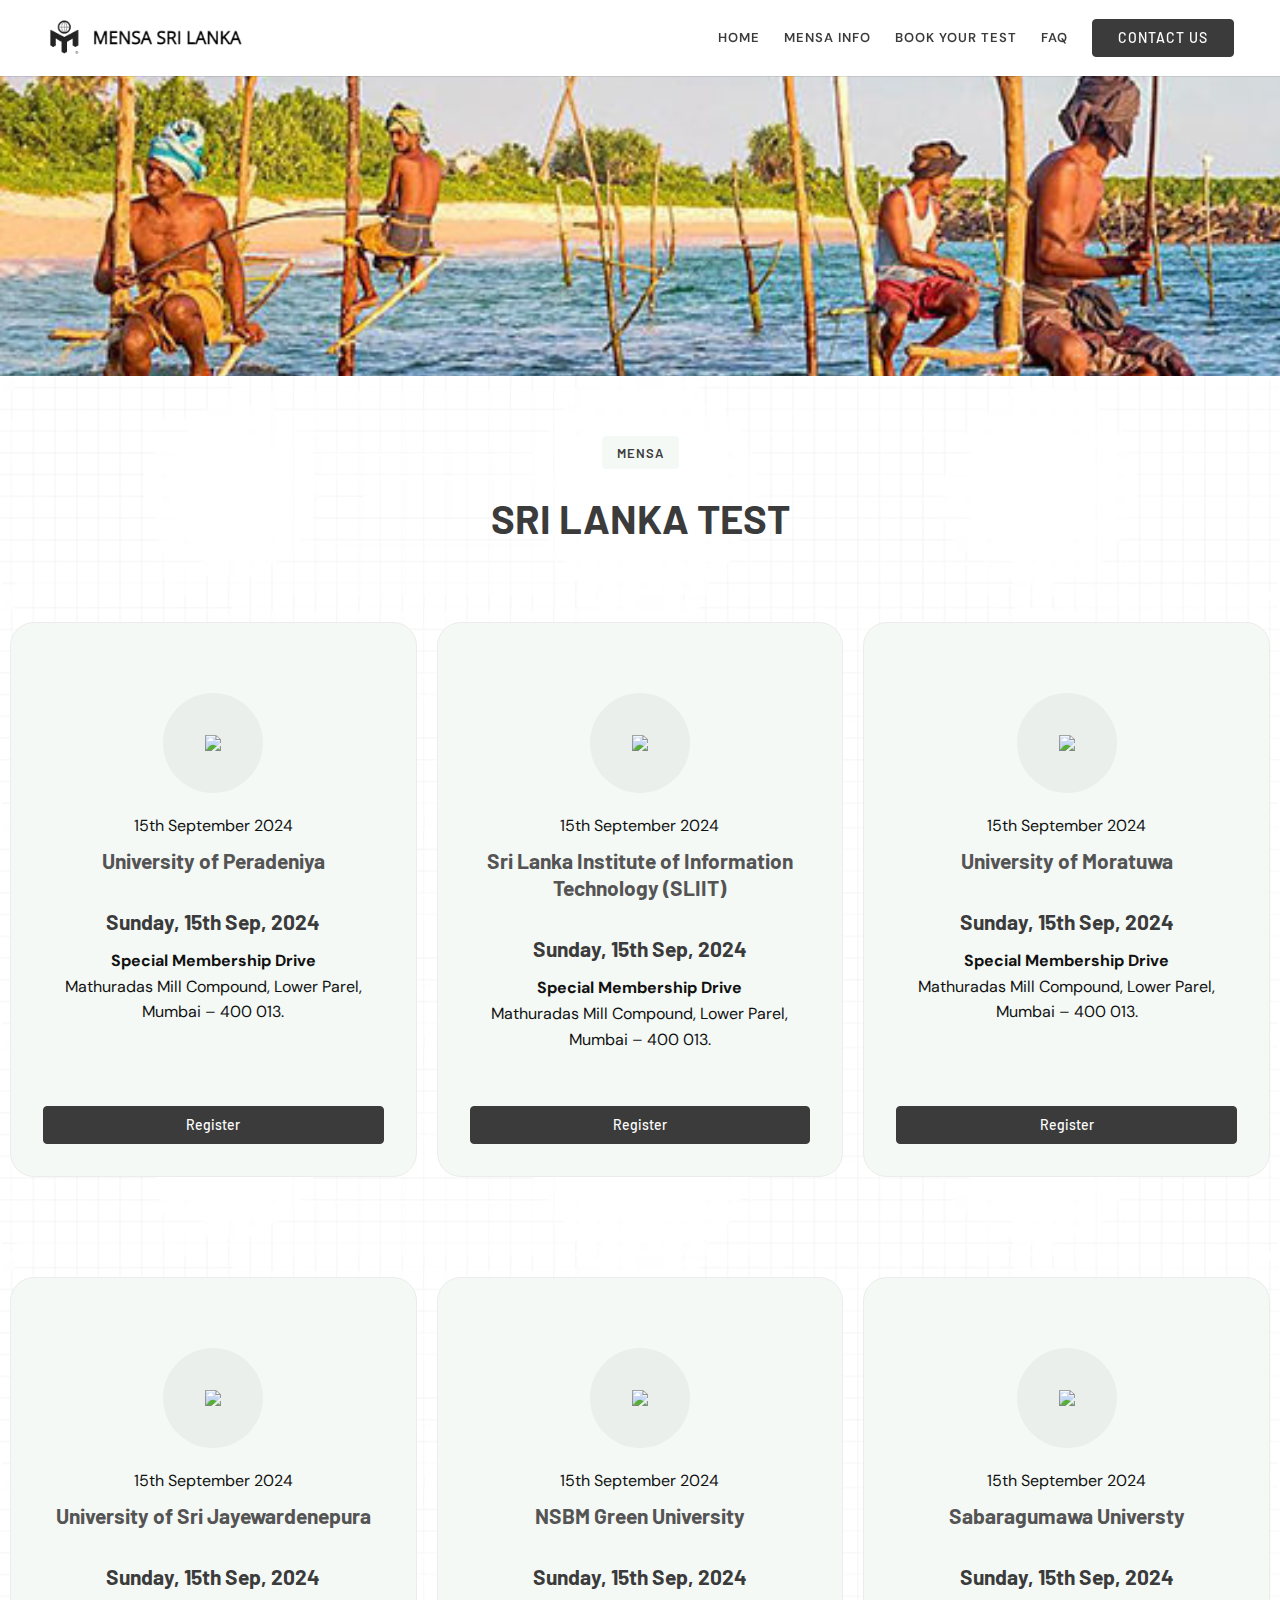
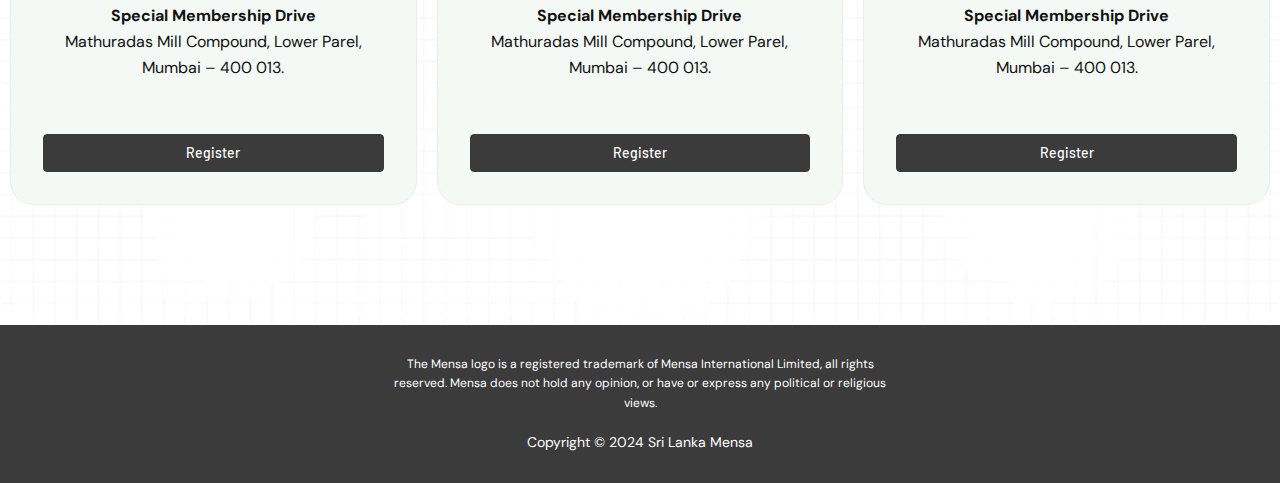
==== commit 370da31e: "all pages" ====
--- a/book-your-test.html
+++ b/book-your-test.html
@@ -137,7 +137,7 @@
       <!-- main content -->
       <div class="main-wrapper">
          <div class="content-wrapper">
-            <div class="breadcrumb p-5" style="background: url(./images/banner/1.png);">
+            <div class="breadcrumb p-5" style="background: url(./images/banner/banner_76.png);">
                <div class="container">
 
                </div>
--- a/css/custom.css
+++ b/css/custom.css
@@ -554,7 +554,7 @@
     color: #3b3b3b;
     position: relative;
 }.latest_nres-item h5 {
-    font-size: 16px;
+    font-size: 22px;
     text-align: left;
     color: #000;
 	position: relative;
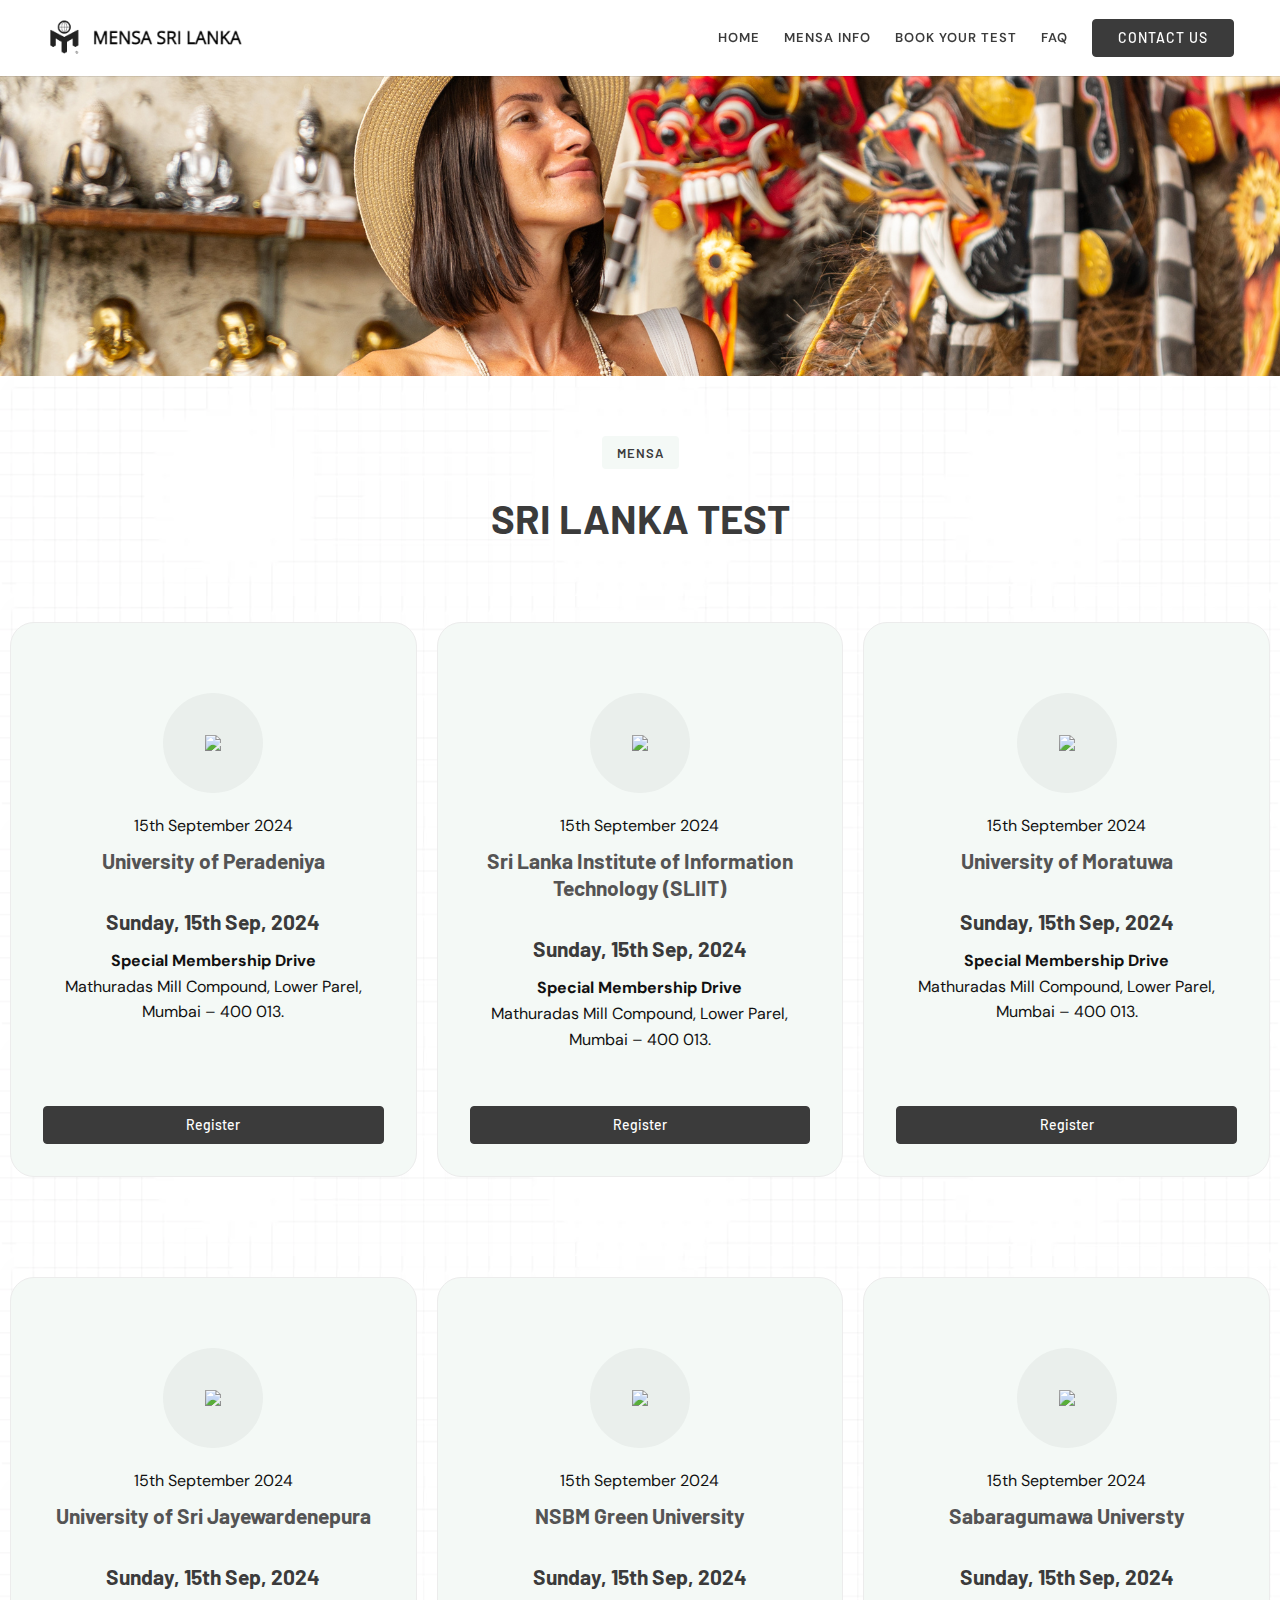
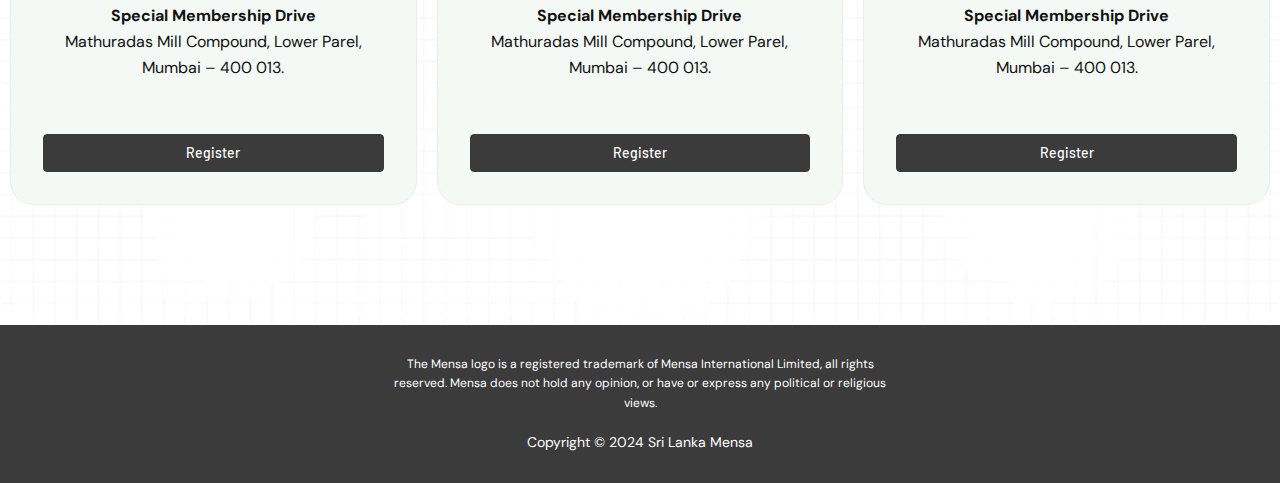
==== commit 566c885b: "all pages" ====
--- a/book-your-test.html
+++ b/book-your-test.html
@@ -137,7 +137,7 @@
       <!-- main content -->
       <div class="main-wrapper">
          <div class="content-wrapper">
-            <div class="breadcrumb p-5" style="background: url(./images/banner/banner_76.png);">
+            <div class="breadcrumb p-5" style="background: url(./images/banner/banner_new6.png);">
                <div class="container">
 
                </div>
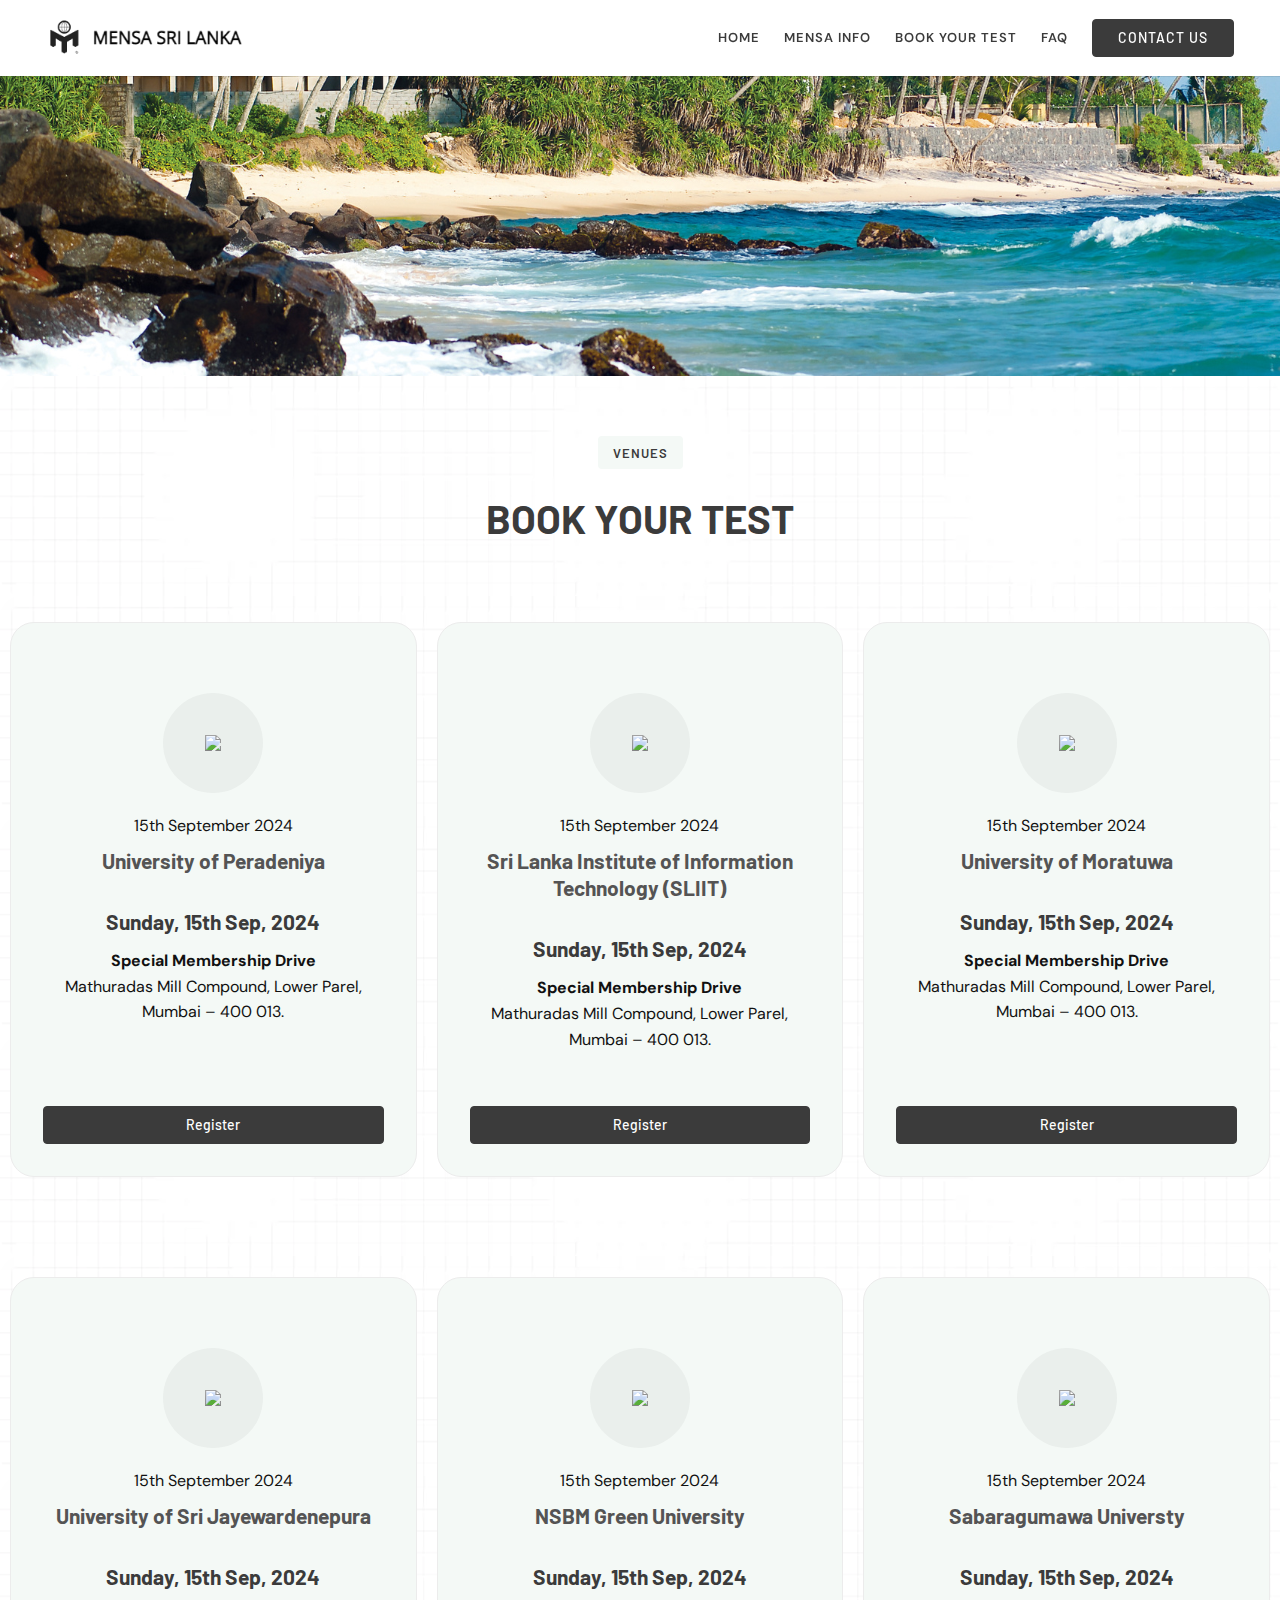
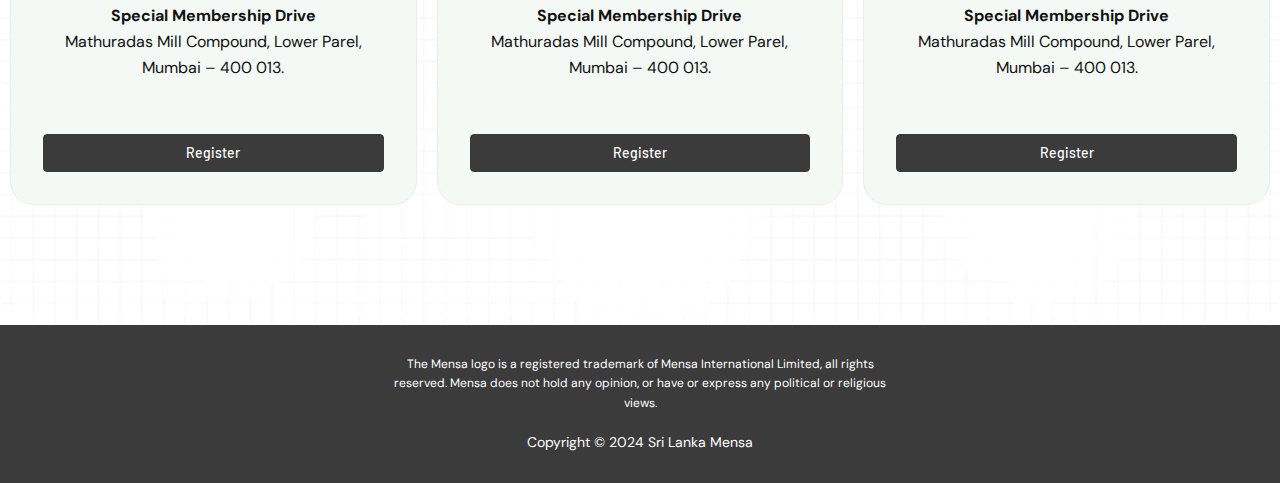
==== commit f1bfef59: "all pages" ====
--- a/book-your-test.html
+++ b/book-your-test.html
@@ -137,7 +137,7 @@
       <!-- main content -->
       <div class="main-wrapper">
          <div class="content-wrapper">
-            <div class="breadcrumb p-5" style="background: url(./images/banner/banner_new6.png);">
+            <div class="breadcrumb p-5" style="background: url(./images/banner/banner_new-1.png);">
                <div class="container">
 
                </div>
@@ -146,8 +146,8 @@
                <div class="container">
                   
                   <div class="section-heading text-center">
-                     <h6 class="sub_heading text-center mx-auto d-inline-flex align-items-center justify-content-center">Mensa </h6>
-                     <h3 class="text-center"> Sri Lanka Test</h3>     
+                     <h6 class="sub_heading text-center mx-auto d-inline-flex align-items-center justify-content-center">venues </h6>
+                     <h3 class="text-center"> Book Your Test</h3>     
                     </div>
 
                     <div class="row section-spacer ">
--- a/css/custom.css
+++ b/css/custom.css
@@ -448,31 +448,20 @@
 
 .banner_heading {
     color: #fff;
-    font-size: 60px;
+    font-size: 32px;
     line-height: 100%;
     font-weight: 700;
 	margin: 24px 0px;
 }
 .slide-content .sub_heading {
-    background: #fff;
-    padding: 4px 20px 4px 8px;
-    font-size: 10px;
-    line-height: 29px;
+    font-size: 60px;
+    line-height: 100%;
     text-transform: uppercase;
     border-radius: 5px;
     letter-spacing: 1.5px;
-    font-weight: 600 !important;
+    font-weight: 700 !important;
     display: inline-flex !important;
     align-items: center;
-}
-.slide-content .sub_heading span {
-    background: #3b3b3b;
-    font-size: 11px;
-    line-height: 25px;
-    padding: 0 6px;
-    text-align: center;
-    margin-right: 14px;
-    border-radius: 4px;
     color: #fff;
 }
 a.btn_bg, .btn_border {
@@ -554,15 +543,14 @@
     color: #3b3b3b;
     position: relative;
 }.latest_nres-item h5 {
-    font-size: 22px;
+    font-size: 18px;
     text-align: left;
     color: #000;
-	position: relative;
-	padding-left: 60px;
-
-	text-align: center;
-}
-.latest_nres-item h5:after{
+    position: relative;
+    text-align: center;
+    font-weight: 500;
+}
+/* .latest_nres-item h5:after{
 	position: absolute;
     top: 14px;
     right: -25px;
@@ -571,7 +559,7 @@
     height: 8px;
     border-radius: 100px;
     background: #3b3b3b;
-}
+} */
 .news_right:after {
     content: "";
     background: linear-gradient(to right, #f5a98e00 24%, #6d26a600);
